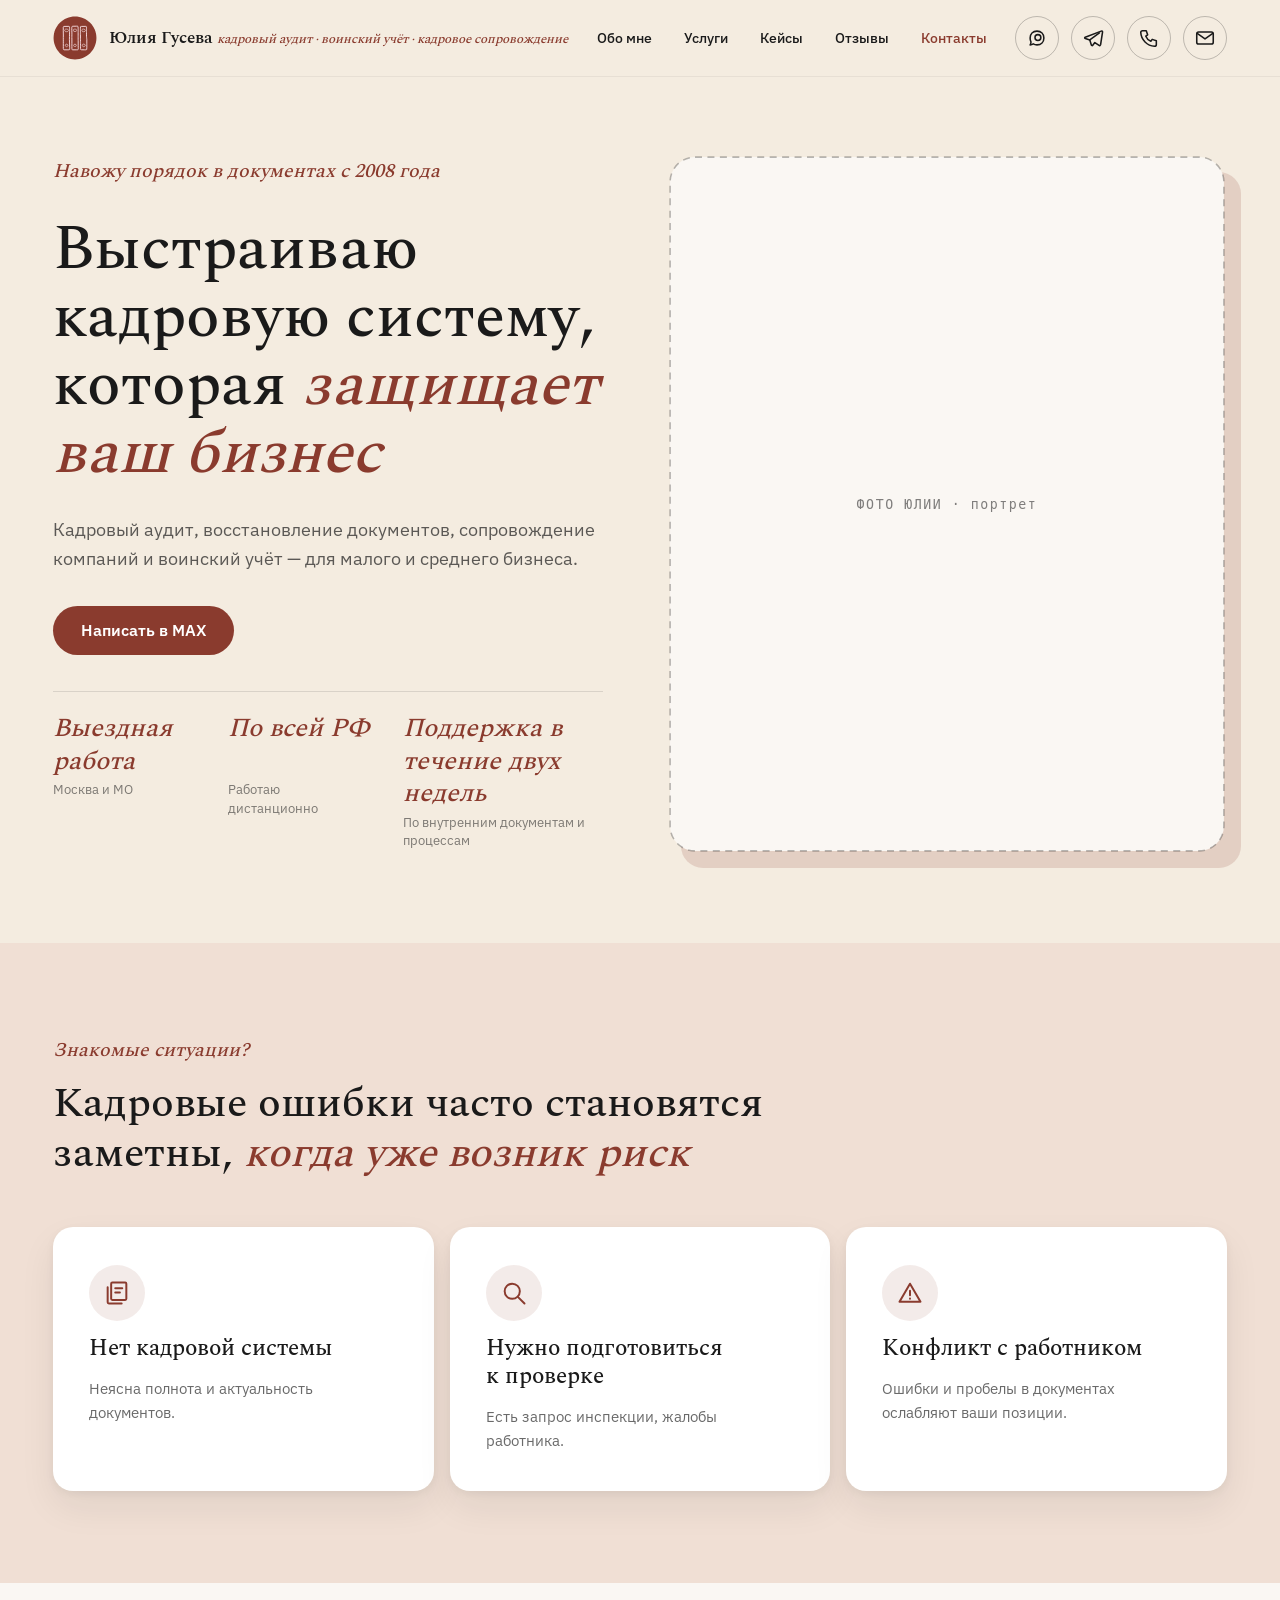
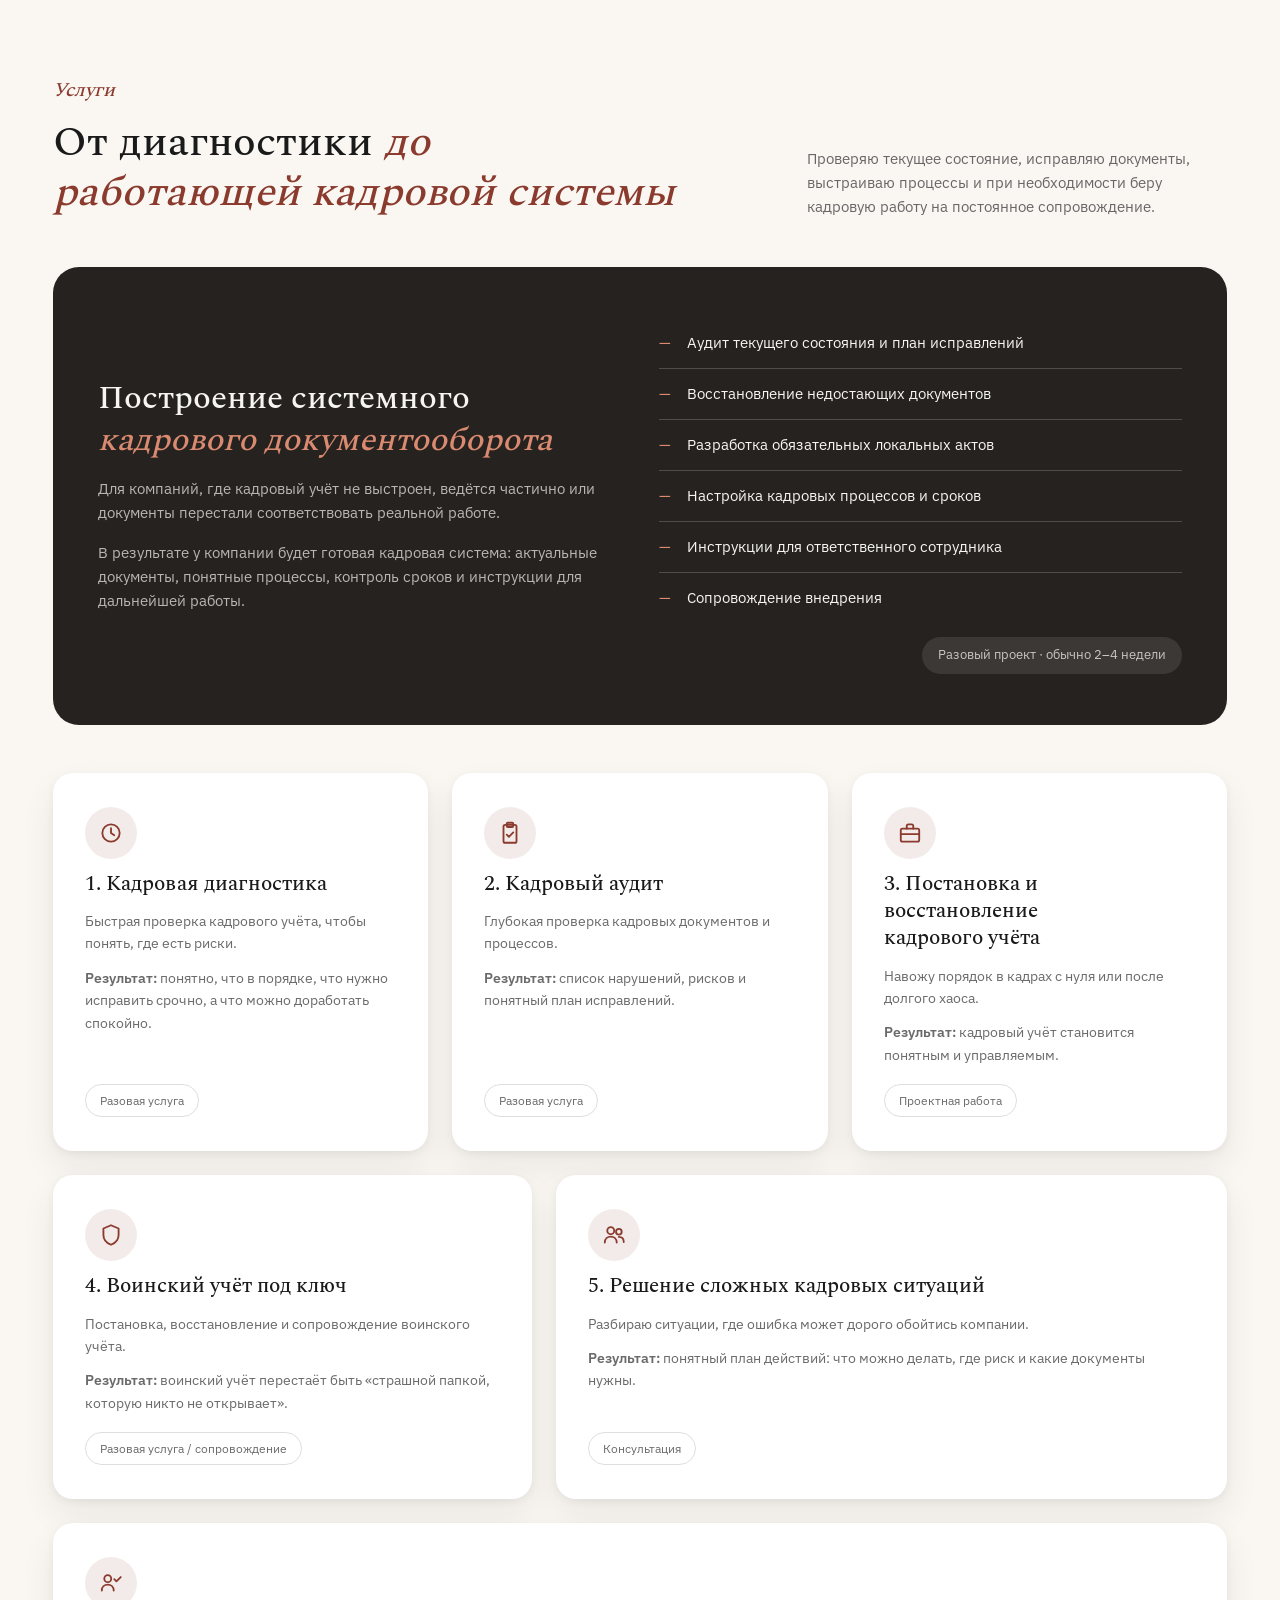
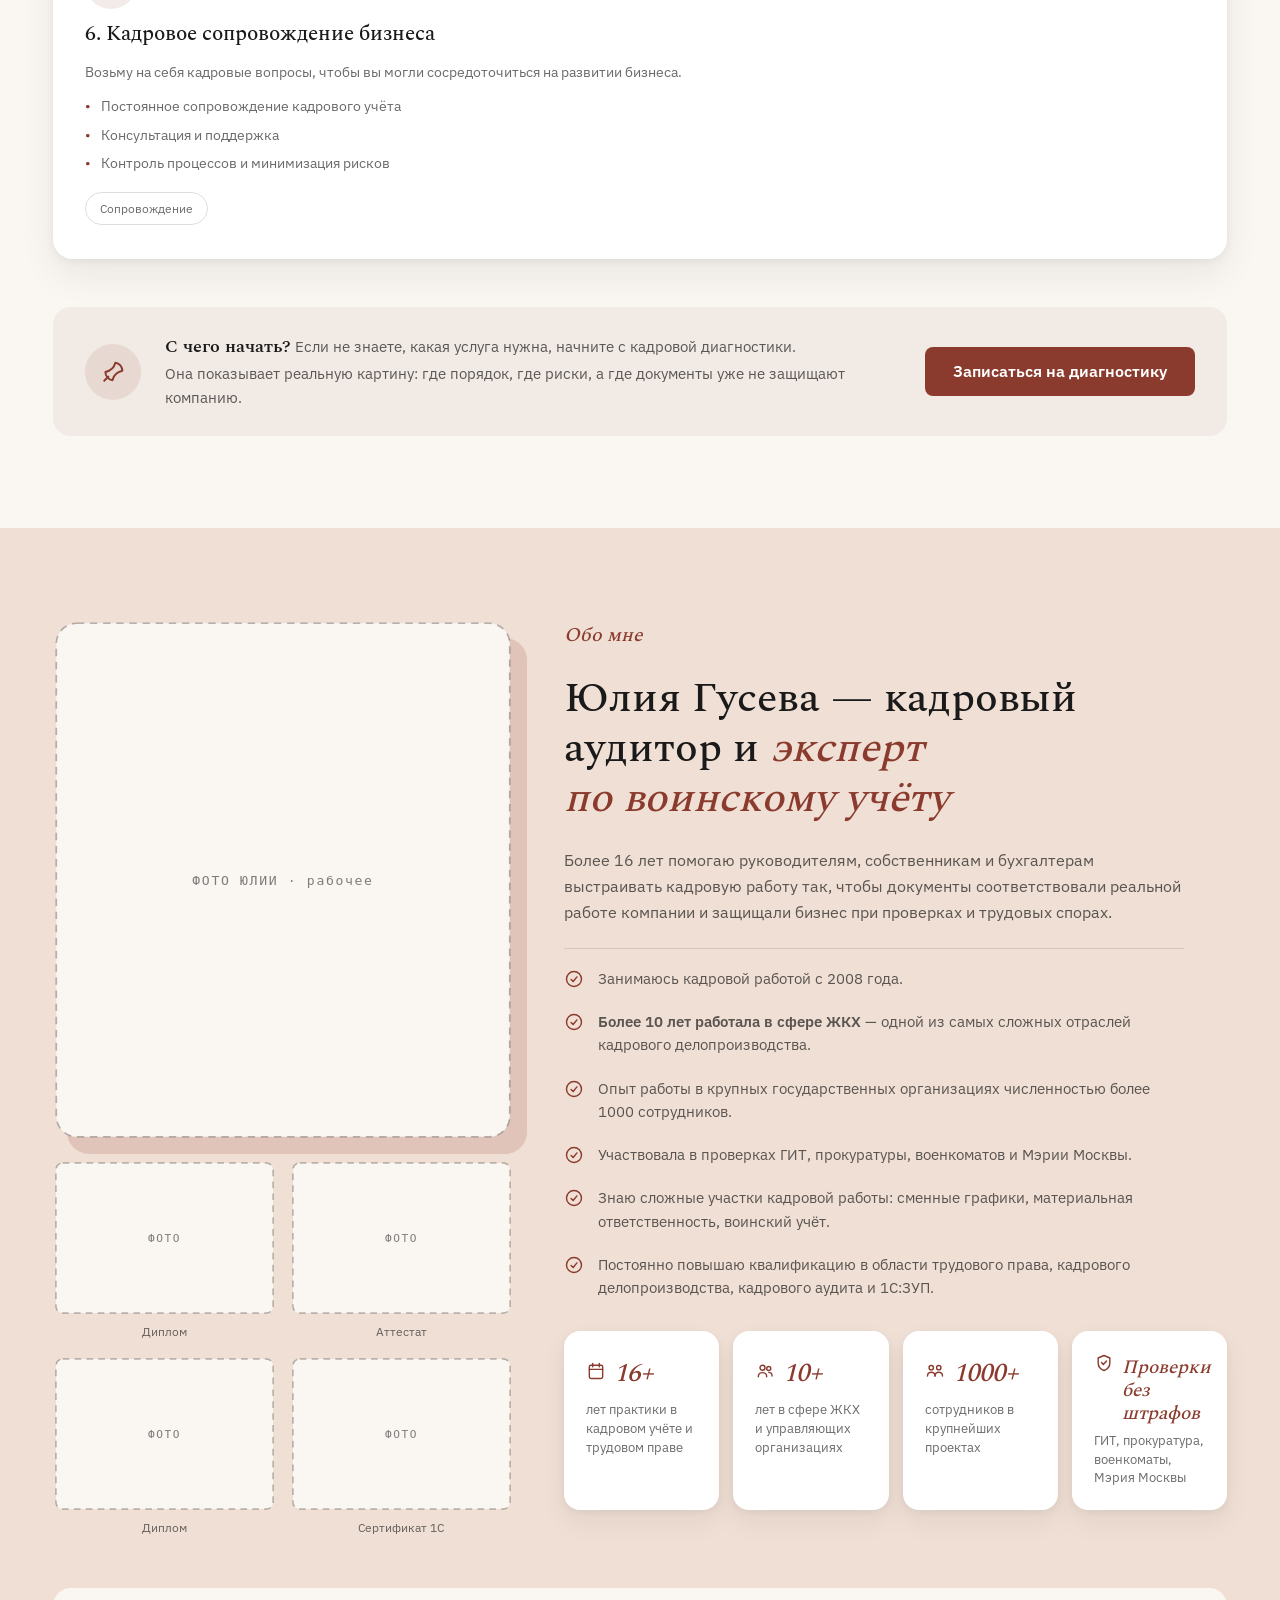
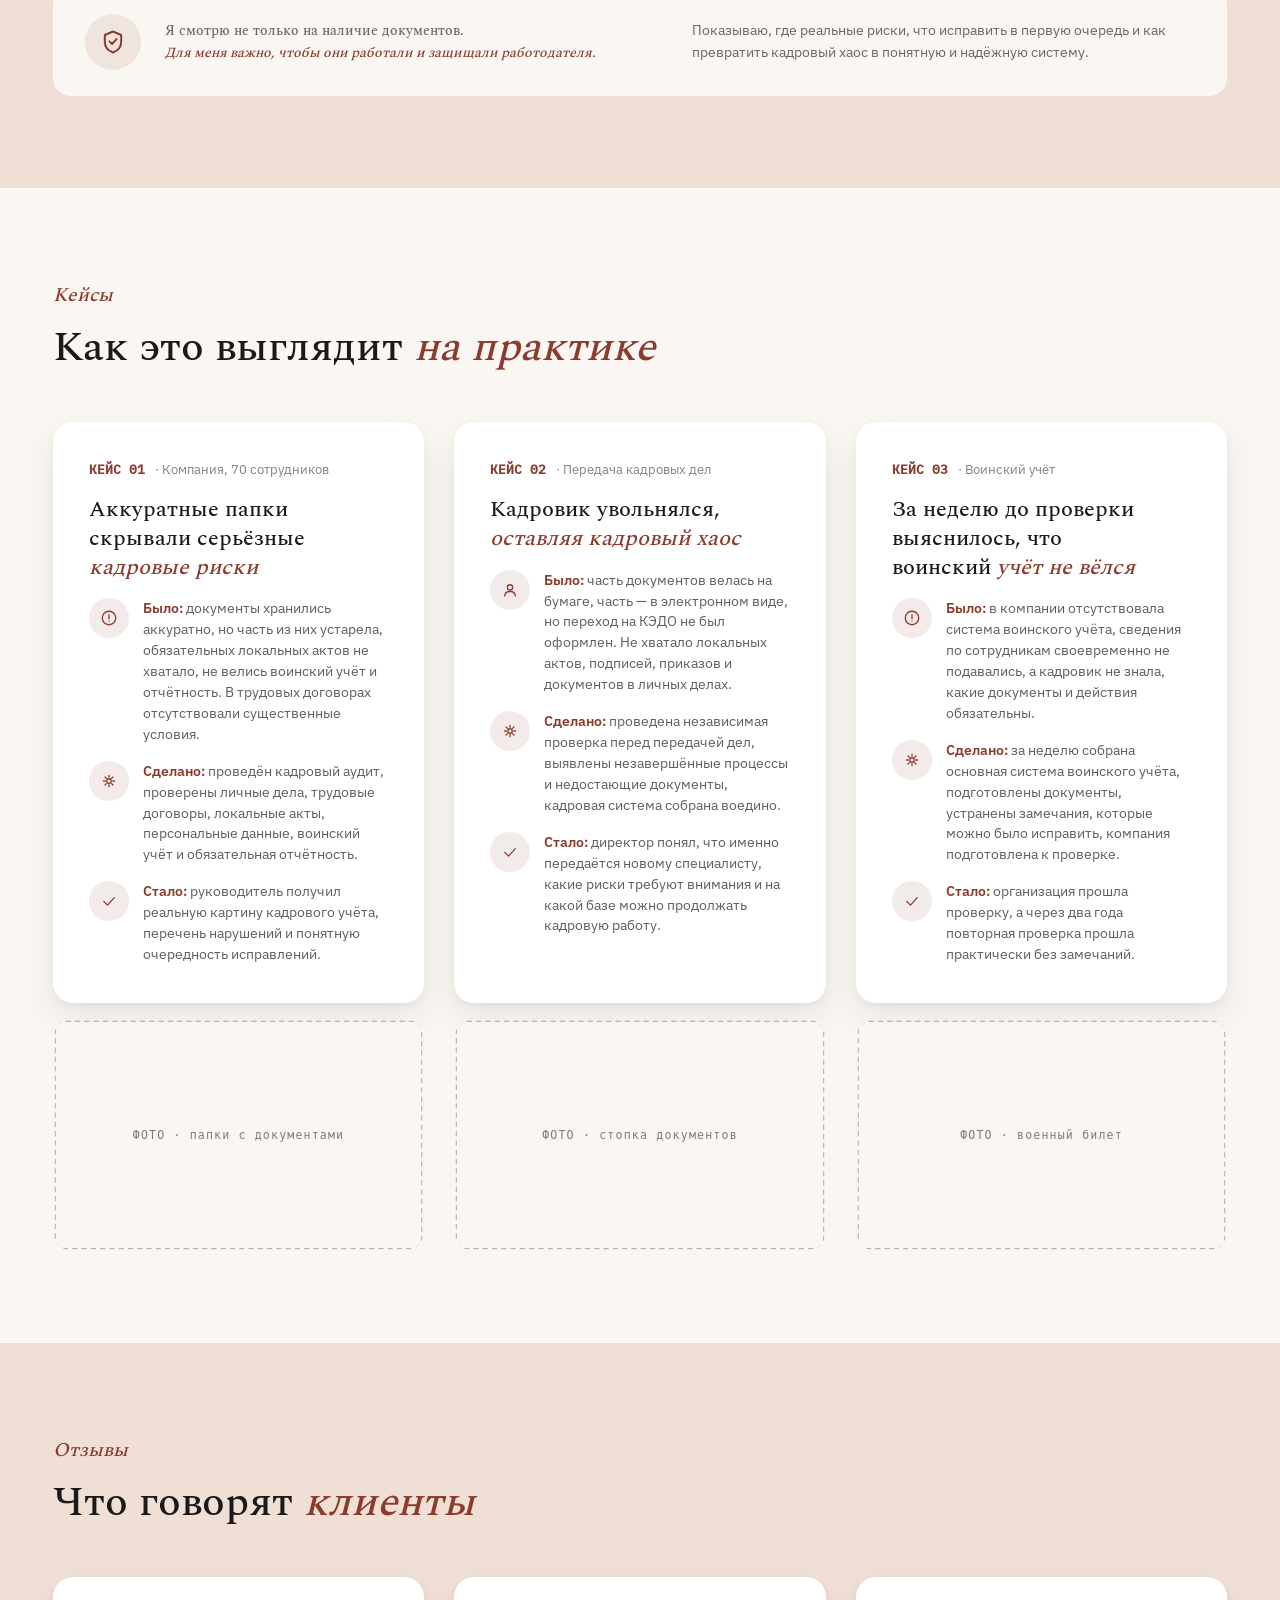
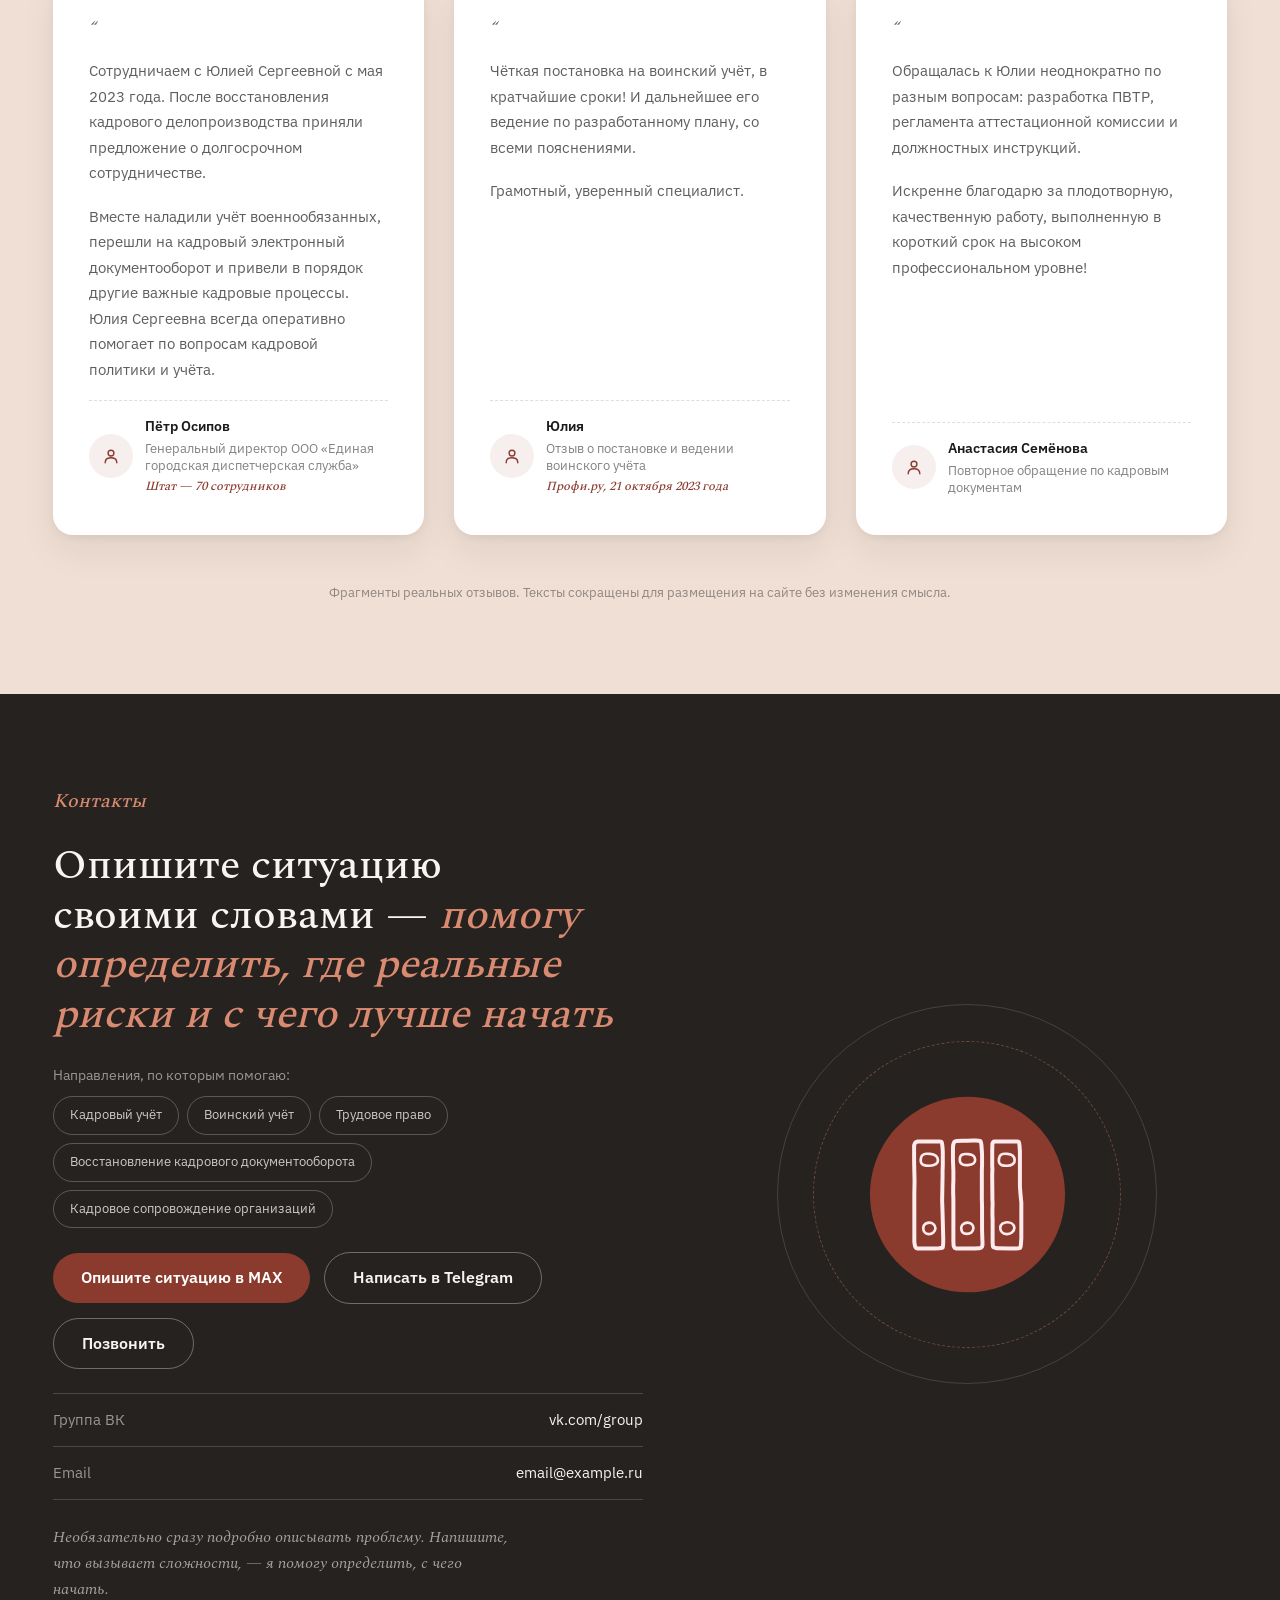
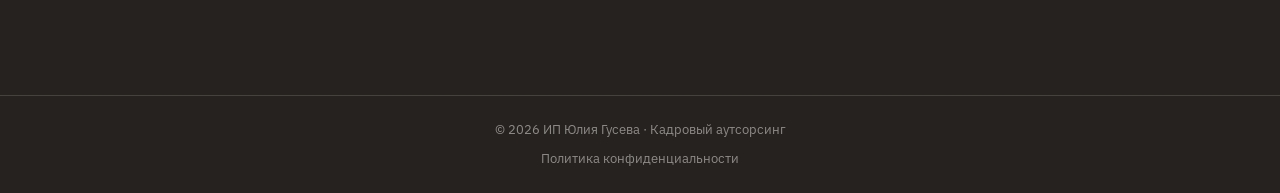
==== index.html @ ed1ecb47 "first commit" ====
<!DOCTYPE html>
<html lang="ru">
<head>
  <meta charset="utf-8">
  <meta name="viewport" content="width=device-width, initial-scale=1">
  <title>Юлия Гусева — кадровый аудит, воинский учёт и кадровое сопровождение</title>
  <meta name="description" content="Юлия Гусева — кадровый аудитор и эксперт по воинскому учёту. Кадровый аудит, восстановление документов, постановка учёта и кадровое сопровождение бизнеса. Более 16 лет практики.">

  <link rel="icon" href="assets/logo/logo.svg" type="image/svg+xml">

  <meta property="og:type" content="website">
  <meta property="og:locale" content="ru_RU">
  <meta property="og:title" content="Юлия Гусева — кадровый аудит, воинский учёт и кадровое сопровождение">
  <meta property="og:description" content="Кадровый аудит, восстановление документов, постановка учёта и кадровое сопровождение бизнеса. Более 16 лет практики.">
  <meta property="og:image" content="assets/logo/logo.svg">

  <link rel="preload" href="assets/fonts/spectral-500-cyrillic.woff2" as="font" type="font/woff2" crossorigin>
  <link rel="preload" href="assets/fonts/ibm-plex-sans-cyrillic.woff2" as="font" type="font/woff2" crossorigin>
  <link rel="stylesheet" href="css/fonts.css">
  <link rel="stylesheet" href="css/variables.css">
  <link rel="stylesheet" href="css/base.css">
  <link rel="stylesheet" href="css/components.css">
  <link rel="stylesheet" href="css/sections.css">
  <link rel="stylesheet" href="css/responsive.css">

  <script type="application/ld+json">
  {
    "@context": "https://schema.org",
    "@type": "ProfessionalService",
    "name": "Юлия Гусева — кадровое сопровождение",
    "description": "Кадровый аудит, воинский учёт, постановка и восстановление кадрового учёта, кадровое сопровождение бизнеса.",
    "areaServed": "RU",
    "founder": {
      "@type": "Person",
      "name": "Юлия Гусева",
      "jobTitle": "Кадровый аудитор, эксперт по воинскому учёту"
    },
    "knowsAbout": [
      "Кадровый учёт",
      "Воинский учёт",
      "Трудовое право",
      "Кадровый аудит",
      "Кадровое сопровождение"
    ]
  }
  </script>

  <script type="module" src="js/main.js"></script>
</head>
<body>
  <a class="skip-link" href="#main">Перейти к основному содержимому</a>

  <header class="site-header">
    <div class="container site-header__inner">
      <a class="brand" href="#top" aria-label="Юлия Гусева — на главную">
        <img class="brand__logo" src="assets/logo/logo.svg" alt="" width="44" height="44">
        <span class="brand__text">
          <span class="brand__name">Юлия Гусева</span>
          <span class="brand__tagline">кадровый аудит · воинский учёт · кадровое сопровождение</span>
        </span>
      </a>

      <button class="nav-toggle" type="button" aria-expanded="false" aria-controls="primary-nav" aria-label="Открыть меню">
        <svg class="nav-toggle__open" viewBox="0 0 24 24" fill="none" stroke="currentColor" stroke-width="2" stroke-linecap="round" aria-hidden="true"><path d="M4 7 H20"></path><path d="M4 12 H20"></path><path d="M4 17 H20"></path></svg>
        <svg class="nav-toggle__close" viewBox="0 0 24 24" fill="none" stroke="currentColor" stroke-width="2" stroke-linecap="round" aria-hidden="true"><path d="M6 6 L18 18"></path><path d="M18 6 L6 18"></path></svg>
      </button>

      <div class="primary-nav" id="primary-nav">
        <nav class="site-nav" aria-label="Основная навигация">
          <a href="#about">Обо мне</a>
          <a href="#services">Услуги</a>
          <a href="#cases">Кейсы</a>
          <a href="#reviews">Отзывы</a>
          <a href="#contacts">Контакты</a>
        </nav>
        <ul class="site-header__social">

          <li><a class="icon-link" href="#contacts" aria-label="Написать в MAX">
            <svg viewBox="0 0 24 24" fill="none" stroke="currentColor" stroke-width="1.7" stroke-linecap="round" stroke-linejoin="round" aria-hidden="true"><path d="M12 4.5 C16.5 4.5 19.5 7.7 19.5 12 C19.5 16.3 16.5 19.5 12 19.5 C10.4 19.5 9 19.1 7.9 18.4 C6.8 19.2 5.6 19.5 4.5 19.5 C5.2 18.5 5.5 17.4 5.4 16.3 C4.8 15.1 4.5 13.6 4.5 12 C4.5 7.7 7.5 4.5 12 4.5 Z"></path><circle cx="13" cy="11.5" r="3.2"></circle></svg>
          </a></li>
          <li><a class="icon-link" href="#contacts" aria-label="Написать в Telegram">
            <svg viewBox="0 0 24 24" fill="none" stroke="currentColor" stroke-width="1.7" stroke-linecap="round" stroke-linejoin="round" aria-hidden="true"><path d="M21 4.5 L3.5 11.2 C2.7 11.5 2.75 12.4 3.6 12.65 L8.5 14.1 L10.2 19.6 C10.45 20.4 11.3 20.5 11.75 19.9 L14 17 L18.6 20.1 C19.3 20.55 20.1 20.15 20.3 19.3 L22.4 5.6 C22.55 4.7 21.8 4.2 21 4.5 Z"></path><path d="M8.5 14.1 L19 6.5"></path></svg>
          </a></li>

          <li><a class="icon-link" href="tel:+79000000000" aria-label="Позвонить">
            <svg viewBox="0 0 24 24" fill="none" stroke="currentColor" stroke-width="1.7" stroke-linecap="round" stroke-linejoin="round" aria-hidden="true"><path d="M5 4 H9 L10.5 8.5 L8.5 10 C9.5 12.5 11.5 14.5 14 15.5 L15.5 13.5 L20 15 V19 C20 20 19 21 18 21 C10 20.5 3.5 14 3 6 C3 5 4 4 5 4 Z"></path></svg>
          </a></li>

          <li><a class="icon-link" href="mailto:email@example.ru" aria-label="Написать на почту">
            <svg viewBox="0 0 24 24" fill="none" stroke="currentColor" stroke-width="1.7" stroke-linecap="round" stroke-linejoin="round" aria-hidden="true"><rect x="3" y="5.5" width="18" height="13" rx="2"></rect><path d="M3.5 7 L12 13 L20.5 7"></path></svg>
          </a></li>
        </ul>
      </div>
    </div>
  </header>

  <main id="main">
    <span id="top"></span>

    <section class="hero" id="hero" aria-labelledby="hero-title">
      <div class="container hero__inner">
        <div class="hero__content">
          <p class="eyebrow">Навожу порядок в документах с 2008 года</p>
          <h1 class="hero__title" id="hero-title">Выстраиваю кадровую систему, которая <em>защищает ваш бизнес</em></h1>
          <p class="hero__lead">Кадровый аудит, восстановление документов, сопровождение компаний и воинский учёт — для малого и среднего бизнеса.</p>
          <a class="btn btn--primary hero__cta" href="#contacts">Написать в MAX</a>
          <ul class="hero__stats">
            <li class="hero-stat">
              <p class="hero-stat__value">Выездная работа</p>
              <p class="hero-stat__label">Москва и МО</p>
            </li>
            <li class="hero-stat">
              <p class="hero-stat__value">По всей РФ</p>
              <p class="hero-stat__label">Работаю дистанционно</p>
            </li>
            <li class="hero-stat">
              <p class="hero-stat__value">Поддержка в течение двух недель</p>
              <p class="hero-stat__label">По внутренним документам и процессам</p>
            </li>
          </ul>
        </div>
        <div class="hero__media">
          <picture class="photo-frame hero__photo">
            <img src="assets/images/placeholders/yulia-hero.svg" alt="Место для портретной фотографии Юлии Гусевой" width="720" height="900" decoding="async">
          </picture>
        </div>
      </div>
    </section>

    <section class="section section--beige" id="pains" aria-labelledby="pains-title">
      <div class="container section__inner">
        <header class="section-head">
          <p class="eyebrow">Знакомые ситуации?</p>
          <h2 id="pains-title">Кадровые ошибки часто становятся заметны, <em>когда уже возник риск</em></h2>
        </header>
        <ul class="pains__grid">
          <li class="card pain-card">
            <span class="icon-circle" aria-hidden="true"><svg viewBox="0 0 24 24" fill="none" stroke="currentColor" stroke-width="1.7" stroke-linecap="round" stroke-linejoin="round"><rect x="7" y="3" width="13" height="15" rx="1"></rect><path d="M4 7 V20 a1 1 0 0 0 1 1 H16"></path><path d="M10.5 8 H16.5"></path><path d="M10.5 11.5 H14.5"></path></svg></span>
            <h3 class="pain-card__title">Нет кадровой системы</h3>
            <p>Неясна полнота и актуальность документов.</p>
          </li>
          <li class="card pain-card">
            <span class="icon-circle" aria-hidden="true"><svg viewBox="0 0 24 24" fill="none" stroke="currentColor" stroke-width="1.7" stroke-linecap="round" stroke-linejoin="round"><circle cx="10.5" cy="10.5" r="6.5"></circle><path d="M15.5 15.5 L21 21"></path></svg></span>
            <h3 class="pain-card__title">Нужно подготовиться к проверке</h3>
            <p>Есть запрос инспекции, жалобы работника.</p>
          </li>
          <li class="card pain-card">
            <span class="icon-circle" aria-hidden="true"><svg viewBox="0 0 24 24" fill="none" stroke="currentColor" stroke-width="1.7" stroke-linecap="round" stroke-linejoin="round"><path d="M12 4 L21 19.5 H3 Z"></path><path d="M12 10 V14"></path><path d="M12 16.8 V16.9"></path></svg></span>
            <h3 class="pain-card__title">Конфликт с работником</h3>
            <p>Ошибки и пробелы в документах ослабляют ваши позиции.</p>
          </li>
        </ul>
      </div>
    </section>

    <section class="section section--surface" id="services" aria-labelledby="services-title">
      <div class="container section__inner">
        <header class="section-head section-head--wide">
          <div class="section-head__main">
            <p class="eyebrow">Услуги</p>
            <h2 id="services-title">От диагностики <em>до работающей кадровой системы</em></h2>
          </div>
          <p class="services__intro">Проверяю текущее состояние, исправляю документы, выстраиваю процессы и при необходимости беру кадровую работу на постоянное сопровождение.</p>
        </header>

        <article class="service-feature">
          <div class="service-feature__body">
            <h3 class="service-feature__title">Построение системного <em>кадрового документооборота</em></h3>
            <p>Для компаний, где кадровый учёт не выстроен, ведётся частично или документы перестали соответствовать реальной работе.</p>
            <p>В результате у компании будет готовая кадровая система: актуальные документы, понятные процессы, контроль сроков и инструкции для дальнейшей работы.</p>
          </div>
          <div>
            <ul class="service-feature__list">
              <li>Аудит текущего состояния и план исправлений</li>
              <li>Восстановление недостающих документов</li>
              <li>Разработка обязательных локальных актов</li>
              <li>Настройка кадровых процессов и сроков</li>
              <li>Инструкции для ответственного сотрудника</li>
              <li>Сопровождение внедрения</li>
            </ul>
            <p class="service-feature__meta"><span class="pill pill--soft">Разовый проект · обычно 2–4 недели</span></p>
          </div>
        </article>

        <div class="services__grid">
          <div class="services__row services__row--3">
            <article class="card service-card">
              <span class="icon-circle icon-circle--sm" aria-hidden="true"><svg viewBox="0 0 24 24" fill="none" stroke="currentColor" stroke-width="1.7" stroke-linecap="round" stroke-linejoin="round"><circle cx="12" cy="12" r="8"></circle><path d="M12 7.5 V12 L15 14"></path></svg></span>
              <h3 class="service-card__title">1. Кадровая диагностика</h3>
              <p>Быстрая проверка кадрового учёта, чтобы понять, где есть риски.</p>
              <p><strong>Результат:</strong> понятно, что в порядке, что нужно исправить срочно, а что можно доработать спокойно.</p>
              <p class="service-card__tag"><span class="pill">Разовая услуга</span></p>
            </article>
            <article class="card service-card">
              <span class="icon-circle icon-circle--sm" aria-hidden="true"><svg viewBox="0 0 24 24" fill="none" stroke="currentColor" stroke-width="1.7" stroke-linecap="round" stroke-linejoin="round"><rect x="6" y="4.5" width="12" height="16.5" rx="1.5"></rect><rect x="9" y="2.5" width="6" height="4" rx="1"></rect><path d="M9 13.5 L11 15.5 L15 11.5"></path></svg></span>
              <h3 class="service-card__title">2. Кадровый аудит</h3>
              <p>Глубокая проверка кадровых документов и процессов.</p>
              <p><strong>Результат:</strong> список нарушений, рисков и понятный план исправлений.</p>
              <p class="service-card__tag"><span class="pill">Разовая услуга</span></p>
            </article>
            <article class="card service-card">
              <span class="icon-circle icon-circle--sm" aria-hidden="true"><svg viewBox="0 0 24 24" fill="none" stroke="currentColor" stroke-width="1.7" stroke-linecap="round" stroke-linejoin="round"><rect x="3.5" y="8" width="17" height="12" rx="1.5"></rect><path d="M9 8 V5.5 a1.5 1.5 0 0 1 1.5 -1.5 H13.5 a1.5 1.5 0 0 1 1.5 1.5 V8"></path><path d="M3.5 13 H20.5"></path></svg></span>
              <h3 class="service-card__title">3. Постановка и восстановление кадрового учёта</h3>
              <p>Навожу порядок в кадрах с нуля или после долгого хаоса.</p>
              <p><strong>Результат:</strong> кадровый учёт становится понятным и управляемым.</p>
              <p class="service-card__tag"><span class="pill">Проектная работа</span></p>
            </article>
          </div>

          <div class="services__row services__row--2">
            <article class="card service-card">
              <span class="icon-circle icon-circle--sm" aria-hidden="true"><svg viewBox="0 0 24 24" fill="none" stroke="currentColor" stroke-width="1.7" stroke-linecap="round" stroke-linejoin="round"><path d="M12 3 L19 6 V12 C19 16.5 16 19.5 12 21 C8 19.5 5 16.5 5 12 V6 Z"></path></svg></span>
              <h3 class="service-card__title">4. Воинский учёт под ключ</h3>
              <p>Постановка, восстановление и сопровождение воинского учёта.</p>
              <p><strong>Результат:</strong> воинский учёт перестаёт быть «страшной папкой, которую никто не открывает».</p>
              <p class="service-card__tag"><span class="pill">Разовая услуга / сопровождение</span></p>
            </article>
            <article class="card service-card">
              <span class="icon-circle icon-circle--sm" aria-hidden="true"><svg viewBox="0 0 24 24" fill="none" stroke="currentColor" stroke-width="1.7" stroke-linecap="round" stroke-linejoin="round"><circle cx="9" cy="8" r="3.2"></circle><path d="M3.5 19 C3.5 15.5 6 13.5 9 13.5 C12 13.5 14.5 15.5 14.5 19"></path><circle cx="16.5" cy="9" r="2.6"></circle><path d="M16.5 13.8 C19 13.8 21 15.5 21 18.5"></path></svg></span>
              <h3 class="service-card__title">5. Решение сложных кадровых ситуаций</h3>
              <p>Разбираю ситуации, где ошибка может дорого обойтись компании.</p>
              <p><strong>Результат:</strong> понятный план действий: что можно делать, где риск и какие документы нужны.</p>
              <p class="service-card__tag"><span class="pill">Консультация</span></p>
            </article>
          </div>

          <div class="services__row services__row--1">
            <article class="card service-card">
              <span class="icon-circle icon-circle--sm" aria-hidden="true"><svg viewBox="0 0 24 24" fill="none" stroke="currentColor" stroke-width="1.7" stroke-linecap="round" stroke-linejoin="round"><circle cx="9" cy="8" r="3.2"></circle><path d="M3.5 19 C3.5 15.5 6 13.5 9 13.5 C12 13.5 14.5 15.5 14.5 19"></path><path d="M15 8.5 L17 10.5 L21 6.5"></path></svg></span>
              <h3 class="service-card__title">6. Кадровое сопровождение бизнеса</h3>
              <p>Возьму на себя кадровые вопросы, чтобы вы могли сосредоточиться на развитии бизнеса.</p>
              <ul class="service-card__list">
                <li>Постоянное сопровождение кадрового учёта</li>
                <li>Консультация и поддержка</li>
                <li>Контроль процессов и минимизация рисков</li>
              </ul>
              <p class="service-card__tag"><span class="pill">Сопровождение</span></p>
            </article>
          </div>
        </div>

        <div class="services__hint">
          <span class="icon-circle" aria-hidden="true"><svg viewBox="0 0 24 24" fill="none" stroke="currentColor" stroke-width="1.7" stroke-linecap="round" stroke-linejoin="round"><path d="M14 4 C17.5 4.5 20 7.5 20 11 C16 12 12.5 15 11.5 19 C8 18.5 5.5 15.5 5.5 12 C9.5 11 13 8 14 4 Z"></path><path d="M8 16 L4.5 19.5"></path></svg></span>
          <div class="services__hint-text">
            <p><strong>С чего начать?</strong> Если не знаете, какая услуга нужна, начните с кадровой диагностики.</p>
            <p>Она показывает реальную картину: где порядок, где риски, а где документы уже не защищают компанию.</p>
          </div>
          <a class="btn btn--primary btn--square" href="#contacts">Записаться на диагностику</a>
        </div>
      </div>
    </section>

    <section class="section section--beige" id="about" aria-labelledby="about-title">
      <div class="container about__inner">
        <div class="about__media">
          <picture class="photo-frame about__photo">
            <img src="assets/images/placeholders/yulia-about.svg" alt="Место для рабочей фотографии Юлии Гусевой" width="560" height="633" loading="lazy" decoding="async">
          </picture>
          <ul class="about__certs">
            <li><figure class="cert"><img src="assets/images/certificates/certificate-01.svg" alt="Место для скана диплома" width="300" height="210" loading="lazy"><figcaption>Диплом</figcaption></figure></li>
            <li><figure class="cert"><img src="assets/images/certificates/certificate-02.svg" alt="Место для скана аттестата" width="300" height="210" loading="lazy"><figcaption>Аттестат</figcaption></figure></li>
            <li><figure class="cert"><img src="assets/images/certificates/certificate-03.svg" alt="Место для скана диплома" width="300" height="210" loading="lazy"><figcaption>Диплом</figcaption></figure></li>
            <li><figure class="cert"><img src="assets/images/certificates/certificate-04.svg" alt="Место для скана сертификата 1С" width="300" height="210" loading="lazy"><figcaption>Сертификат 1С</figcaption></figure></li>
          </ul>
        </div>
        <div class="about__content">
          <p class="eyebrow">Обо мне</p>
          <h2 id="about-title">Юлия Гусева — кадровый аудитор и <em>эксперт по воинскому учёту</em></h2>
          <p class="about__lead">Более 16 лет помогаю руководителям, собственникам и бухгалтерам выстраивать кадровую работу так, чтобы документы соответствовали реальной работе компании и защищали бизнес при проверках и трудовых спорах.</p>
          <ul class="about__facts">
            <li><svg viewBox="0 0 24 24" fill="none" stroke="currentColor" stroke-width="1.7" stroke-linecap="round" stroke-linejoin="round" aria-hidden="true"><circle cx="12" cy="12" r="9"></circle><path d="M8.5 12.5 L11 15 L15.5 9.5"></path></svg><span>Занимаюсь кадровой работой с 2008 года.</span></li>
            <li><svg viewBox="0 0 24 24" fill="none" stroke="currentColor" stroke-width="1.7" stroke-linecap="round" stroke-linejoin="round" aria-hidden="true"><circle cx="12" cy="12" r="9"></circle><path d="M8.5 12.5 L11 15 L15.5 9.5"></path></svg><span><strong>Более 10 лет работала в сфере ЖКХ</strong> — одной из самых сложных отраслей кадрового делопроизводства.</span></li>
            <li><svg viewBox="0 0 24 24" fill="none" stroke="currentColor" stroke-width="1.7" stroke-linecap="round" stroke-linejoin="round" aria-hidden="true"><circle cx="12" cy="12" r="9"></circle><path d="M8.5 12.5 L11 15 L15.5 9.5"></path></svg><span>Опыт работы в крупных государственных организациях численностью более 1000 сотрудников.</span></li>
            <li><svg viewBox="0 0 24 24" fill="none" stroke="currentColor" stroke-width="1.7" stroke-linecap="round" stroke-linejoin="round" aria-hidden="true"><circle cx="12" cy="12" r="9"></circle><path d="M8.5 12.5 L11 15 L15.5 9.5"></path></svg><span>Участвовала в проверках ГИТ, прокуратуры, военкоматов и Мэрии Москвы.</span></li>
            <li><svg viewBox="0 0 24 24" fill="none" stroke="currentColor" stroke-width="1.7" stroke-linecap="round" stroke-linejoin="round" aria-hidden="true"><circle cx="12" cy="12" r="9"></circle><path d="M8.5 12.5 L11 15 L15.5 9.5"></path></svg><span>Знаю сложные участки кадровой работы: сменные графики, материальная ответственность, воинский учёт.</span></li>
            <li><svg viewBox="0 0 24 24" fill="none" stroke="currentColor" stroke-width="1.7" stroke-linecap="round" stroke-linejoin="round" aria-hidden="true"><circle cx="12" cy="12" r="9"></circle><path d="M8.5 12.5 L11 15 L15.5 9.5"></path></svg><span>Постоянно повышаю квалификацию в области трудового права, кадрового делопроизводства, кадрового аудита и 1С:ЗУП.</span></li>
          </ul>
          <ul class="about__stats">
            <li class="stat-card">
              <span class="stat-card__head"><svg viewBox="0 0 24 24" fill="none" stroke="currentColor" stroke-width="1.7" stroke-linecap="round" stroke-linejoin="round" aria-hidden="true"><rect x="4" y="5" width="16" height="16" rx="2"></rect><path d="M4 10 H20"></path><path d="M8 3 V7"></path><path d="M16 3 V7"></path></svg><span class="stat-card__value">16+</span></span>
              <p>лет практики в кадровом учёте и трудовом праве</p>
            </li>
            <li class="stat-card">
              <span class="stat-card__head"><svg viewBox="0 0 24 24" fill="none" stroke="currentColor" stroke-width="1.7" stroke-linecap="round" stroke-linejoin="round" aria-hidden="true"><circle cx="9" cy="8" r="3"></circle><path d="M4 19 C4 15.7 6.2 14 9 14 C11.8 14 14 15.7 14 19"></path><circle cx="16.5" cy="9" r="2.4"></circle><path d="M16.5 13.6 C19 13.6 20.5 15.2 20.5 18"></path></svg><span class="stat-card__value">10+</span></span>
              <p>лет в сфере ЖКХ и управляющих организациях</p>
            </li>
            <li class="stat-card">
              <span class="stat-card__head"><svg viewBox="0 0 24 24" fill="none" stroke="currentColor" stroke-width="1.7" stroke-linecap="round" stroke-linejoin="round" aria-hidden="true"><circle cx="7.5" cy="8" r="2.6"></circle><circle cx="16.5" cy="8" r="2.6"></circle><path d="M3 18 C3 15 5 13.4 7.5 13.4 C10 13.4 12 15 12 18"></path><path d="M12 18 C12 15 14 13.4 16.5 13.4 C19 13.4 21 15 21 18"></path></svg><span class="stat-card__value">1000+</span></span>
              <p>сотрудников в крупнейших проектах</p>
            </li>
            <li class="stat-card">
              <span class="stat-card__head"><svg viewBox="0 0 24 24" fill="none" stroke="currentColor" stroke-width="1.7" stroke-linecap="round" stroke-linejoin="round" aria-hidden="true"><path d="M12 3 L19 6 V12 C19 16.5 16 19.5 12 21 C8 19.5 5 16.5 5 12 V6 Z"></path><path d="M9 11.5 L11.2 13.7 L15 9.5"></path></svg><span class="stat-card__value stat-card__value--sm">Проверки без штрафов</span></span>
              <p>ГИТ, прокуратура, военкоматы, Мэрия Москвы</p>
            </li>
          </ul>
        </div>
        <div class="about__quote">
          <span class="icon-circle" aria-hidden="true"><svg viewBox="0 0 24 24" fill="none" stroke="currentColor" stroke-width="1.7" stroke-linecap="round" stroke-linejoin="round"><path d="M12 3 L19 6 V12 C19 16.5 16 19.5 12 21 C8 19.5 5 16.5 5 12 V6 Z"></path><path d="M9 11.5 L11.2 13.7 L15 9.5"></path></svg></span>
          <p class="about__quote-lead">Я смотрю не только на наличие документов. <em>Для меня важно, чтобы они работали и защищали работодателя.</em></p>
          <p>Показываю, где реальные риски, что исправить в первую очередь и как превратить кадровый хаос в понятную и надёжную систему.</p>
        </div>
      </div>
    </section>

    <section class="section section--surface" id="cases" aria-labelledby="cases-title">
      <div class="container section__inner">
        <header class="section-head">
          <p class="eyebrow">Кейсы</p>
          <h2 id="cases-title">Как это выглядит <em>на практике</em></h2>
        </header>
        <ul class="cases__grid">
          <li class="case">
            <article class="card case-card">
              <p class="case-card__label"><span class="case-card__num">КЕЙС 01</span><span class="case-card__ctx">· Компания, 70 сотрудников</span></p>
              <h3 class="case-card__title">Аккуратные папки скрывали серьёзные <em>кадровые риски</em></h3>
              <div class="case-row"><span class="icon-circle icon-circle--xs" aria-hidden="true"><svg viewBox="0 0 24 24" fill="none" stroke="currentColor" stroke-width="1.7" stroke-linecap="round"><circle cx="12" cy="12" r="9"></circle><path d="M12 7.5 V13"></path><path d="M12 16.2 V16.3"></path></svg></span><p class="case-row__text"><strong>Было:</strong> документы хранились аккуратно, но часть из них устарела, обязательных локальных актов не хватало, не велись воинский учёт и отчётность. В трудовых договорах отсутствовали существенные условия.</p></div>
              <div class="case-row"><span class="icon-circle icon-circle--xs" aria-hidden="true"><svg viewBox="0 0 24 24" fill="none" stroke="currentColor" stroke-width="1.7" stroke-linecap="round" stroke-linejoin="round"><circle cx="12" cy="12" r="3"></circle><path d="M12 4.5 V7"></path><path d="M12 17 V19.5"></path><path d="M4.5 12 H7"></path><path d="M17 12 H19.5"></path><path d="M6.7 6.7 L8.5 8.5"></path><path d="M15.5 15.5 L17.3 17.3"></path><path d="M17.3 6.7 L15.5 8.5"></path><path d="M8.5 15.5 L6.7 17.3"></path></svg></span><p class="case-row__text"><strong>Сделано:</strong> проведён кадровый аудит, проверены личные дела, трудовые договоры, локальные акты, персональные данные, воинский учёт и обязательная отчётность.</p></div>
              <div class="case-row"><span class="icon-circle icon-circle--xs" aria-hidden="true"><svg viewBox="0 0 24 24" fill="none" stroke="currentColor" stroke-width="1.7" stroke-linecap="round" stroke-linejoin="round"><path d="M5 12.5 L10 17.5 L19 7.5"></path></svg></span><p class="case-row__text"><strong>Стало:</strong> руководитель получил реальную картину кадрового учёта, перечень нарушений и понятную очередность исправлений.</p></div>
            </article>
            <picture class="case__photo"><img src="assets/images/placeholders/case-documents.svg" alt="Место для фотографии: папки с документами" width="640" height="400" loading="lazy"></picture>
          </li>
          <li class="case">
            <article class="card case-card">
              <p class="case-card__label"><span class="case-card__num">КЕЙС 02</span><span class="case-card__ctx">· Передача кадровых дел</span></p>
              <h3 class="case-card__title">Кадровик увольнялся, <em>оставляя кадровый хаос</em></h3>
              <div class="case-row"><span class="icon-circle icon-circle--xs" aria-hidden="true"><svg viewBox="0 0 24 24" fill="none" stroke="currentColor" stroke-width="1.7" stroke-linecap="round" stroke-linejoin="round"><circle cx="12" cy="8.5" r="3.5"></circle><path d="M5 20 C5 16 8 14 12 14 C16 14 19 16 19 20"></path></svg></span><p class="case-row__text"><strong>Было:</strong> часть документов велась на бумаге, часть — в электронном виде, но переход на КЭДО не был оформлен. Не хватало локальных актов, подписей, приказов и документов в личных делах.</p></div>
              <div class="case-row"><span class="icon-circle icon-circle--xs" aria-hidden="true"><svg viewBox="0 0 24 24" fill="none" stroke="currentColor" stroke-width="1.7" stroke-linecap="round" stroke-linejoin="round"><circle cx="12" cy="12" r="3"></circle><path d="M12 4.5 V7"></path><path d="M12 17 V19.5"></path><path d="M4.5 12 H7"></path><path d="M17 12 H19.5"></path><path d="M6.7 6.7 L8.5 8.5"></path><path d="M15.5 15.5 L17.3 17.3"></path><path d="M17.3 6.7 L15.5 8.5"></path><path d="M8.5 15.5 L6.7 17.3"></path></svg></span><p class="case-row__text"><strong>Сделано:</strong> проведена независимая проверка перед передачей дел, выявлены незавершённые процессы и недостающие документы, кадровая система собрана воедино.</p></div>
              <div class="case-row"><span class="icon-circle icon-circle--xs" aria-hidden="true"><svg viewBox="0 0 24 24" fill="none" stroke="currentColor" stroke-width="1.7" stroke-linecap="round" stroke-linejoin="round"><path d="M5 12.5 L10 17.5 L19 7.5"></path></svg></span><p class="case-row__text"><strong>Стало:</strong> директор понял, что именно передаётся новому специалисту, какие риски требуют внимания и на какой базе можно продолжать кадровую работу.</p></div>
            </article>
            <picture class="case__photo"><img src="assets/images/placeholders/case-stack.svg" alt="Место для фотографии: стопка документов" width="640" height="400" loading="lazy"></picture>
          </li>
          <li class="case">
            <article class="card case-card">
              <p class="case-card__label"><span class="case-card__num">КЕЙС 03</span><span class="case-card__ctx">· Воинский учёт</span></p>
              <h3 class="case-card__title">За неделю до проверки выяснилось, что воинский <em>учёт не вёлся</em></h3>
              <div class="case-row"><span class="icon-circle icon-circle--xs" aria-hidden="true"><svg viewBox="0 0 24 24" fill="none" stroke="currentColor" stroke-width="1.7" stroke-linecap="round"><circle cx="12" cy="12" r="9"></circle><path d="M12 7.5 V13"></path><path d="M12 16.2 V16.3"></path></svg></span><p class="case-row__text"><strong>Было:</strong> в компании отсутствовала система воинского учёта, сведения по сотрудникам своевременно не подавались, а кадровик не знала, какие документы и действия обязательны.</p></div>
              <div class="case-row"><span class="icon-circle icon-circle--xs" aria-hidden="true"><svg viewBox="0 0 24 24" fill="none" stroke="currentColor" stroke-width="1.7" stroke-linecap="round" stroke-linejoin="round"><circle cx="12" cy="12" r="3"></circle><path d="M12 4.5 V7"></path><path d="M12 17 V19.5"></path><path d="M4.5 12 H7"></path><path d="M17 12 H19.5"></path><path d="M6.7 6.7 L8.5 8.5"></path><path d="M15.5 15.5 L17.3 17.3"></path><path d="M17.3 6.7 L15.5 8.5"></path><path d="M8.5 15.5 L6.7 17.3"></path></svg></span><p class="case-row__text"><strong>Сделано:</strong> за неделю собрана основная система воинского учёта, подготовлены документы, устранены замечания, которые можно было исправить, компания подготовлена к проверке.</p></div>
              <div class="case-row"><span class="icon-circle icon-circle--xs" aria-hidden="true"><svg viewBox="0 0 24 24" fill="none" stroke="currentColor" stroke-width="1.7" stroke-linecap="round" stroke-linejoin="round"><path d="M5 12.5 L10 17.5 L19 7.5"></path></svg></span><p class="case-row__text"><strong>Стало:</strong> организация прошла проверку, а через два года повторная проверка прошла практически без замечаний.</p></div>
            </article>
            <picture class="case__photo"><img src="assets/images/placeholders/case-military.svg" alt="Место для фотографии: военный билет" width="640" height="400" loading="lazy"></picture>
          </li>
        </ul>
      </div>
    </section>

    <section class="section section--beige" id="reviews" aria-labelledby="reviews-title">
      <div class="container section__inner">
        <header class="section-head">
          <p class="eyebrow">Отзывы</p>
          <h2 id="reviews-title">Что говорят <em>клиенты</em></h2>
        </header>
        <ul class="reviews__grid">
          <li><article class="card review-card">
            <p class="review-card__mark" aria-hidden="true">“</p>
            <p>Сотрудничаем с Юлией Сергеевной с мая 2023 года. После восстановления кадрового делопроизводства приняли предложение о долгосрочном сотрудничестве.</p>
            <p>Вместе наладили учёт военнообязанных, перешли на кадровый электронный документооборот и привели в порядок другие важные кадровые процессы. Юлия Сергеевна всегда оперативно помогает по вопросам кадровой политики и учёта.</p>
            <footer class="review-card__author">
              <span class="review-card__avatar" aria-hidden="true"><svg viewBox="0 0 24 24" fill="none" stroke="currentColor" stroke-width="1.7" stroke-linecap="round" stroke-linejoin="round"><circle cx="12" cy="8.5" r="3.5"></circle><path d="M5 20 C5 16 8 14 12 14 C16 14 19 16 19 20"></path></svg></span>
              <span class="review-card__meta">
                <span class="review-card__name">Пётр Осипов</span>
                <span class="review-card__role">Генеральный директор ООО «Единая городская диспетчерская служба»</span>
                <span class="review-card__source">Штат — 70 сотрудников</span>
              </span>
            </footer>
          </article></li>
          <li><article class="card review-card">
            <p class="review-card__mark" aria-hidden="true">“</p>
            <p>Чёткая постановка на воинский учёт, в кратчайшие сроки! И дальнейшее его ведение по разработанному плану, со всеми пояснениями.</p>
            <p>Грамотный, уверенный специалист.</p>
            <footer class="review-card__author">
              <span class="review-card__avatar" aria-hidden="true"><svg viewBox="0 0 24 24" fill="none" stroke="currentColor" stroke-width="1.7" stroke-linecap="round" stroke-linejoin="round"><circle cx="12" cy="8.5" r="3.5"></circle><path d="M5 20 C5 16 8 14 12 14 C16 14 19 16 19 20"></path></svg></span>
              <span class="review-card__meta">
                <span class="review-card__name">Юлия</span>
                <span class="review-card__role">Отзыв о постановке и ведении воинского учёта</span>
                <span class="review-card__source">Профи.ру, 21 октября 2023 года</span>
              </span>
            </footer>
          </article></li>
          <li><article class="card review-card">
            <p class="review-card__mark" aria-hidden="true">“</p>
            <p>Обращалась к Юлии неоднократно по разным вопросам: разработка ПВТР, регламента аттестационной комиссии и должностных инструкций.</p>
            <p>Искренне благодарю за плодотворную, качественную работу, выполненную в короткий срок на высоком профессиональном уровне!</p>
            <footer class="review-card__author">
              <span class="review-card__avatar" aria-hidden="true"><svg viewBox="0 0 24 24" fill="none" stroke="currentColor" stroke-width="1.7" stroke-linecap="round" stroke-linejoin="round"><circle cx="12" cy="8.5" r="3.5"></circle><path d="M5 20 C5 16 8 14 12 14 C16 14 19 16 19 20"></path></svg></span>
              <span class="review-card__meta">
                <span class="review-card__name">Анастасия Семёнова</span>
                <span class="review-card__role">Повторное обращение по кадровым документам</span>
              </span>
            </footer>
          </article></li>
        </ul>
        <p class="reviews__note">Фрагменты реальных отзывов. Тексты сокращены для размещения на сайте без изменения смысла.</p>
      </div>
    </section>

    <section class="section contacts" id="contacts" aria-labelledby="contacts-title">
      <div class="container contacts__inner">
        <div class="contacts__content">
          <p class="eyebrow">Контакты</p>
          <h2 id="contacts-title">Опишите ситуацию своими словами — <em>помогу определить, где реальные риски и с чего лучше начать</em></h2>

          <div class="contacts__directions">
            <p class="contacts__directions-label">Направления, по которым помогаю:</p>
            <ul class="contacts__tags">
              <li><span class="pill pill--dark">Кадровый учёт</span></li>
              <li><span class="pill pill--dark">Воинский учёт</span></li>
              <li><span class="pill pill--dark">Трудовое право</span></li>
              <li><span class="pill pill--dark">Восстановление кадрового документооборота</span></li>
              <li><span class="pill pill--dark">Кадровое сопровождение организаций</span></li>
            </ul>
          </div>

          <div class="action-row">

            <a class="btn btn--primary" href="#" rel="nofollow">Опишите ситуацию в MAX</a>

            <a class="btn btn--outline-dark" href="#" rel="nofollow">Написать в Telegram</a>

            <a class="btn btn--outline-dark" href="tel:+79000000000">Позвонить</a>
          </div>

          <dl class="contacts__list">
            <div class="contacts__list-row">
              <dt>Группа ВК</dt>

              <dd><a href="https://vk.com/group" target="_blank" rel="noopener noreferrer">vk.com/group</a></dd>
            </div>
            <div class="contacts__list-row">
              <dt>Email</dt>

              <dd><a href="mailto:email@example.ru">email@example.ru</a></dd>
            </div>
          </dl>

          <p class="contacts__note">Необязательно сразу подробно описывать проблему. Напишите, что вызывает сложности, — я помогу определить, с чего начать.</p>
        </div>

        <div class="contacts__badge">
          <div class="contacts__badge-inner">
            <img src="assets/logo/logo.svg" alt="" width="200" height="200" loading="lazy">
          </div>
        </div>
      </div>
    </section>
  </main>

  <footer class="site-footer">
    <div class="container site-footer__inner">
      <p>© 2026 ИП Юлия Гусева · Кадровый аутсорсинг</p>

      <p><a href="#">Политика конфиденциальности</a></p>
    </div>
  </footer>
</body>
</html>
---- css/fonts.css ----
@font-face {
  font-family: 'IBM Plex Sans';
  font-style: normal;
  font-weight: 400 600;
  font-display: swap;
  src: url('../assets/fonts/ibm-plex-sans-cyrillic.woff2') format('woff2');
  unicode-range: U+0301, U+0400-045F, U+0490-0491, U+04B0-04B1, U+2116;
}
@font-face {
  font-family: 'IBM Plex Sans';
  font-style: normal;
  font-weight: 400 600;
  font-display: swap;
  src: url('../assets/fonts/ibm-plex-sans-latin.woff2') format('woff2');
  unicode-range: U+0000-00FF, U+0131, U+0152-0153, U+02BB-02BC, U+02C6, U+02DA, U+02DC, U+2000-206F, U+2122, U+2212, U+FEFF, U+FFFD;
}

@font-face {
  font-family: 'IBM Plex Mono';
  font-style: normal;
  font-weight: 400;
  font-display: swap;
  src: url('../assets/fonts/ibm-plex-mono-400-cyrillic.woff2') format('woff2');
  unicode-range: U+0301, U+0400-045F, U+0490-0491, U+04B0-04B1, U+2116;
}
@font-face {
  font-family: 'IBM Plex Mono';
  font-style: normal;
  font-weight: 400;
  font-display: swap;
  src: url('../assets/fonts/ibm-plex-mono-400-latin.woff2') format('woff2');
  unicode-range: U+0000-00FF, U+0131, U+0152-0153, U+2000-206F, U+2122, U+2212, U+FEFF, U+FFFD;
}
@font-face {
  font-family: 'IBM Plex Mono';
  font-style: normal;
  font-weight: 500;
  font-display: swap;
  src: url('../assets/fonts/ibm-plex-mono-500-cyrillic.woff2') format('woff2');
  unicode-range: U+0301, U+0400-045F, U+0490-0491, U+04B0-04B1, U+2116;
}
@font-face {
  font-family: 'IBM Plex Mono';
  font-style: normal;
  font-weight: 500;
  font-display: swap;
  src: url('../assets/fonts/ibm-plex-mono-500-latin.woff2') format('woff2');
  unicode-range: U+0000-00FF, U+0131, U+0152-0153, U+2000-206F, U+2122, U+2212, U+FEFF, U+FFFD;
}

@font-face {
  font-family: 'Spectral';
  font-style: normal;
  font-weight: 400;
  font-display: swap;
  src: url('../assets/fonts/spectral-400-cyrillic.woff2') format('woff2');
  unicode-range: U+0301, U+0400-045F, U+0490-0491, U+04B0-04B1, U+2116;
}
@font-face {
  font-family: 'Spectral';
  font-style: normal;
  font-weight: 400;
  font-display: swap;
  src: url('../assets/fonts/spectral-400-latin.woff2') format('woff2');
  unicode-range: U+0000-00FF, U+0131, U+0152-0153, U+2000-206F, U+2122, U+2212, U+FEFF, U+FFFD;
}
@font-face {
  font-family: 'Spectral';
  font-style: normal;
  font-weight: 500;
  font-display: swap;
  src: url('../assets/fonts/spectral-500-cyrillic.woff2') format('woff2');
  unicode-range: U+0301, U+0400-045F, U+0490-0491, U+04B0-04B1, U+2116;
}
@font-face {
  font-family: 'Spectral';
  font-style: normal;
  font-weight: 500;
  font-display: swap;
  src: url('../assets/fonts/spectral-500-latin.woff2') format('woff2');
  unicode-range: U+0000-00FF, U+0131, U+0152-0153, U+2000-206F, U+2122, U+2212, U+FEFF, U+FFFD;
}
@font-face {
  font-family: 'Spectral';
  font-style: normal;
  font-weight: 600;
  font-display: swap;
  src: url('../assets/fonts/spectral-600-cyrillic.woff2') format('woff2');
  unicode-range: U+0301, U+0400-045F, U+0490-0491, U+04B0-04B1, U+2116;
}
@font-face {
  font-family: 'Spectral';
  font-style: normal;
  font-weight: 600;
  font-display: swap;
  src: url('../assets/fonts/spectral-600-latin.woff2') format('woff2');
  unicode-range: U+0000-00FF, U+0131, U+0152-0153, U+2000-206F, U+2122, U+2212, U+FEFF, U+FFFD;
}

@font-face {
  font-family: 'Spectral Oblique';
  font-style: normal;
  font-weight: 400;
  font-display: swap;
  src: url('../assets/fonts/spectral-400-cyrillic.woff2') format('woff2');
  unicode-range: U+0301, U+0400-045F, U+0490-0491, U+04B0-04B1, U+2116;
}
@font-face {
  font-family: 'Spectral Oblique';
  font-style: normal;
  font-weight: 400;
  font-display: swap;
  src: url('../assets/fonts/spectral-400-latin.woff2') format('woff2');
  unicode-range: U+0000-00FF, U+0131, U+0152-0153, U+2000-206F, U+2122, U+2212, U+FEFF, U+FFFD;
}
@font-face {
  font-family: 'Spectral Oblique';
  font-style: normal;
  font-weight: 500;
  font-display: swap;
  src: url('../assets/fonts/spectral-500-cyrillic.woff2') format('woff2');
  unicode-range: U+0301, U+0400-045F, U+0490-0491, U+04B0-04B1, U+2116;
}
@font-face {
  font-family: 'Spectral Oblique';
  font-style: normal;
  font-weight: 500;
  font-display: swap;
  src: url('../assets/fonts/spectral-500-latin.woff2') format('woff2');
  unicode-range: U+0000-00FF, U+0131, U+0152-0153, U+2000-206F, U+2122, U+2212, U+FEFF, U+FFFD;
}
@font-face {
  font-family: 'Spectral Oblique';
  font-style: normal;
  font-weight: 600;
  font-display: swap;
  src: url('../assets/fonts/spectral-600-cyrillic.woff2') format('woff2');
  unicode-range: U+0301, U+0400-045F, U+0490-0491, U+04B0-04B1, U+2116;
}
@font-face {
  font-family: 'Spectral Oblique';
  font-style: normal;
  font-weight: 600;
  font-display: swap;
  src: url('../assets/fonts/spectral-600-latin.woff2') format('woff2');
  unicode-range: U+0000-00FF, U+0131, U+0152-0153, U+2000-206F, U+2122, U+2212, U+FEFF, U+FFFD;
}

@font-face {
  font-family: 'Spectral';
  font-style: italic;
  font-weight: 400;
  font-display: swap;
  src: url('../assets/fonts/spectral-italic-400-cyrillic.woff2') format('woff2');
  unicode-range: U+0301, U+0400-045F, U+0490-0491, U+04B0-04B1, U+2116;
}
@font-face {
  font-family: 'Spectral';
  font-style: italic;
  font-weight: 400;
  font-display: swap;
  src: url('../assets/fonts/spectral-italic-400-latin.woff2') format('woff2');
  unicode-range: U+0000-00FF, U+0131, U+0152-0153, U+2000-206F, U+2122, U+2212, U+FEFF, U+FFFD;
}
@font-face {
  font-family: 'Spectral';
  font-style: italic;
  font-weight: 500;
  font-display: swap;
  src: url('../assets/fonts/spectral-italic-500-cyrillic.woff2') format('woff2');
  unicode-range: U+0301, U+0400-045F, U+0490-0491, U+04B0-04B1, U+2116;
}
@font-face {
  font-family: 'Spectral';
  font-style: italic;
  font-weight: 500;
  font-display: swap;
  src: url('../assets/fonts/spectral-italic-500-latin.woff2') format('woff2');
  unicode-range: U+0000-00FF, U+0131, U+0152-0153, U+2000-206F, U+2122, U+2212, U+FEFF, U+FFFD;
}
@font-face {
  font-family: 'Spectral';
  font-style: italic;
  font-weight: 600;
  font-display: swap;
  src: url('../assets/fonts/spectral-italic-600-cyrillic.woff2') format('woff2');
  unicode-range: U+0301, U+0400-045F, U+0490-0491, U+04B0-04B1, U+2116;
}
@font-face {
  font-family: 'Spectral';
  font-style: italic;
  font-weight: 600;
  font-display: swap;
  src: url('../assets/fonts/spectral-italic-600-latin.woff2') format('woff2');
  unicode-range: U+0000-00FF, U+0131, U+0152-0153, U+2000-206F, U+2122, U+2212, U+FEFF, U+FFFD;
}
---- css/variables.css ----
:root {
  --color-surface: #faf7f3;
  --color-beige: #f4ece0;
  --color-beige-deep: #f0dfd4;
  --color-dark: #26221f;
  --color-white: #ffffff;

  --color-accent: #8a3b2e;
  --color-accent-hover: #6e2f24;
  --color-accent-soft: rgba(138, 59, 46, 0.1);
  --color-accent-light: #d98a70;

  --color-text: #1a1a1a;
  --color-text-70: rgba(26, 26, 26, 0.7);
  --color-text-65: rgba(26, 26, 26, 0.65);
  --color-text-55: rgba(26, 26, 26, 0.55);
  --color-border: rgba(26, 26, 26, 0.14);
  --color-border-soft: rgba(26, 26, 26, 0.12);

  --color-on-dark: #f6f5f2;
  --color-on-dark-70: rgba(246, 245, 242, 0.7);
  --color-on-dark-55: rgba(246, 245, 242, 0.55);
  --color-on-dark-border: rgba(246, 245, 242, 0.2);

  --font-serif: 'Spectral', Georgia, 'Times New Roman', serif;

  --font-accent: 'Spectral Oblique', 'Spectral', Georgia, serif;
  --font-sans: 'IBM Plex Sans', system-ui, -apple-system, 'Segoe UI', Roboto, sans-serif;
  --font-mono: 'IBM Plex Mono', ui-monospace, 'SFMono-Regular', Consolas, monospace;

  --fs-h1: clamp(2rem, 1.1rem + 4vw, 3.875rem);
  --fs-h2: clamp(1.625rem, 1.1rem + 2.3vw, 2.625rem);
  --fs-h2-sm: clamp(1.5rem, 1.1rem + 1.8vw, 2.5rem);
  --fs-h3: clamp(1.25rem, 1rem + 1vw, 1.4375rem);
  --fs-eyebrow: clamp(1rem, 0.9rem + 0.4vw, 1.25rem);
  --fs-lead: clamp(1rem, 0.95rem + 0.3vw, 1.125rem);
  --fs-body: 0.9375rem;
  --fs-small: 0.8125rem;

  --container-max: 1440px;
  --container-padding: clamp(1.25rem, 0.5rem + 3.5vw, 4rem);
  --section-spacing: clamp(3rem, 1.8rem + 5vw, 5.75rem);

  --radius-sm: 12px;
  --radius-md: 20px;
  --radius-lg: 26px;
  --radius-photo: 22px;
  --radius-pill: 999px;

  --shadow-card: 0 3px 8px rgba(26, 26, 26, 0.05), 0 16px 36px rgba(26, 26, 26, 0.07);
  --shadow-card-sm: 0 3px 8px rgba(26, 26, 26, 0.05), 0 12px 28px rgba(26, 26, 26, 0.06);

  --header-height: 88px;
  --transition: 0.2s ease;
}
---- css/base.css ----
*,
*::before,
*::after {
  box-sizing: border-box;
  margin: 0;
  padding: 0;
}

html {
  scroll-behavior: smooth;
  scroll-padding-top: calc(var(--header-height) + 12px);
  -webkit-text-size-adjust: 100%;
  overflow-x: hidden;
}

body {
  font-family: var(--font-sans);
  font-size: var(--fs-body);
  line-height: 1.6;
  color: var(--color-text);
  background: var(--color-surface);
  -webkit-font-smoothing: antialiased;
  text-rendering: optimizeLegibility;
  overflow-x: hidden;
}

img,
svg,
picture {
  display: block;
  max-width: 100%;
}

img {
  height: auto;
}

a {
  color: var(--color-accent);
  text-decoration: none;
  transition: color var(--transition);
}

a:hover {
  color: var(--color-accent-hover);
}

button {
  font: inherit;
  color: inherit;
  cursor: pointer;
  background: none;
  border: none;
}

ul,
ol {
  list-style: none;
}

h1,
h2,
h3,
h4 {
  font-family: var(--font-serif);
  font-weight: 500;
  color: var(--color-text);
  line-height: 1.2;
  text-wrap: balance;
}

h1 {
  font-size: var(--fs-h1);
  line-height: 1.1;
}

h2 {
  font-size: var(--fs-h2);
}

em {
  font-family: var(--font-accent);
  font-style: italic;
  color: var(--color-accent);
}

strong {
  font-weight: 600;
}

.container {
  width: 100%;
  max-width: var(--container-max);
  margin-inline: auto;
  padding-inline: var(--container-padding);
}

.section-head {
  display: flex;
  flex-direction: column;
  gap: 12px;
  max-width: 820px;
}

.eyebrow {
  font-family: var(--font-accent);
  font-style: italic;
  font-weight: 500;
  font-size: var(--fs-eyebrow);
  color: var(--color-accent);
}

:focus-visible {
  outline: 3px solid var(--color-accent);
  outline-offset: 3px;
  border-radius: 4px;
}

.visually-hidden {
  position: absolute !important;
  width: 1px;
  height: 1px;
  padding: 0;
  margin: -1px;
  overflow: hidden;
  clip: rect(0, 0, 0, 0);
  white-space: nowrap;
  border: 0;
}

.skip-link {
  position: absolute;
  top: -100px;
  left: 16px;
  z-index: 200;
  padding: 12px 20px;
  background: var(--color-accent);
  color: #fff;
  border-radius: var(--radius-sm);
}

.skip-link:focus {
  top: 12px;
  color: #fff;
}

@media (prefers-reduced-motion: reduce) {
  html {
    scroll-behavior: auto;
  }
  *,
  *::before,
  *::after {
    animation-duration: 0.01ms !important;
    animation-iteration-count: 1 !important;
    transition-duration: 0.01ms !important;
    scroll-behavior: auto !important;
  }
}
---- css/components.css ----
.btn {
  display: inline-flex;
  align-items: center;
  justify-content: center;
  gap: 10px;
  min-height: 44px;
  padding: 15px 28px;
  font-family: var(--font-sans);
  font-weight: 600;
  font-size: 1rem;
  line-height: 1.2;
  text-align: center;
  border-radius: var(--radius-pill);
  transition: background var(--transition), color var(--transition), border-color var(--transition), transform var(--transition);
}

.btn--primary {
  background: var(--color-accent);
  color: #fff;
}

.btn--primary:hover {
  background: var(--color-accent-hover);
  color: #fff;
}

.btn--outline-dark {
  border: 1px solid rgba(246, 245, 242, 0.35);
  color: var(--color-on-dark);
}

.btn--outline-dark:hover {
  border-color: var(--color-on-dark);
  color: var(--color-on-dark);
  background: rgba(246, 245, 242, 0.08);
}

.btn--square {
  border-radius: 8px;
}

.btn:active {
  transform: translateY(1px);
}

.pill {
  display: inline-flex;
  align-items: center;
  padding: 8px 16px;
  font-size: var(--fs-small);
  border-radius: var(--radius-pill);
  border: 1px solid var(--color-border);
  color: var(--color-text-65);
}

.pill--dark {
  border-color: rgba(246, 245, 242, 0.25);
  color: rgba(246, 245, 242, 0.8);
}

.pill--soft {
  border: none;
  background: rgba(246, 245, 242, 0.1);
  color: rgba(246, 245, 242, 0.75);
}

.icon-circle {
  display: inline-flex;
  align-items: center;
  justify-content: center;
  flex: none;
  width: 56px;
  height: 56px;
  border-radius: 50%;
  background: var(--color-accent-soft);
  color: var(--color-accent);
}

.icon-circle svg {
  width: 28px;
  height: 28px;
}

.icon-circle--sm {
  width: 52px;
  height: 52px;
}

.icon-circle--sm svg {
  width: 26px;
  height: 26px;
}

.icon-circle--xs {
  width: 40px;
  height: 40px;
}

.icon-circle--xs svg {
  width: 18px;
  height: 18px;
}

.icon-link {
  display: inline-flex;
  align-items: center;
  justify-content: center;
  width: 44px;
  height: 44px;
  border-radius: 50%;
  border: 1px solid rgba(26, 26, 26, 0.25);
  color: var(--color-text);
  transition: background var(--transition), border-color var(--transition), color var(--transition);
}

.icon-link svg {
  width: 22px;
  height: 22px;
}

.icon-link:hover {
  background: var(--color-accent);
  border-color: var(--color-accent);
  color: #fff;
}

.card {
  display: flex;
  flex-direction: column;
  gap: 14px;
  padding: clamp(26px, 3vw, 38px) clamp(24px, 3vw, 36px);
  background: var(--color-white);
  border-radius: var(--radius-md);
  box-shadow: var(--shadow-card);
}

.site-header {
  position: sticky;
  top: 0;
  z-index: 100;
  background: var(--color-beige);
  border-bottom: 1px solid rgba(26, 26, 26, 0.06);
}

.site-header__inner {
  display: flex;
  align-items: center;
  justify-content: space-between;
  gap: 20px;
  padding-block: 16px;
}

.brand {
  display: flex;
  align-items: center;
  gap: 12px;
  color: var(--color-text);
  min-width: 0;
}

.brand:hover {
  color: var(--color-text);
}

.brand__logo {
  width: 44px;
  height: 44px;
  flex: none;
}

.brand__text {
  min-width: 0;
}

.brand__name {
  font-family: var(--font-serif);
  font-weight: 600;
  font-size: 1.0625rem;
  line-height: 1.2;
}

.brand__tagline {
  font-family: var(--font-accent);
  font-style: italic;
  font-weight: 500;
  font-size: 0.8125rem;
  color: var(--color-accent);
  line-height: 1.25;
}

.primary-nav {
  display: contents;
}

.site-nav {
  display: flex;
  gap: clamp(20px, 2.5vw, 36px);
}

.site-nav a {
  font-weight: 500;
  font-size: 0.875rem;
  color: var(--color-text);
}

.site-nav a:hover,
.site-nav a[aria-current='true'] {
  color: var(--color-accent);
}

.site-header__social {
  display: flex;
  align-items: center;
  gap: 10px;
}

.nav-toggle {
  display: none;
  align-items: center;
  justify-content: center;
  width: 44px;
  height: 44px;
  flex: none;
  color: var(--color-text);
  border-radius: 8px;
}

.nav-toggle svg {
  width: 26px;
  height: 26px;
}

.nav-toggle__close {
  display: none;
}

.action-row {
  display: flex;
  flex-wrap: wrap;
  gap: 14px;
  align-items: center;
}
---- css/sections.css ----
.section {
  padding-block: var(--section-spacing);
}

.section--beige {
  background: var(--color-beige-deep);
}

.section--surface {
  background: var(--color-surface);
}

.section__inner {
  display: flex;
  flex-direction: column;
  gap: clamp(28px, 4vw, 48px);
}

.hero {
  background: var(--color-beige);
  padding-block: clamp(40px, 6vw, 80px) clamp(48px, 7vw, 100px);
}

.hero__inner {
  display: grid;
  gap: clamp(32px, 5vw, 72px);
  align-items: center;
}

.hero__content {
  display: flex;
  flex-direction: column;
  gap: clamp(18px, 2.5vw, 28px);
}

.hero__lead {
  max-width: 560px;
  font-size: var(--fs-lead);
  line-height: 1.6;
  color: var(--color-text-70);
}

.hero__cta {
  align-self: flex-start;
  margin-top: 4px;
}

.hero__stats {
  display: grid;
  gap: 20px;
  margin-top: 8px;
  padding-top: 20px;
  border-top: 1px solid var(--color-border-soft);
}

.hero-stat__value {
  font-family: var(--font-accent);
  font-style: italic;
  font-weight: 500;
  font-size: clamp(1.375rem, 1.1rem + 1vw, 1.625rem);
  line-height: 1.25;
  color: var(--color-accent);
}

.hero-stat__label {
  margin-top: 4px;
  font-size: var(--fs-small);
  line-height: 1.45;
  color: var(--color-text-55);
}

.photo-frame {
  position: relative;
  border-radius: var(--radius-photo);
}

.photo-frame::before {
  content: "";
  position: absolute;
  inset: 18px -14px -14px 14px;
  background: rgba(138, 59, 46, 0.16);
  border-radius: var(--radius-photo);
  z-index: 0;
}

.photo-frame img {
  position: relative;
  z-index: 1;
  width: 100%;
  height: 100%;
  object-fit: cover;
  border-radius: var(--radius-photo);
}

.hero__photo {
  aspect-ratio: 4 / 5;
}

.pains__grid {
  display: grid;
  gap: 16px;
}

.pain-card__title {
  font-family: var(--font-serif);
  font-weight: 500;
  font-size: var(--fs-h3);
  color: var(--color-text);
}

.pain-card p {
  color: var(--color-text-65);
}

.section-head--wide {
  max-width: none;
}

.section-head__main {
  display: flex;
  flex-direction: column;
  gap: 12px;
}

.services__intro {
  max-width: 420px;
  color: var(--color-text-65);
}

@media (min-width: 768px) {
  .section-head--wide {
    flex-direction: row;
    justify-content: space-between;
    align-items: flex-end;
    gap: 40px;
  }
}

.service-feature {
  display: grid;
  gap: clamp(24px, 3vw, 48px);
  align-items: center;
  padding: clamp(30px, 4vw, 54px) clamp(26px, 3.5vw, 52px);
  background: var(--color-dark);
  color: var(--color-on-dark);
  border-radius: var(--radius-lg);
}

.service-feature__title {
  font-family: var(--font-serif);
  font-weight: 500;
  font-size: clamp(1.5rem, 1.1rem + 1.8vw, 2.0625rem);
  line-height: 1.25;
  color: var(--color-on-dark);
}

.service-feature__title em {
  color: var(--color-accent-light);
}

.service-feature__body {
  display: flex;
  flex-direction: column;
  gap: 16px;
}

.service-feature__body p {
  color: var(--color-on-dark-70);
}

.service-feature__list {
  display: flex;
  flex-direction: column;
}

.service-feature__list li {
  display: flex;
  gap: 16px;
  padding: 13px 0;
  border-bottom: 1px solid var(--color-on-dark-border);
}

.service-feature__list li:last-of-type {
  border-bottom: none;
}

.service-feature__list li::before {
  content: "—";
  color: var(--color-accent-light);
}

.service-feature__meta {
  display: flex;
  justify-content: flex-end;
  margin-top: 14px;
}

.services__grid {
  display: grid;
  gap: 24px;
}

.services__row {
  display: grid;
  gap: 24px;
}

.service-card {
  gap: 12px;
  padding: clamp(26px, 3vw, 34px) clamp(24px, 3vw, 32px);
}

.service-card__title {
  font-family: var(--font-serif);
  font-weight: 500;
  font-size: 1.3125rem;
  line-height: 1.3;
  color: var(--color-text);
}

.service-card p {
  font-size: 0.875rem;
  color: var(--color-text-65);
}

.service-card__list {
  display: flex;
  flex-direction: column;
  gap: 6px;
  font-size: 0.875rem;
  color: var(--color-text-65);
}

.service-card__list li {
  display: flex;
  gap: 10px;
}

.service-card__list li::before {
  content: "•";
  color: var(--color-accent);
}

.service-card__tag {
  margin-top: auto;
  padding-top: 6px;
}

.service-card .pill {
  font-size: 0.75rem;
  padding: 6px 14px;
}

.services__hint {
  display: flex;
  flex-wrap: wrap;
  align-items: center;
  gap: 24px;
  padding: clamp(22px, 3vw, 26px) clamp(22px, 3vw, 32px);
  border-radius: 18px;
  background: rgba(138, 59, 46, 0.07);
}

.services__hint-text {
  flex: 1 1 320px;
}

.services__hint-text strong {
  font-family: var(--font-serif);
  font-weight: 600;
  font-size: 1.125rem;
  color: var(--color-text);
}

.services__hint p {
  color: var(--color-text-70);
}

.about__inner {
  display: grid;
  grid-template-columns: minmax(0, 1fr);
  gap: clamp(32px, 4vw, 72px);
}

.about__media {
  display: flex;
  flex-direction: column;
  gap: 20px;
}

.about__photo {
  aspect-ratio: 46 / 52;
}

.about__certs {
  display: grid;
  grid-template-columns: minmax(0, 1fr) minmax(0, 1fr);
  gap: 14px;
}

.cert {
  display: flex;
  flex-direction: column;
  gap: 6px;
}

.cert img {
  width: 100%;
  border-radius: var(--radius-sm);
}

.cert figcaption {
  font-size: 0.75rem;
  color: var(--color-text-65);
  text-align: center;
}

.about__content {
  display: flex;
  flex-direction: column;
  gap: 22px;
}

.about__lead {
  max-width: 620px;
  font-size: 1rem;
  line-height: 1.65;
  color: var(--color-text-70);
}

.about__facts {
  display: flex;
  flex-direction: column;
  max-width: 620px;
  border-top: 1px solid var(--color-border-soft);
  padding-top: 8px;
}

.about__facts li {
  display: flex;
  gap: 14px;
  align-items: flex-start;
  padding: 10px 0;
  color: var(--color-text-70);
  font-size: var(--fs-body);
  line-height: 1.55;
}

.about__facts svg {
  flex: none;
  width: 20px;
  height: 20px;
  margin-top: 2px;
  color: var(--color-accent);
}

.about__stats {
  display: grid;
  grid-template-columns: minmax(0, 1fr) minmax(0, 1fr);
  gap: 14px;
  max-width: 820px;
}

.stat-card {
  display: flex;
  flex-direction: column;
  gap: 6px;
  padding: 22px;
  background: var(--color-white);
  border-radius: 16px;
  box-shadow: var(--shadow-card-sm);
}

.stat-card__head {
  display: flex;
  align-items: baseline;
  gap: 8px;
}

.stat-card svg {
  width: 20px;
  height: 20px;
  color: var(--color-accent);
  flex: none;
}

.stat-card__value {
  font-family: var(--font-accent);
  font-style: italic;
  font-weight: 500;
  font-size: 1.625rem;
  color: var(--color-accent);
}

.stat-card__value--sm {
  font-size: 1.1875rem;
  line-height: 1.2;
}

.stat-card p {
  font-size: var(--fs-small);
  line-height: 1.45;
  color: var(--color-text-65);
}

.about__quote {
  display: flex;
  flex-direction: column;
  gap: 16px;
  padding: clamp(22px, 3vw, 26px) clamp(22px, 3vw, 32px);
  border-radius: 18px;
  background: var(--color-surface);
}

.about__quote-lead {
  font-family: var(--font-serif);
  font-weight: 500;
  font-size: 1.125rem;
  line-height: 1.4;
  color: var(--color-text);
}

.about__quote-lead em {
  display: block;
  color: var(--color-accent);
}

.about__quote p {
  font-size: 0.875rem;
  line-height: 1.55;
  color: var(--color-text-65);
}

.cases__grid {
  display: grid;
  gap: 30px;

  align-items: stretch;
}

.case {
  display: flex;
  flex-direction: column;
  gap: 16px;
}

.case-card {
  gap: 16px;

  flex-grow: 1;
}

.case-card__label {
  display: flex;
  flex-wrap: wrap;
  align-items: baseline;
  gap: 10px;
}

.case-card__num {
  font-family: var(--font-mono);
  font-weight: 600;
  font-size: var(--fs-small);
  color: var(--color-accent);
}

.case-card__ctx {
  font-size: var(--fs-small);
  color: var(--color-text-55);
}

.case-card__title {
  font-family: var(--font-serif);
  font-weight: 500;
  font-size: 1.375rem;
  line-height: 1.3;
  color: var(--color-text);
}

.case-row {
  display: flex;
  gap: 14px;
  align-items: flex-start;
}

.case-row__text {
  font-size: 0.84375rem;
  line-height: 1.55;
  color: var(--color-text-70);
}

.case-row__text strong {
  color: var(--color-accent);
  font-weight: 600;
}

.case__photo {
  aspect-ratio: 16 / 10;
}

.case__photo img {
  width: 100%;
  height: 100%;
  object-fit: cover;
  border-radius: var(--radius-md);
}

.reviews__grid {
  display: grid;
  gap: 30px;
}

.reviews__grid > li {
  display: flex;
  flex-direction: column;
}

.review-card {
  gap: 18px;
  padding: clamp(28px, 3vw, 38px) clamp(26px, 3vw, 36px);
  flex-grow: 1;
}

.review-card__mark {
  font-family: var(--font-accent);
  font-style: italic;
  font-weight: 500;
  font-size: 2.625rem;
  line-height: 0.6;
  color: var(--color-accent);
}

.review-card p {
  font-size: var(--fs-body);
  line-height: 1.7;
  color: var(--color-text-70);
}

.review-card__author {
  display: flex;
  align-items: center;
  gap: 12px;
  margin-top: auto;
  padding-top: 14px;
  border-top: 1px dashed var(--color-border);
}

.review-card__avatar {
  display: flex;
  align-items: center;
  justify-content: center;
  width: 44px;
  height: 44px;
  border-radius: 50%;
  background: rgba(138, 59, 46, 0.08);
  color: var(--color-accent);
  flex: none;
}

.review-card__avatar svg {
  width: 20px;
  height: 20px;
}

.review-card__meta {
  display: flex;
  flex-direction: column;
  gap: 2px;
}

.review-card__name {
  font-weight: 600;
  font-size: 0.875rem;
  color: var(--color-text);
}

.review-card__name,
.review-card__role,
.review-card__source {
  display: block;
}

.review-card__role {
  font-size: 0.78125rem;
  line-height: 1.4;
  color: var(--color-text-55);
}

.review-card__source {
  font-family: var(--font-accent);
  font-style: italic;
  font-weight: 500;
  font-size: 0.78125rem;
  color: var(--color-accent);
}

.reviews__note {
  font-size: var(--fs-small);
  line-height: 1.5;
  color: rgba(26, 26, 26, 0.45);
  text-align: center;
}

.contacts {
  background: var(--color-dark);
  color: var(--color-on-dark);
}

.contacts__inner {
  display: grid;
  gap: clamp(36px, 5vw, 80px);
  align-items: center;
}

.contacts__content {
  display: flex;
  flex-direction: column;
  gap: 24px;
}

.contacts .eyebrow,
.contacts h2 em {
  color: var(--color-accent-light);
}

.contacts h2 {
  color: var(--color-on-dark);
  font-size: var(--fs-h2);
  line-height: 1.18;
}

.contacts__directions {
  display: flex;
  flex-direction: column;
  gap: 10px;
  max-width: 540px;
}

.contacts__directions-label {
  font-size: 0.875rem;
  color: var(--color-on-dark-55);
}

.contacts__tags {
  display: flex;
  flex-wrap: wrap;
  gap: 8px;
}

.contacts__list {
  display: flex;
  flex-direction: column;
  max-width: 460px;
  border-top: 1px solid rgba(246, 245, 242, 0.18);
}

.contacts__list-row {
  display: flex;
  justify-content: space-between;
  gap: 16px;
  padding: 14px 0;
  border-bottom: 1px solid rgba(246, 245, 242, 0.18);
  font-size: var(--fs-body);
}

.contacts__list-row dt {
  color: var(--color-on-dark-55);
}

.contacts__list-row dd a,
.contacts__list-row dd {
  color: var(--color-on-dark);
}

.contacts__list-row dd a:hover {
  color: var(--color-accent-light);
}

.contacts__note {
  max-width: 460px;
  font-family: var(--font-serif);
  font-style: italic;
  font-weight: 400;
  font-size: 1rem;
  line-height: 1.65;
  color: rgba(246, 245, 242, 0.6);
}

.contacts__badge {
  display: flex;
  align-items: center;
  justify-content: center;
}

.contacts__badge-inner {
  position: relative;
  display: flex;
  align-items: center;
  justify-content: center;
  width: min(380px, 80vw);
  aspect-ratio: 1;
}

.contacts__badge-inner::before,
.contacts__badge-inner::after {
  content: "";
  position: absolute;
  border-radius: 50%;
}

.contacts__badge-inner::before {
  inset: 0;
  border: 1px solid rgba(246, 245, 242, 0.15);
}

.contacts__badge-inner::after {
  inset: 9.5%;
  border: 1px dashed rgba(217, 138, 112, 0.4);
}

.contacts__badge-inner img {
  position: relative;
  width: 53%;
  height: auto;
}

.site-footer {
  background: var(--color-dark);
  border-top: 1px solid rgba(246, 245, 242, 0.15);
  color: rgba(246, 245, 242, 0.5);
}

.site-footer__inner {
  display: flex;
  flex-direction: column;
  gap: 8px;
  align-items: center;
  text-align: center;
  padding-block: 24px;
  font-size: var(--fs-small);
}

.site-footer a {
  color: rgba(246, 245, 242, 0.5);
}

.site-footer a:hover {
  color: var(--color-on-dark);
}
---- css/responsive.css ----
.nav-toggle {
  display: inline-flex;
}

.primary-nav {
  position: fixed;
  top: var(--header-height);
  left: 0;
  right: 0;
  bottom: 0;
  z-index: 90;
  display: none;
  flex-direction: column;
  gap: 24px;
  padding: 28px var(--container-padding) 40px;
  background: var(--color-beige);
  border-top: 1px solid rgba(26, 26, 26, 0.08);
  overflow-y: auto;
}

.primary-nav.is-open {
  display: flex;
  animation: nav-in 0.25s ease;
}

@keyframes nav-in {
  from {
    opacity: 0;
    transform: translateY(-10px);
  }
  to {
    opacity: 1;
    transform: none;
  }
}

.site-nav {
  flex-direction: column;
  gap: 2px;
}

.site-nav a {
  display: block;
  padding: 14px 0;
  font-family: var(--font-serif);
  font-size: 1.375rem;
  border-bottom: 1px solid var(--color-border-soft);
}

.site-header__social {
  gap: 12px;
}

.nav-toggle[aria-expanded='true'] .nav-toggle__open {
  display: none;
}

.nav-toggle[aria-expanded='true'] .nav-toggle__close {
  display: block;
}

body.no-scroll {
  overflow: hidden;
}

@media (min-width: 600px) {
  .pains__grid,
  .reviews__grid,
  .services__row--3 {
    grid-template-columns: repeat(2, minmax(0, 1fr));
  }

  .hero__stats {
    grid-template-columns: 1fr 1fr 1.4fr;
    gap: 32px;
    align-items: start;
  }

  .hero-stat__value {
    min-height: 2.5em;
  }

  .contacts__list {
    max-width: none;
  }
}

@media (min-width: 768px) {
  .hero__inner {
    grid-template-columns: minmax(0, 1fr) minmax(280px, 42%);
  }

  .service-feature {
    grid-template-columns: minmax(0, 1fr) minmax(0, 1fr);
  }

  .services__row--2 {
    grid-template-columns: minmax(0, 1fr) minmax(0, 1fr);
  }

  .about__inner {
    grid-template-columns: minmax(260px, 340px) minmax(0, 1fr);
    align-items: start;
  }

  .about__quote {
    grid-column: 1 / -1;
    flex-direction: row;
    align-items: center;
    gap: 24px;
  }

  .about__quote-lead {
    flex: 1.2;
  }

  .about__quote p {
    flex: 1;
  }

  .cases__grid {
    grid-template-columns: repeat(2, minmax(0, 1fr));
  }

  .contacts__inner {
    grid-template-columns: minmax(0, 1fr) minmax(300px, 420px);
  }

  .services__hint {
    flex-wrap: nowrap;
  }
}

@media (min-width: 960px) {
  .nav-toggle {
    display: none;
  }

  .primary-nav,
  .primary-nav.is-open {
    position: static;
    display: contents;
    padding: 0;
    background: none;
    overflow: visible;
    animation: none;
  }

  .site-nav {
    flex-direction: row;
    gap: clamp(20px, 2.5vw, 36px);
  }

  .site-nav a {
    padding: 0;
    font-family: var(--font-sans);
    font-size: 0.875rem;
    border-bottom: none;
  }

  body.no-scroll {
    overflow: visible;
  }
}

@media (min-width: 1024px) {
  .pains__grid,
  .services__row--3,
  .reviews__grid,
  .cases__grid {
    grid-template-columns: repeat(3, minmax(0, 1fr));
  }

  .services__row--2 {
    grid-template-columns: minmax(0, 1fr) minmax(0, 1.4fr);
  }

  .about__stats {
    grid-template-columns: repeat(4, minmax(0, 1fr));
  }
}

@media (min-width: 1280px) {
  .hero__inner {
    grid-template-columns: minmax(0, 1fr) 560px;
  }

  .about__inner {
    grid-template-columns: 460px minmax(0, 1fr);
  }

  .contacts__inner {
    grid-template-columns: minmax(0, 1fr) 520px;
  }
}
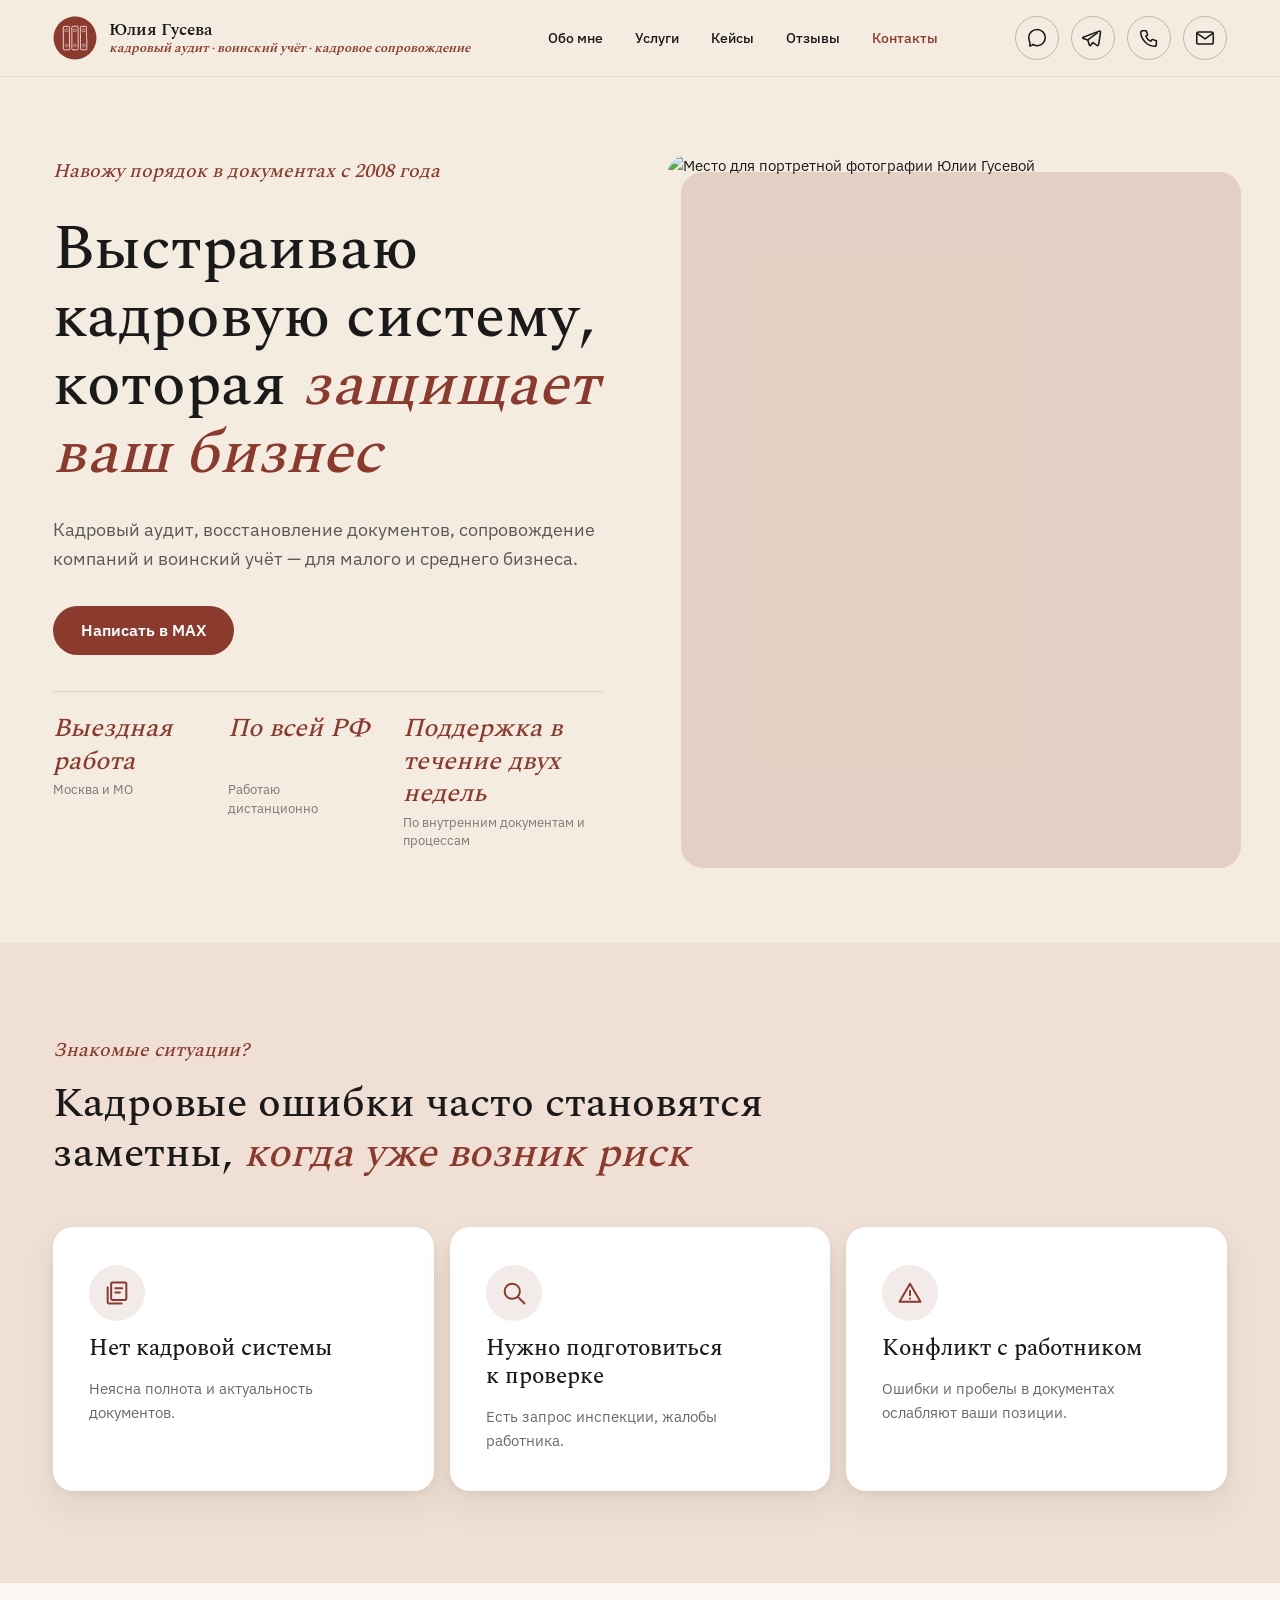
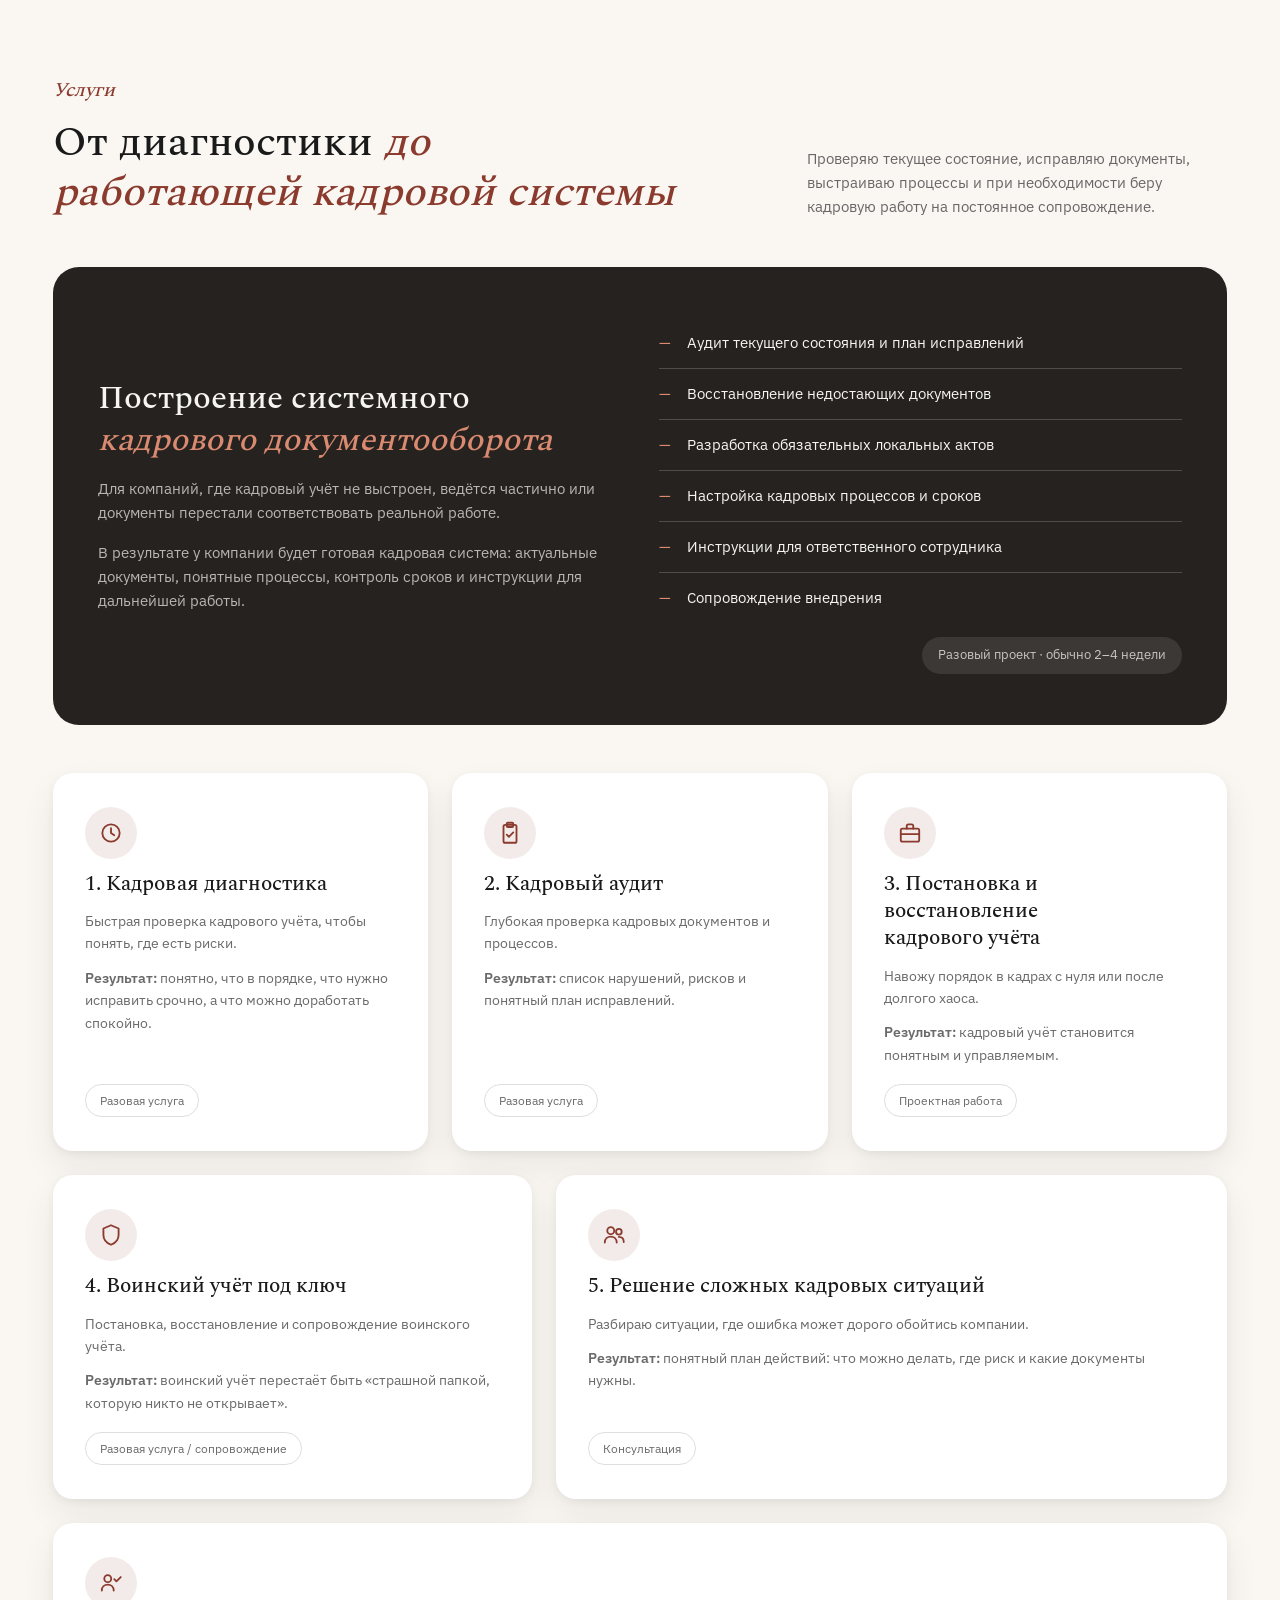
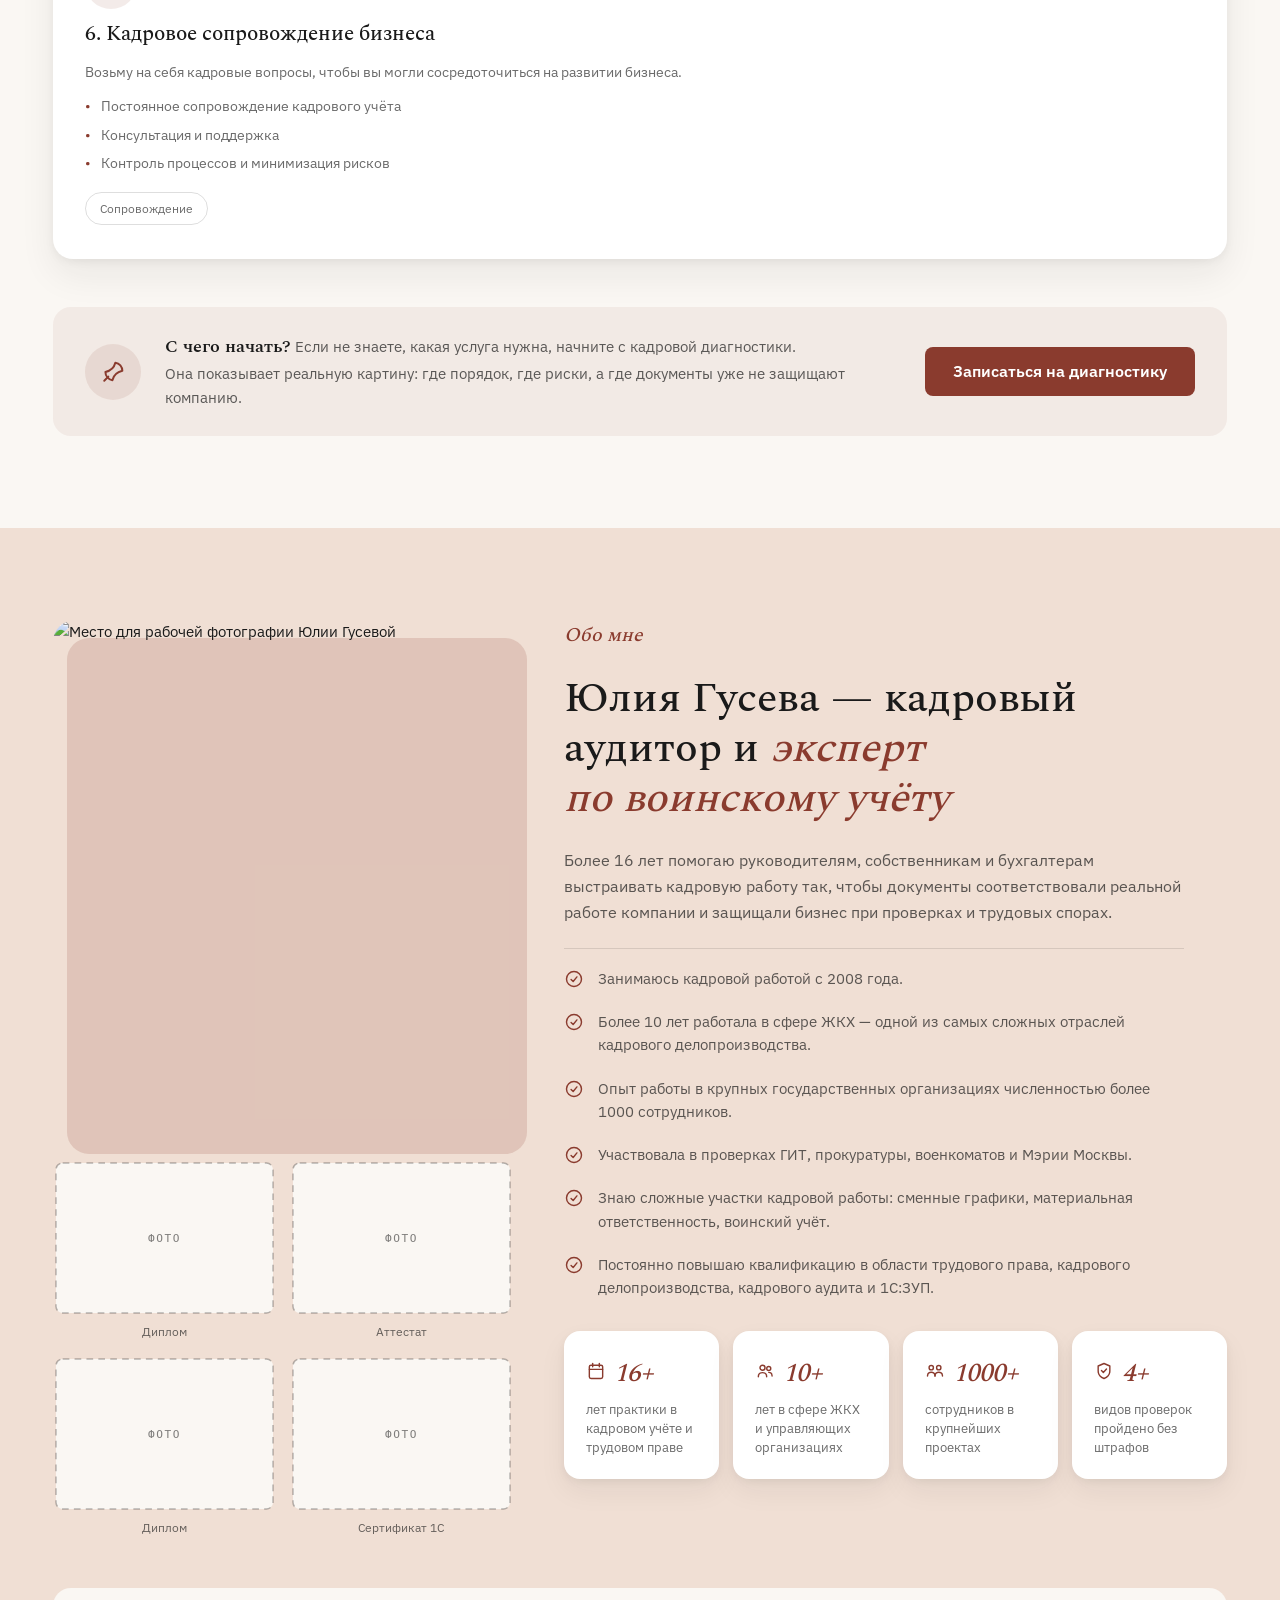
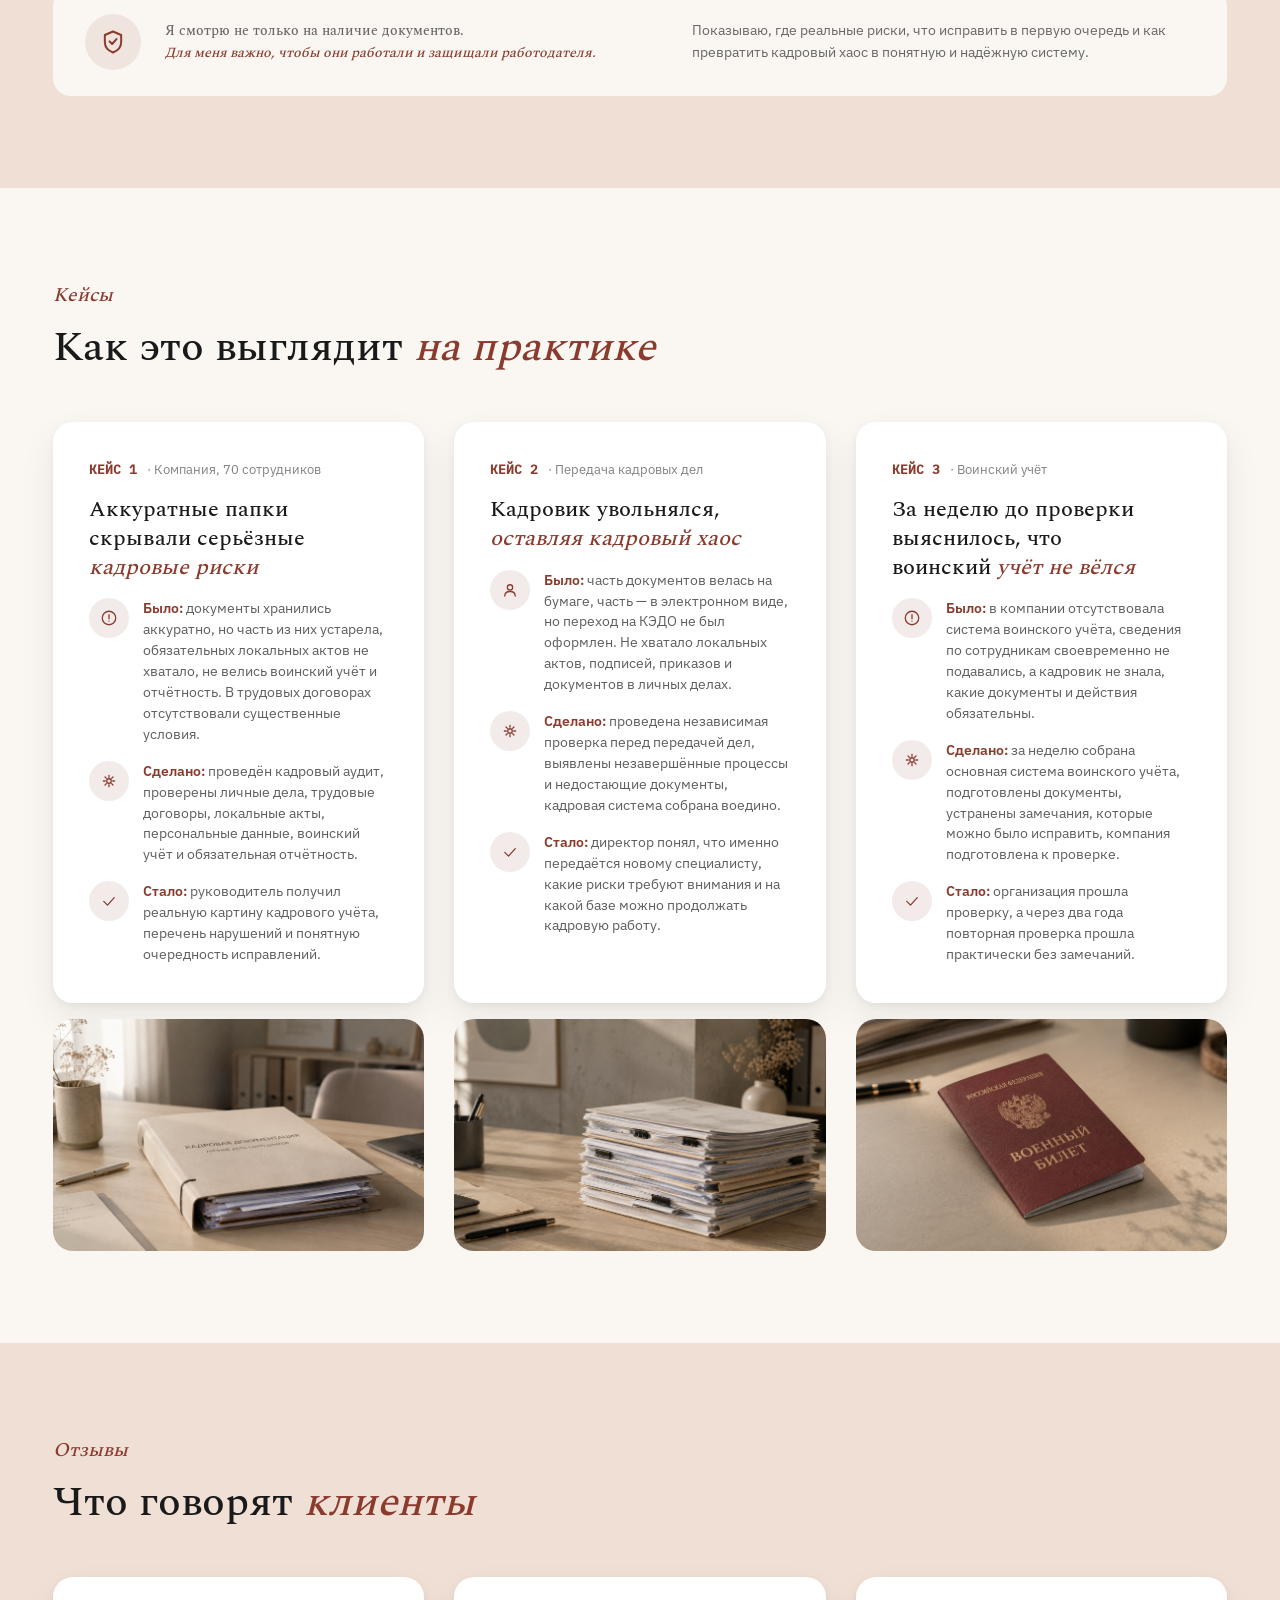
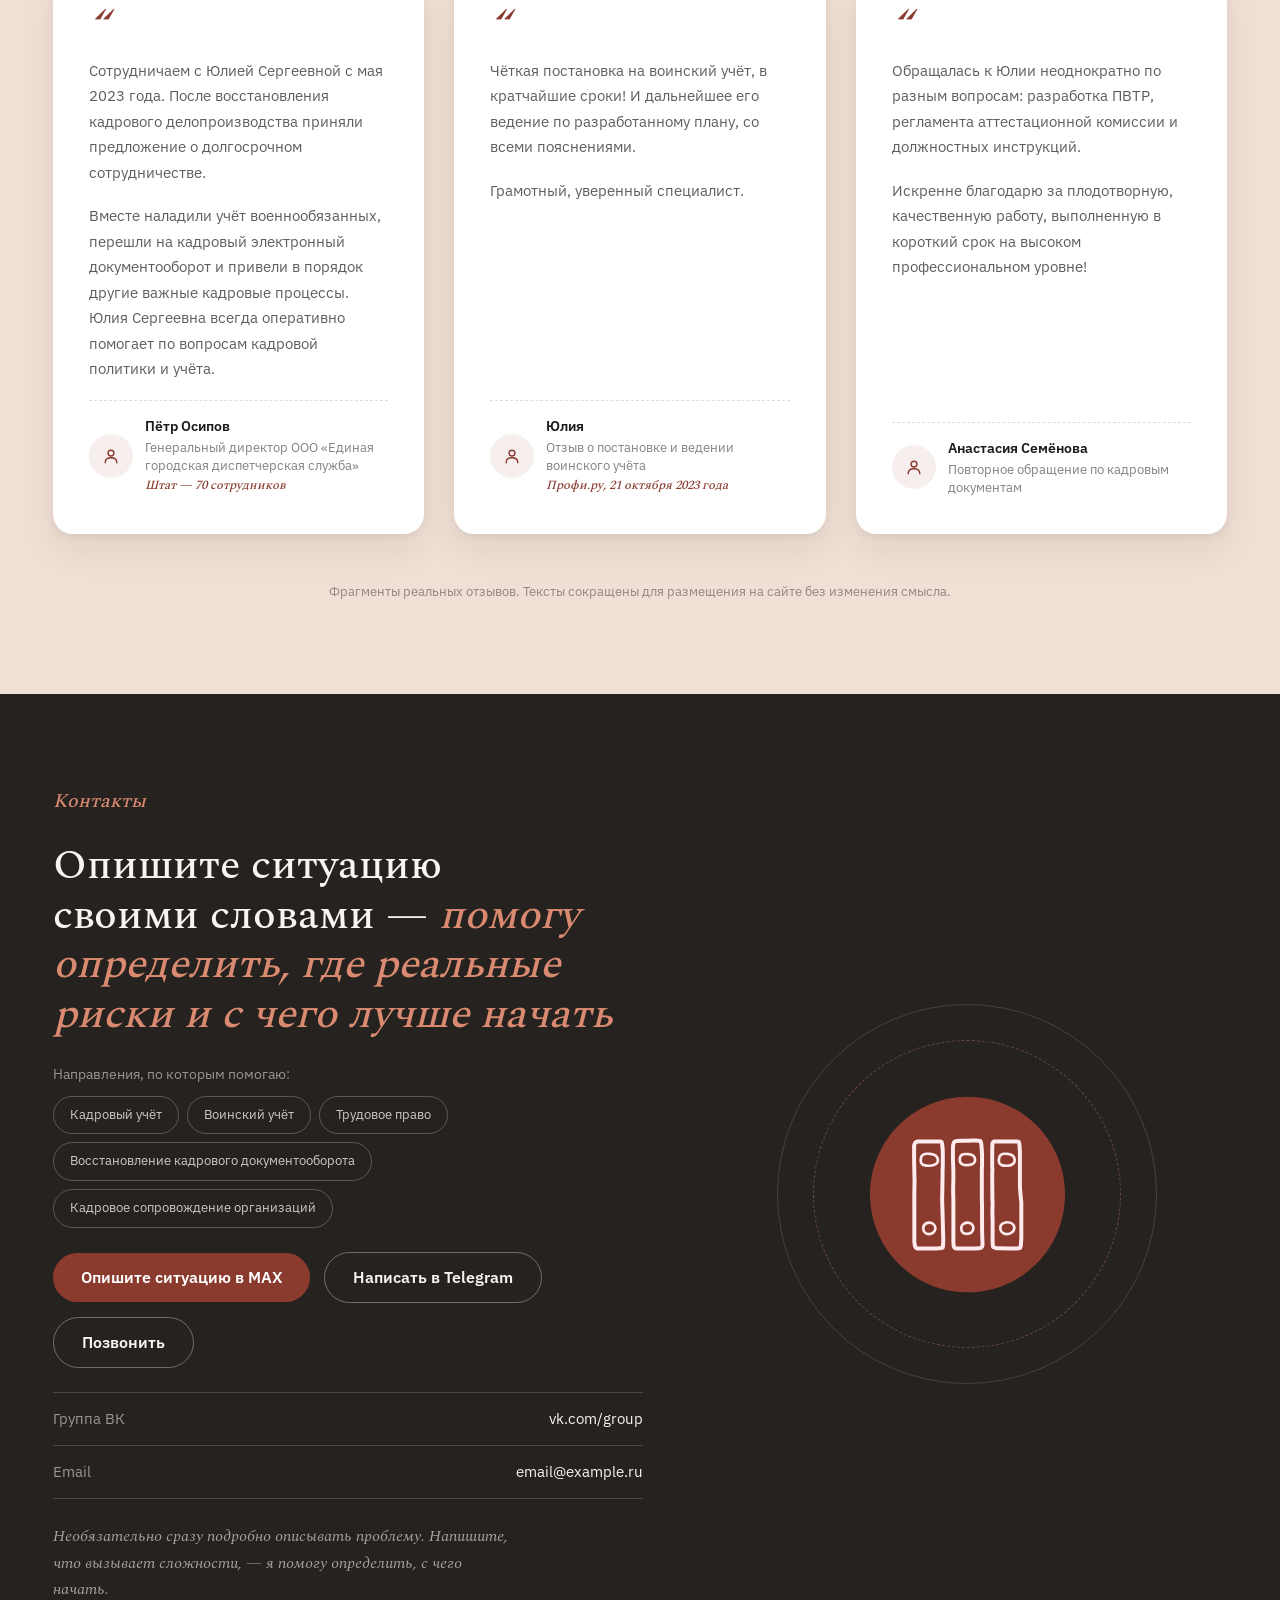
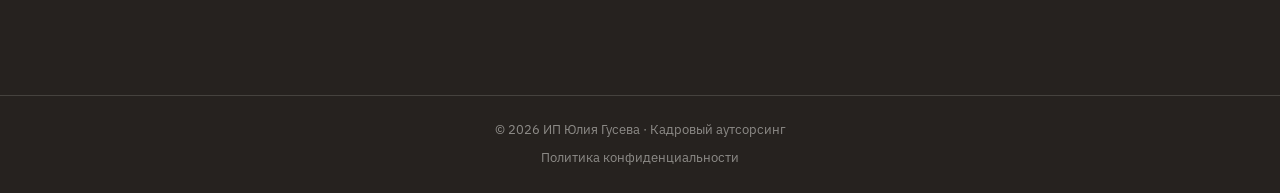
==== commit 8b670908: "Edit some text, add pictures, fix non-complience with the terms of reference" ====
--- a/index.html
+++ b/index.html
@@ -56,7 +56,7 @@
         <img class="brand__logo" src="assets/logo/logo.svg" alt="" width="44" height="44">
         <span class="brand__text">
           <span class="brand__name">Юлия Гусева</span>
-          <span class="brand__tagline">кадровый аудит · воинский учёт · кадровое сопровождение</span>
+          <span class="brand__tagline"><strong>кадровый аудит · воинский учёт · кадровое сопровождение</strong></span>
         </span>
       </a>
 
@@ -74,12 +74,34 @@
           <a href="#contacts">Контакты</a>
         </nav>
         <ul class="site-header__social">
-
-          <li><a class="icon-link" href="#contacts" aria-label="Написать в MAX">
-            <svg viewBox="0 0 24 24" fill="none" stroke="currentColor" stroke-width="1.7" stroke-linecap="round" stroke-linejoin="round" aria-hidden="true"><path d="M12 4.5 C16.5 4.5 19.5 7.7 19.5 12 C19.5 16.3 16.5 19.5 12 19.5 C10.4 19.5 9 19.1 7.9 18.4 C6.8 19.2 5.6 19.5 4.5 19.5 C5.2 18.5 5.5 17.4 5.4 16.3 C4.8 15.1 4.5 13.6 4.5 12 C4.5 7.7 7.5 4.5 12 4.5 Z"></path><circle cx="13" cy="11.5" r="3.2"></circle></svg>
-          </a></li>
+          <li>
+            <a class="icon-link" href="#contacts" aria-label="Написать в MAX">
+              <svg
+                viewBox="0 0 24 24"
+                fill="none"
+                xmlns="http://www.w3.org/2000/svg"
+                aria-hidden="true"
+              >
+                  <!-- внешний контур -->
+                <path
+                    d="M12 2.8
+                      C17.1 2.8 21 6.6 21 11.5
+                      C21 16.3 17.2 20.2 12.3 20.4
+                      C10.4 20.5 8.8 20 7.4 19
+                      C6.5 20 5.2 20.7 3.9 20.7
+                      C4.4 19.4 4.5 18.1 4.2 16.9
+                      C3.5 15.3 3 13.5 3 11.5
+                      C3 6.6 6.9 2.8 12 2.8Z"
+                    stroke="currentColor"
+                    stroke-width="1.7"
+                      stroke-linecap="round"
+                      stroke-linejoin="round"
+                  />
+              </svg>
+            </a>
+          </li>
           <li><a class="icon-link" href="#contacts" aria-label="Написать в Telegram">
-            <svg viewBox="0 0 24 24" fill="none" stroke="currentColor" stroke-width="1.7" stroke-linecap="round" stroke-linejoin="round" aria-hidden="true"><path d="M21 4.5 L3.5 11.2 C2.7 11.5 2.75 12.4 3.6 12.65 L8.5 14.1 L10.2 19.6 C10.45 20.4 11.3 20.5 11.75 19.9 L14 17 L18.6 20.1 C19.3 20.55 20.1 20.15 20.3 19.3 L22.4 5.6 C22.55 4.7 21.8 4.2 21 4.5 Z"></path><path d="M8.5 14.1 L19 6.5"></path></svg>
+            <svg class="icon-link__svg icon-link__svg--telegram" viewBox="0 0 24 24" fill="none" stroke="currentColor" stroke-width="1.7" stroke-linecap="round" stroke-linejoin="round" aria-hidden="true"><path d="M21 4.5 L3.5 11.2 C2.7 11.5 2.75 12.4 3.6 12.65 L8.5 14.1 L10.2 19.6 C10.45 20.4 11.3 20.5 11.75 19.9 L14 17 L18.6 20.1 C19.3 20.55 20.1 20.15 20.3 19.3 L22.4 5.6 C22.55 4.7 21.8 4.2 21 4.5 Z"></path><path d="M8.5 14.1 L19 6.5"></path></svg>
           </a></li>
 
           <li><a class="icon-link" href="tel:+79000000000" aria-label="Позвонить">
@@ -121,7 +143,7 @@
         </div>
         <div class="hero__media">
           <picture class="photo-frame hero__photo">
-            <img src="assets/images/placeholders/yulia-hero.svg" alt="Место для портретной фотографии Юлии Гусевой" width="720" height="900" decoding="async">
+            <img src="assets/images/placeholders/DSC_1701.jpg" alt="Место для портретной фотографии Юлии Гусевой" width="720" height="900" decoding="async">
           </picture>
         </div>
       </div>
@@ -254,7 +276,7 @@
       <div class="container about__inner">
         <div class="about__media">
           <picture class="photo-frame about__photo">
-            <img src="assets/images/placeholders/yulia-about.svg" alt="Место для рабочей фотографии Юлии Гусевой" width="560" height="633" loading="lazy" decoding="async">
+            <img src="assets/images/placeholders/DSC_1663.jpg" alt="Место для рабочей фотографии Юлии Гусевой" width="560" height="633" loading="lazy" decoding="async">
           </picture>
           <ul class="about__certs">
             <li><figure class="cert"><img src="assets/images/certificates/certificate-01.svg" alt="Место для скана диплома" width="300" height="210" loading="lazy"><figcaption>Диплом</figcaption></figure></li>
@@ -269,7 +291,7 @@
           <p class="about__lead">Более 16 лет помогаю руководителям, собственникам и бухгалтерам выстраивать кадровую работу так, чтобы документы соответствовали реальной работе компании и защищали бизнес при проверках и трудовых спорах.</p>
           <ul class="about__facts">
             <li><svg viewBox="0 0 24 24" fill="none" stroke="currentColor" stroke-width="1.7" stroke-linecap="round" stroke-linejoin="round" aria-hidden="true"><circle cx="12" cy="12" r="9"></circle><path d="M8.5 12.5 L11 15 L15.5 9.5"></path></svg><span>Занимаюсь кадровой работой с 2008 года.</span></li>
-            <li><svg viewBox="0 0 24 24" fill="none" stroke="currentColor" stroke-width="1.7" stroke-linecap="round" stroke-linejoin="round" aria-hidden="true"><circle cx="12" cy="12" r="9"></circle><path d="M8.5 12.5 L11 15 L15.5 9.5"></path></svg><span><strong>Более 10 лет работала в сфере ЖКХ</strong> — одной из самых сложных отраслей кадрового делопроизводства.</span></li>
+            <li><svg viewBox="0 0 24 24" fill="none" stroke="currentColor" stroke-width="1.7" stroke-linecap="round" stroke-linejoin="round" aria-hidden="true"><circle cx="12" cy="12" r="9"></circle><path d="M8.5 12.5 L11 15 L15.5 9.5"></path></svg><span>Более 10 лет работала в сфере ЖКХ — одной из самых сложных отраслей кадрового делопроизводства.</span></li>
             <li><svg viewBox="0 0 24 24" fill="none" stroke="currentColor" stroke-width="1.7" stroke-linecap="round" stroke-linejoin="round" aria-hidden="true"><circle cx="12" cy="12" r="9"></circle><path d="M8.5 12.5 L11 15 L15.5 9.5"></path></svg><span>Опыт работы в крупных государственных организациях численностью более 1000 сотрудников.</span></li>
             <li><svg viewBox="0 0 24 24" fill="none" stroke="currentColor" stroke-width="1.7" stroke-linecap="round" stroke-linejoin="round" aria-hidden="true"><circle cx="12" cy="12" r="9"></circle><path d="M8.5 12.5 L11 15 L15.5 9.5"></path></svg><span>Участвовала в проверках ГИТ, прокуратуры, военкоматов и Мэрии Москвы.</span></li>
             <li><svg viewBox="0 0 24 24" fill="none" stroke="currentColor" stroke-width="1.7" stroke-linecap="round" stroke-linejoin="round" aria-hidden="true"><circle cx="12" cy="12" r="9"></circle><path d="M8.5 12.5 L11 15 L15.5 9.5"></path></svg><span>Знаю сложные участки кадровой работы: сменные графики, материальная ответственность, воинский учёт.</span></li>
@@ -289,8 +311,8 @@
               <p>сотрудников в крупнейших проектах</p>
             </li>
             <li class="stat-card">
-              <span class="stat-card__head"><svg viewBox="0 0 24 24" fill="none" stroke="currentColor" stroke-width="1.7" stroke-linecap="round" stroke-linejoin="round" aria-hidden="true"><path d="M12 3 L19 6 V12 C19 16.5 16 19.5 12 21 C8 19.5 5 16.5 5 12 V6 Z"></path><path d="M9 11.5 L11.2 13.7 L15 9.5"></path></svg><span class="stat-card__value stat-card__value--sm">Проверки без штрафов</span></span>
-              <p>ГИТ, прокуратура, военкоматы, Мэрия Москвы</p>
+              <span class="stat-card__head"><svg viewBox="0 0 24 24" fill="none" stroke="currentColor" stroke-width="1.7" stroke-linecap="round" stroke-linejoin="round" aria-hidden="true"><path d="M12 3 L19 6 V12 C19 16.5 16 19.5 12 21 C8 19.5 5 16.5 5 12 V6 Z"></path><path d="M9 11.5 L11.2 13.7 L15 9.5"></path></svg><span class="stat-card__value">4+</span></span>
+              <p>видов проверок пройдено без штрафов</p>
             </li>
           </ul>
         </div>
@@ -311,33 +333,33 @@
         <ul class="cases__grid">
           <li class="case">
             <article class="card case-card">
-              <p class="case-card__label"><span class="case-card__num">КЕЙС 01</span><span class="case-card__ctx">· Компания, 70 сотрудников</span></p>
+              <p class="case-card__label"><span class="case-card__num">КЕЙС 1</span><span class="case-card__ctx">· Компания, 70 сотрудников</span></p>
               <h3 class="case-card__title">Аккуратные папки скрывали серьёзные <em>кадровые риски</em></h3>
               <div class="case-row"><span class="icon-circle icon-circle--xs" aria-hidden="true"><svg viewBox="0 0 24 24" fill="none" stroke="currentColor" stroke-width="1.7" stroke-linecap="round"><circle cx="12" cy="12" r="9"></circle><path d="M12 7.5 V13"></path><path d="M12 16.2 V16.3"></path></svg></span><p class="case-row__text"><strong>Было:</strong> документы хранились аккуратно, но часть из них устарела, обязательных локальных актов не хватало, не велись воинский учёт и отчётность. В трудовых договорах отсутствовали существенные условия.</p></div>
               <div class="case-row"><span class="icon-circle icon-circle--xs" aria-hidden="true"><svg viewBox="0 0 24 24" fill="none" stroke="currentColor" stroke-width="1.7" stroke-linecap="round" stroke-linejoin="round"><circle cx="12" cy="12" r="3"></circle><path d="M12 4.5 V7"></path><path d="M12 17 V19.5"></path><path d="M4.5 12 H7"></path><path d="M17 12 H19.5"></path><path d="M6.7 6.7 L8.5 8.5"></path><path d="M15.5 15.5 L17.3 17.3"></path><path d="M17.3 6.7 L15.5 8.5"></path><path d="M8.5 15.5 L6.7 17.3"></path></svg></span><p class="case-row__text"><strong>Сделано:</strong> проведён кадровый аудит, проверены личные дела, трудовые договоры, локальные акты, персональные данные, воинский учёт и обязательная отчётность.</p></div>
               <div class="case-row"><span class="icon-circle icon-circle--xs" aria-hidden="true"><svg viewBox="0 0 24 24" fill="none" stroke="currentColor" stroke-width="1.7" stroke-linecap="round" stroke-linejoin="round"><path d="M5 12.5 L10 17.5 L19 7.5"></path></svg></span><p class="case-row__text"><strong>Стало:</strong> руководитель получил реальную картину кадрового учёта, перечень нарушений и понятную очередность исправлений.</p></div>
             </article>
-            <picture class="case__photo"><img src="assets/images/placeholders/case-documents.svg" alt="Место для фотографии: папки с документами" width="640" height="400" loading="lazy"></picture>
+            <picture class="case__photo"><img src="assets/images/placeholders/folderwdocs.png" alt="Место для фотографии: папки с документами" width="640" height="400" loading="lazy"></picture>
           </li>
           <li class="case">
             <article class="card case-card">
-              <p class="case-card__label"><span class="case-card__num">КЕЙС 02</span><span class="case-card__ctx">· Передача кадровых дел</span></p>
+              <p class="case-card__label"><span class="case-card__num">КЕЙС 2</span><span class="case-card__ctx">· Передача кадровых дел</span></p>
               <h3 class="case-card__title">Кадровик увольнялся, <em>оставляя кадровый хаос</em></h3>
               <div class="case-row"><span class="icon-circle icon-circle--xs" aria-hidden="true"><svg viewBox="0 0 24 24" fill="none" stroke="currentColor" stroke-width="1.7" stroke-linecap="round" stroke-linejoin="round"><circle cx="12" cy="8.5" r="3.5"></circle><path d="M5 20 C5 16 8 14 12 14 C16 14 19 16 19 20"></path></svg></span><p class="case-row__text"><strong>Было:</strong> часть документов велась на бумаге, часть — в электронном виде, но переход на КЭДО не был оформлен. Не хватало локальных актов, подписей, приказов и документов в личных делах.</p></div>
               <div class="case-row"><span class="icon-circle icon-circle--xs" aria-hidden="true"><svg viewBox="0 0 24 24" fill="none" stroke="currentColor" stroke-width="1.7" stroke-linecap="round" stroke-linejoin="round"><circle cx="12" cy="12" r="3"></circle><path d="M12 4.5 V7"></path><path d="M12 17 V19.5"></path><path d="M4.5 12 H7"></path><path d="M17 12 H19.5"></path><path d="M6.7 6.7 L8.5 8.5"></path><path d="M15.5 15.5 L17.3 17.3"></path><path d="M17.3 6.7 L15.5 8.5"></path><path d="M8.5 15.5 L6.7 17.3"></path></svg></span><p class="case-row__text"><strong>Сделано:</strong> проведена независимая проверка перед передачей дел, выявлены незавершённые процессы и недостающие документы, кадровая система собрана воедино.</p></div>
               <div class="case-row"><span class="icon-circle icon-circle--xs" aria-hidden="true"><svg viewBox="0 0 24 24" fill="none" stroke="currentColor" stroke-width="1.7" stroke-linecap="round" stroke-linejoin="round"><path d="M5 12.5 L10 17.5 L19 7.5"></path></svg></span><p class="case-row__text"><strong>Стало:</strong> директор понял, что именно передаётся новому специалисту, какие риски требуют внимания и на какой базе можно продолжать кадровую работу.</p></div>
             </article>
-            <picture class="case__photo"><img src="assets/images/placeholders/case-stack.svg" alt="Место для фотографии: стопка документов" width="640" height="400" loading="lazy"></picture>
+            <picture class="case__photo"><img src="assets/images/placeholders/bunchofpapers.png" alt="Место для фотографии: стопка документов" width="640" height="400" loading="lazy"></picture>
           </li>
           <li class="case">
             <article class="card case-card">
-              <p class="case-card__label"><span class="case-card__num">КЕЙС 03</span><span class="case-card__ctx">· Воинский учёт</span></p>
+              <p class="case-card__label"><span class="case-card__num">КЕЙС 3</span><span class="case-card__ctx">· Воинский учёт</span></p>
               <h3 class="case-card__title">За неделю до проверки выяснилось, что воинский <em>учёт не вёлся</em></h3>
               <div class="case-row"><span class="icon-circle icon-circle--xs" aria-hidden="true"><svg viewBox="0 0 24 24" fill="none" stroke="currentColor" stroke-width="1.7" stroke-linecap="round"><circle cx="12" cy="12" r="9"></circle><path d="M12 7.5 V13"></path><path d="M12 16.2 V16.3"></path></svg></span><p class="case-row__text"><strong>Было:</strong> в компании отсутствовала система воинского учёта, сведения по сотрудникам своевременно не подавались, а кадровик не знала, какие документы и действия обязательны.</p></div>
               <div class="case-row"><span class="icon-circle icon-circle--xs" aria-hidden="true"><svg viewBox="0 0 24 24" fill="none" stroke="currentColor" stroke-width="1.7" stroke-linecap="round" stroke-linejoin="round"><circle cx="12" cy="12" r="3"></circle><path d="M12 4.5 V7"></path><path d="M12 17 V19.5"></path><path d="M4.5 12 H7"></path><path d="M17 12 H19.5"></path><path d="M6.7 6.7 L8.5 8.5"></path><path d="M15.5 15.5 L17.3 17.3"></path><path d="M17.3 6.7 L15.5 8.5"></path><path d="M8.5 15.5 L6.7 17.3"></path></svg></span><p class="case-row__text"><strong>Сделано:</strong> за неделю собрана основная система воинского учёта, подготовлены документы, устранены замечания, которые можно было исправить, компания подготовлена к проверке.</p></div>
               <div class="case-row"><span class="icon-circle icon-circle--xs" aria-hidden="true"><svg viewBox="0 0 24 24" fill="none" stroke="currentColor" stroke-width="1.7" stroke-linecap="round" stroke-linejoin="round"><path d="M5 12.5 L10 17.5 L19 7.5"></path></svg></span><p class="case-row__text"><strong>Стало:</strong> организация прошла проверку, а через два года повторная проверка прошла практически без замечаний.</p></div>
             </article>
-            <picture class="case__photo"><img src="assets/images/placeholders/case-military.svg" alt="Место для фотографии: военный билет" width="640" height="400" loading="lazy"></picture>
+            <picture class="case__photo"><img src="assets/images/placeholders/militaryticket.png" alt="Место для фотографии: военный билет" width="640" height="400" loading="lazy"></picture>
           </li>
         </ul>
       </div>
@@ -351,7 +373,7 @@
         </header>
         <ul class="reviews__grid">
           <li><article class="card review-card">
-            <p class="review-card__mark" aria-hidden="true">“</p>
+            <p class="review-card__mark quote" aria-hidden="true">“</p>
             <p>Сотрудничаем с Юлией Сергеевной с мая 2023 года. После восстановления кадрового делопроизводства приняли предложение о долгосрочном сотрудничестве.</p>
             <p>Вместе наладили учёт военнообязанных, перешли на кадровый электронный документооборот и привели в порядок другие важные кадровые процессы. Юлия Сергеевна всегда оперативно помогает по вопросам кадровой политики и учёта.</p>
             <footer class="review-card__author">
--- a/css/components.css
+++ b/css/components.css
@@ -170,6 +170,8 @@
 
 .brand__text {
   min-width: 0;
+  display: flex;
+  flex-direction: column;
 }
 
 .brand__name {
@@ -177,6 +179,7 @@
   font-weight: 600;
   font-size: 1.0625rem;
   line-height: 1.2;
+  display: block;
 }
 
 .brand__tagline {
@@ -186,15 +189,21 @@
   font-size: 0.8125rem;
   color: var(--color-accent);
   line-height: 1.25;
+  display: block;
 }
 
 .primary-nav {
-  display: contents;
+  display: flex;
+  align-items: center;
+  gap: clamp(24px, 3vw, 48px);
+  margin-left: auto;
 }
 
 .site-nav {
   display: flex;
+  align-items: center;
   gap: clamp(20px, 2.5vw, 36px);
+  white-space: nowrap;
 }
 
 .site-nav a {
@@ -212,6 +221,7 @@
   display: flex;
   align-items: center;
   gap: 10px;
+  flex-shrink: 0;
 }
 
 .nav-toggle {
@@ -240,3 +250,18 @@
   gap: 14px;
   align-items: center;
 }
+
+.icon-link__svg {
+  display: block;
+  width: 24px;
+  height: 24px;
+}
+
+.icon-link__svg--max {
+  width: 25px;
+  height: 25px;
+}
+
+.icon-link__svg--telegram {
+  transform: translateX(-2px);
+}
--- a/css/sections.css
+++ b/css/sections.css
@@ -530,7 +530,7 @@
   color: var(--color-accent);
 }
 
-.review-card p {
+.review-card p:not(.review-card__mark) {
   font-size: var(--fs-body);
   line-height: 1.7;
   color: var(--color-text-70);
@@ -747,3 +747,4 @@
 .site-footer a:hover {
   color: var(--color-on-dark);
 }
+
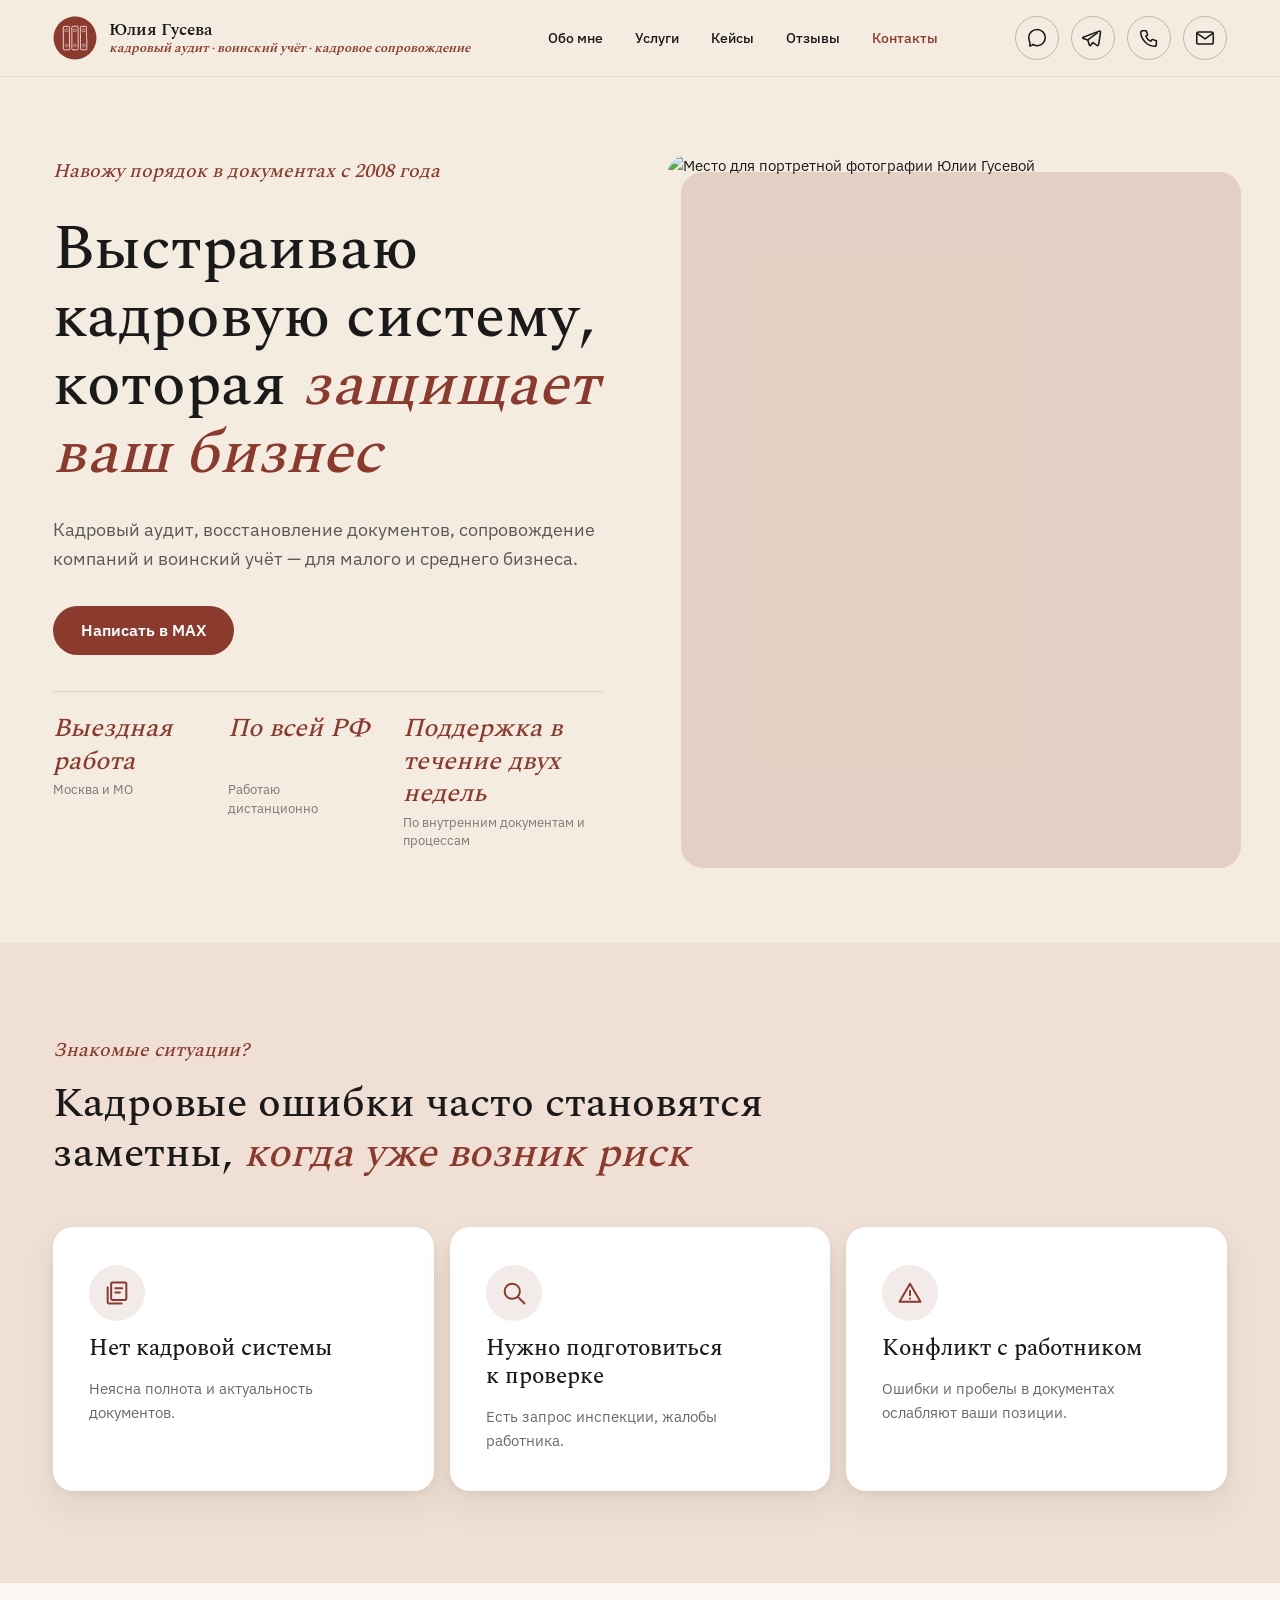
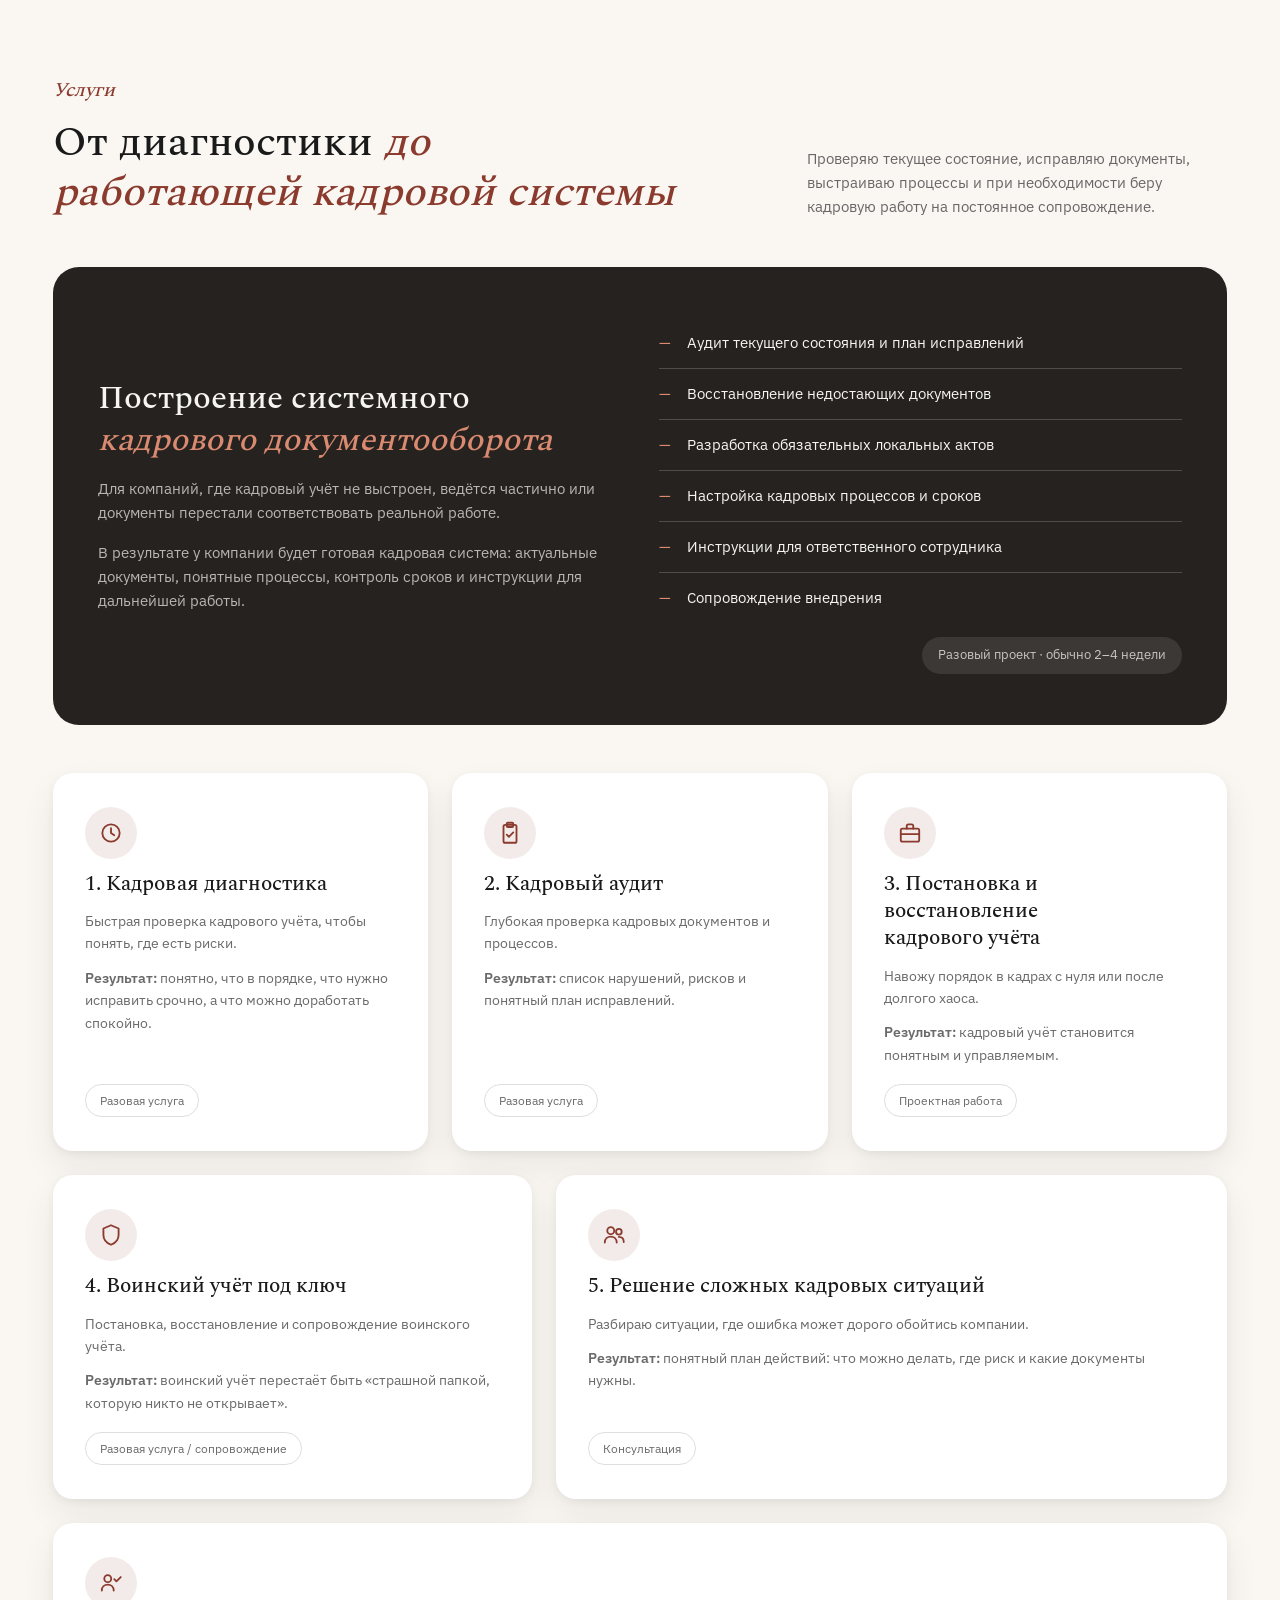
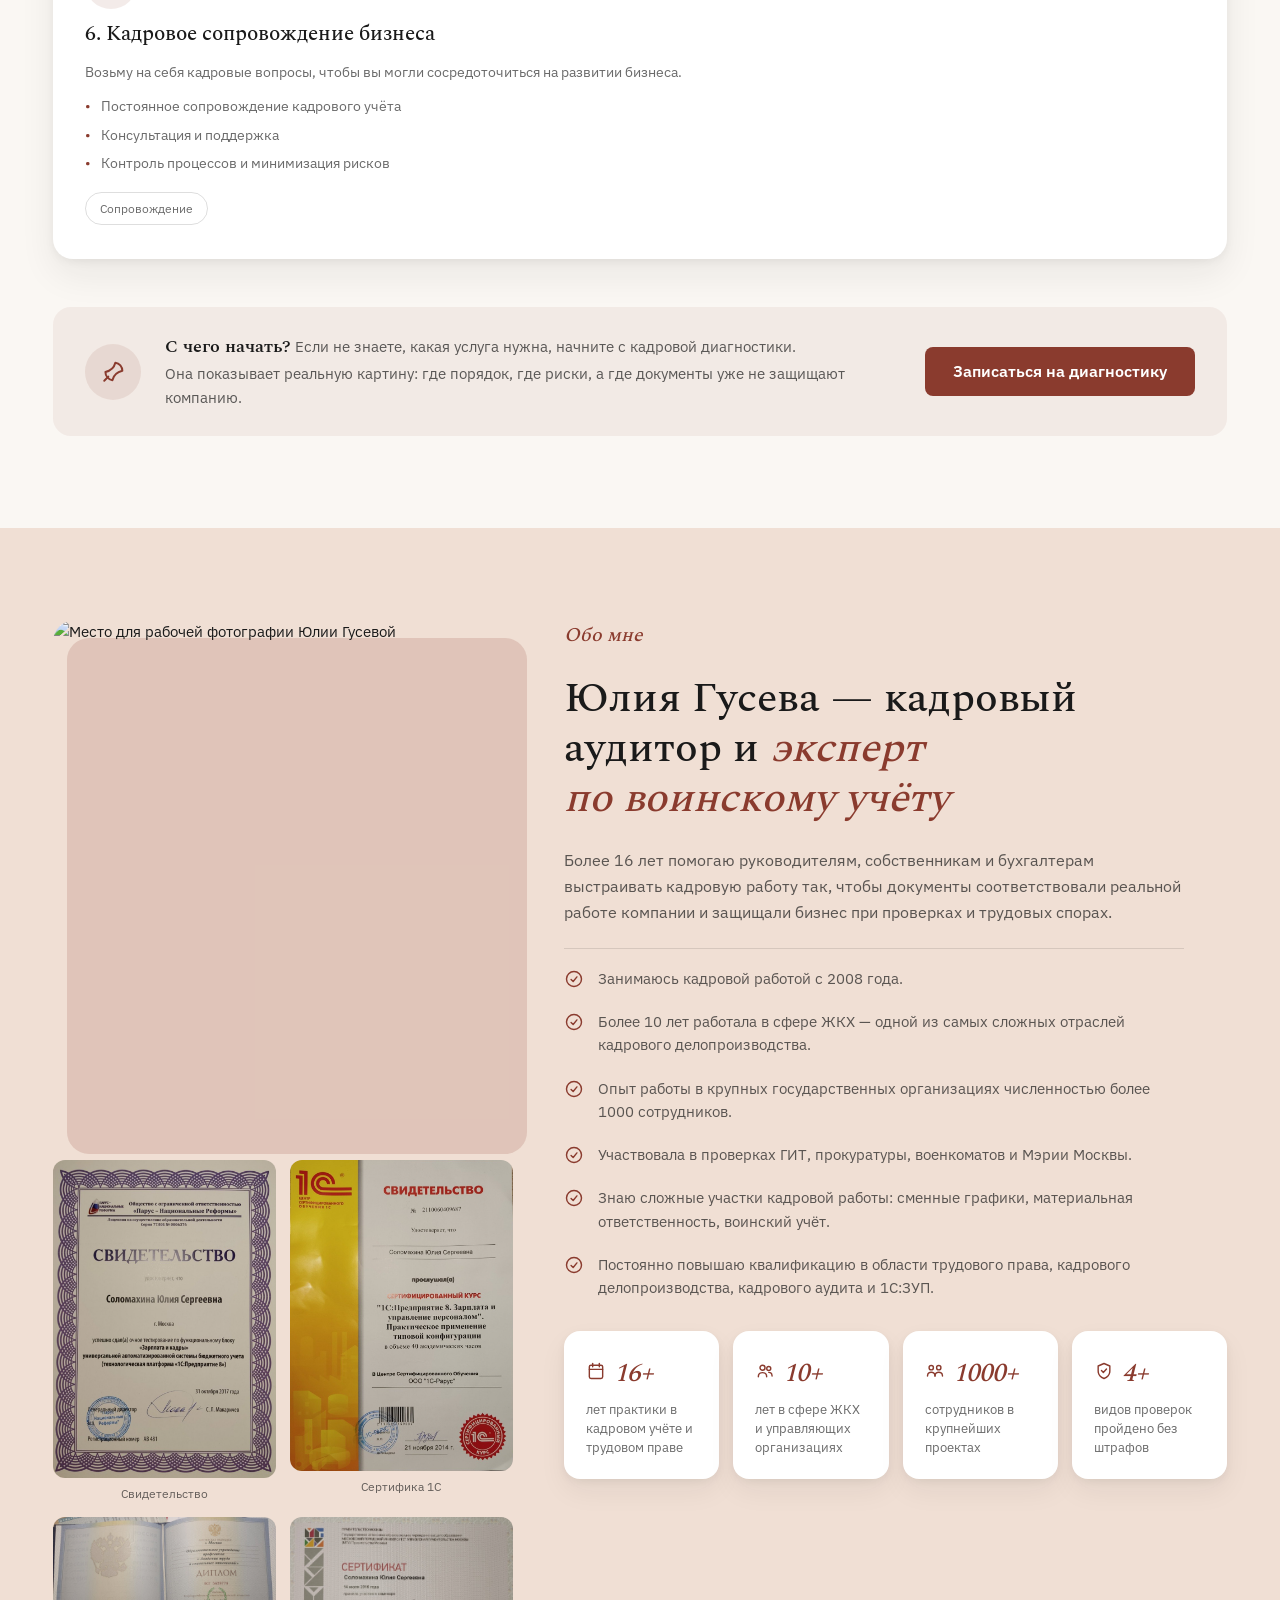
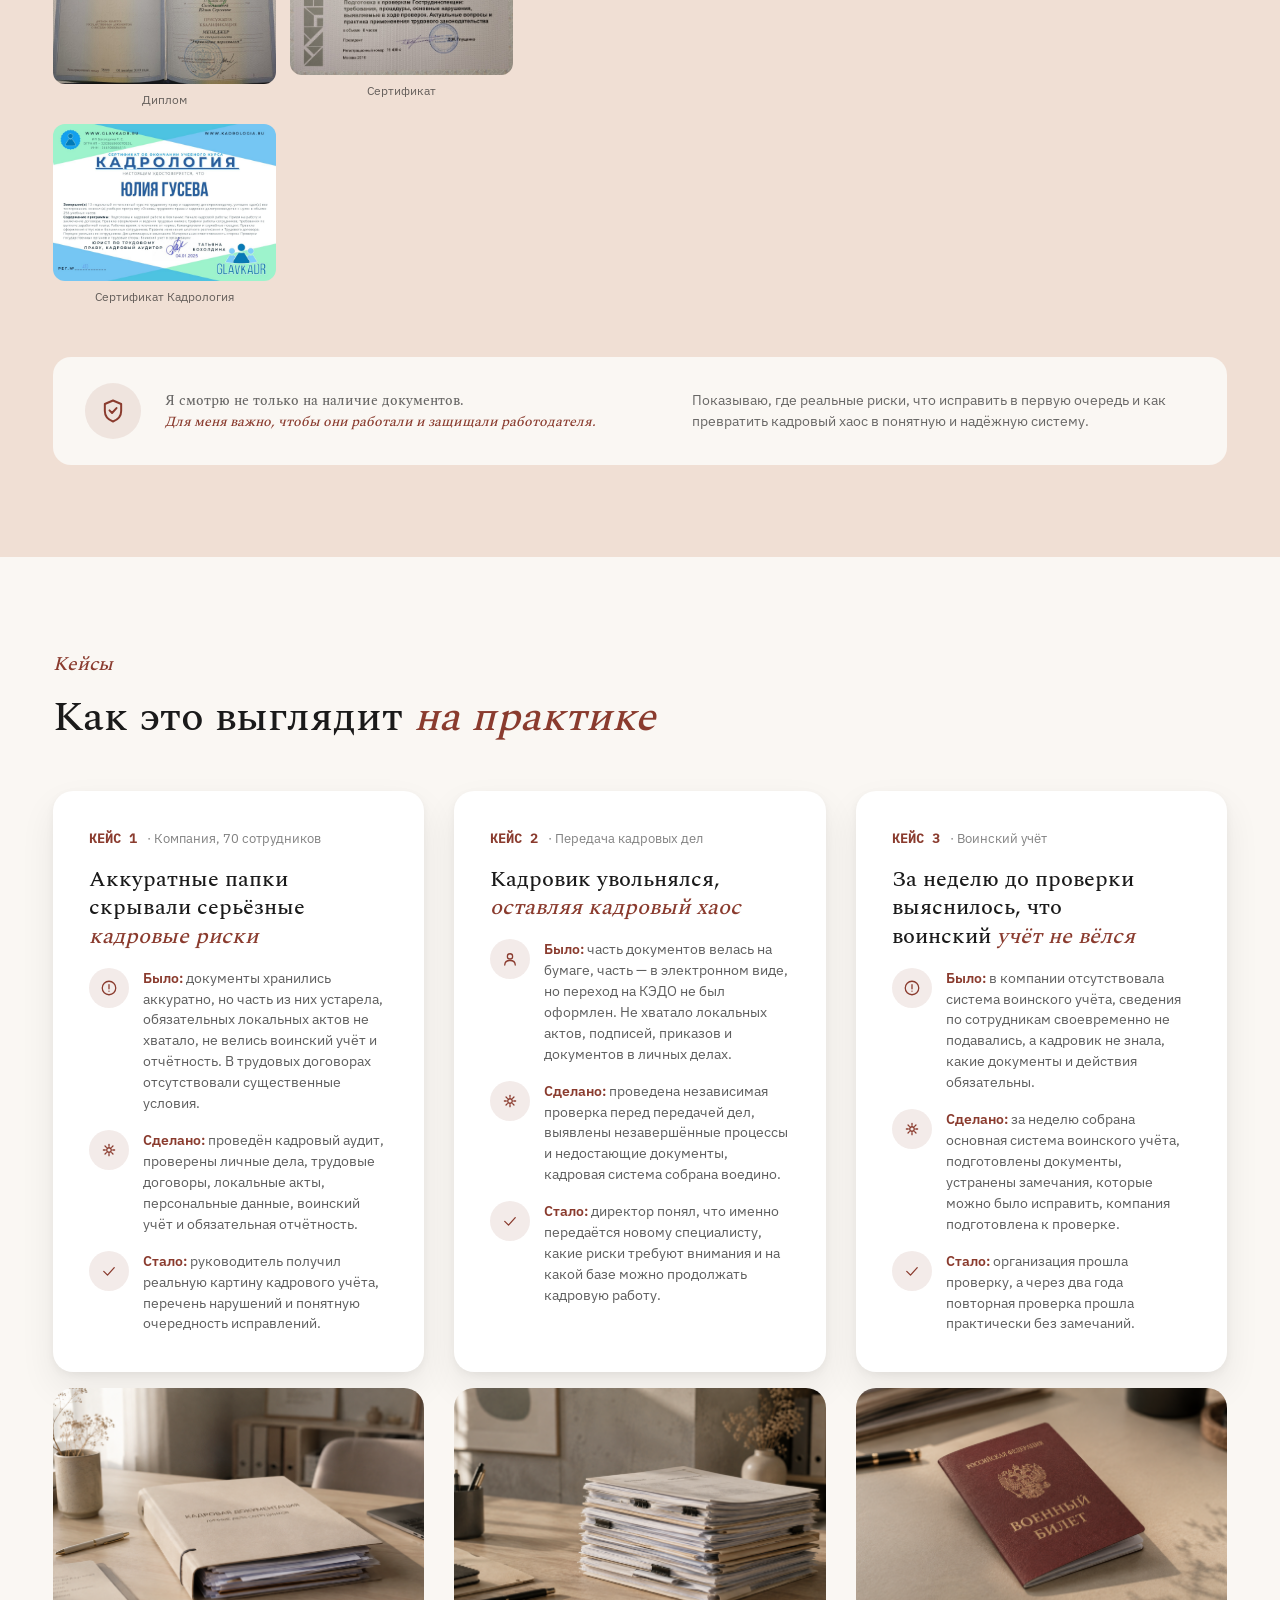
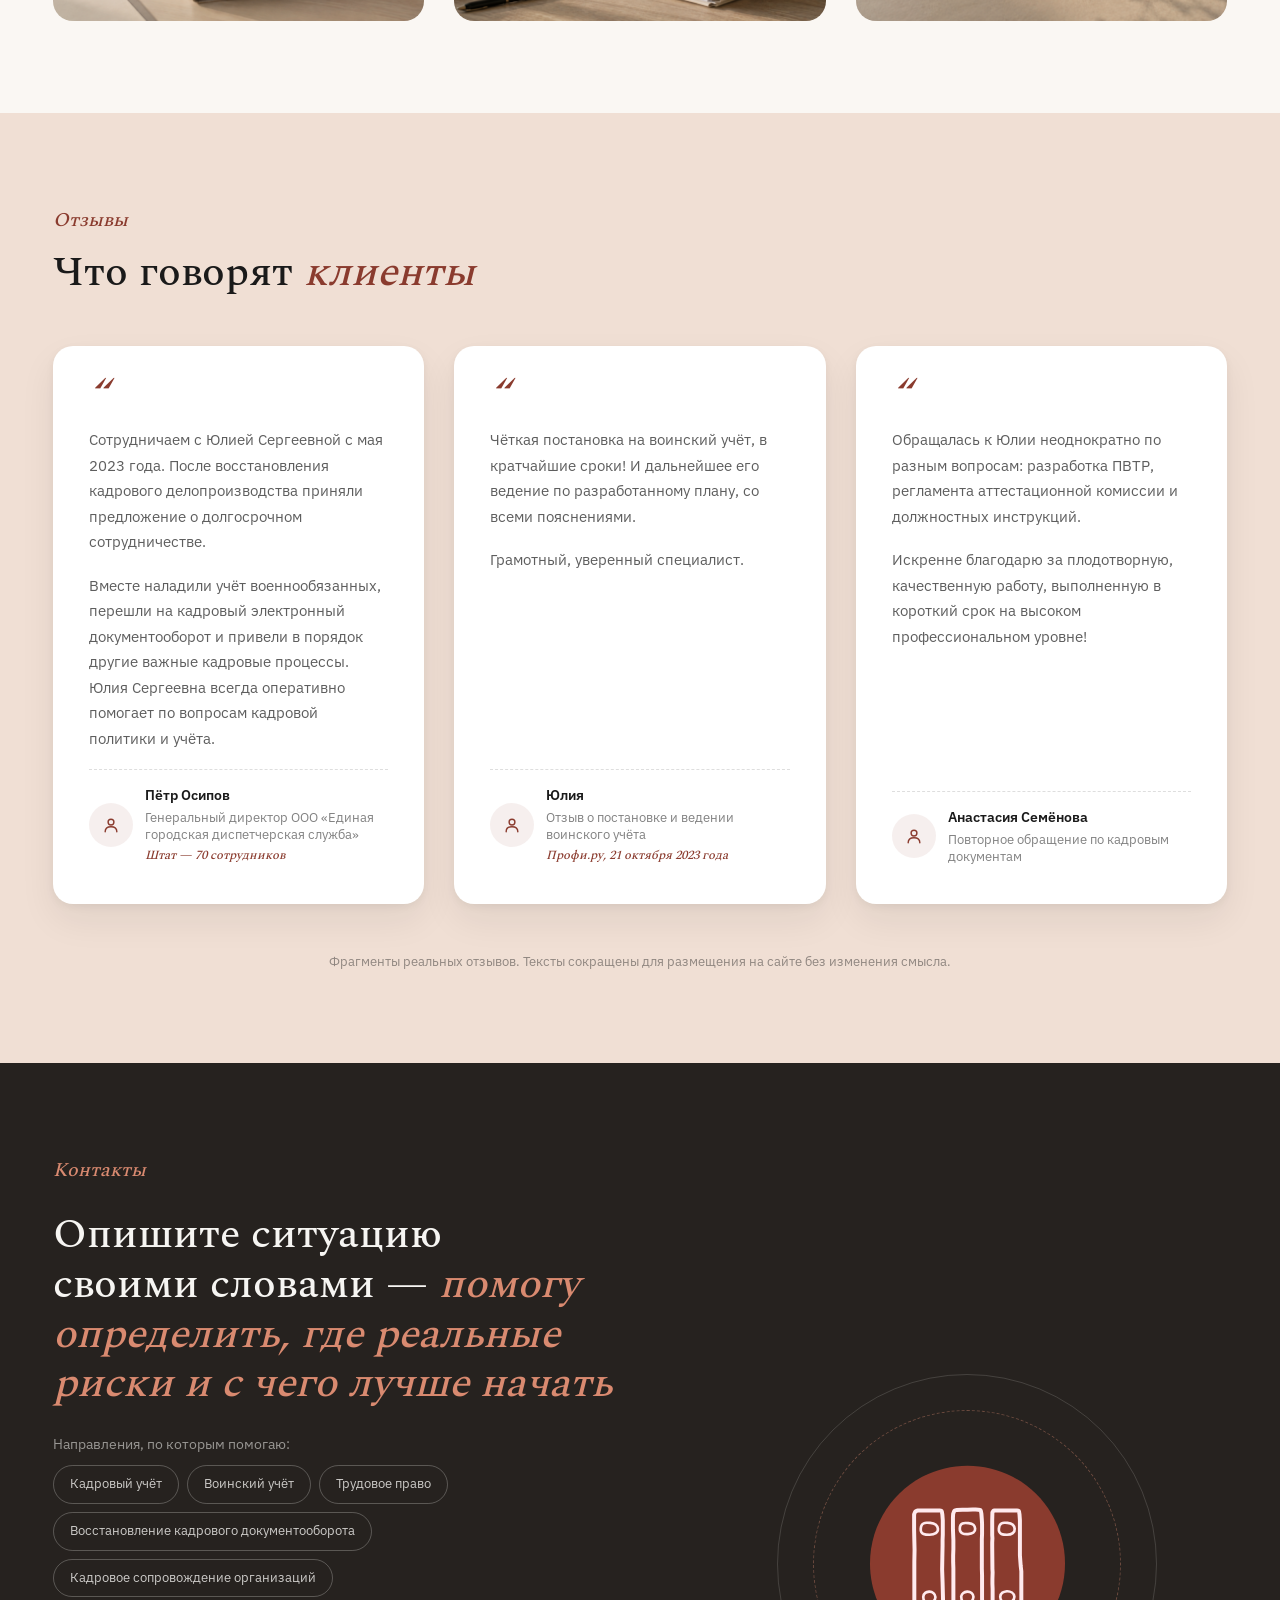
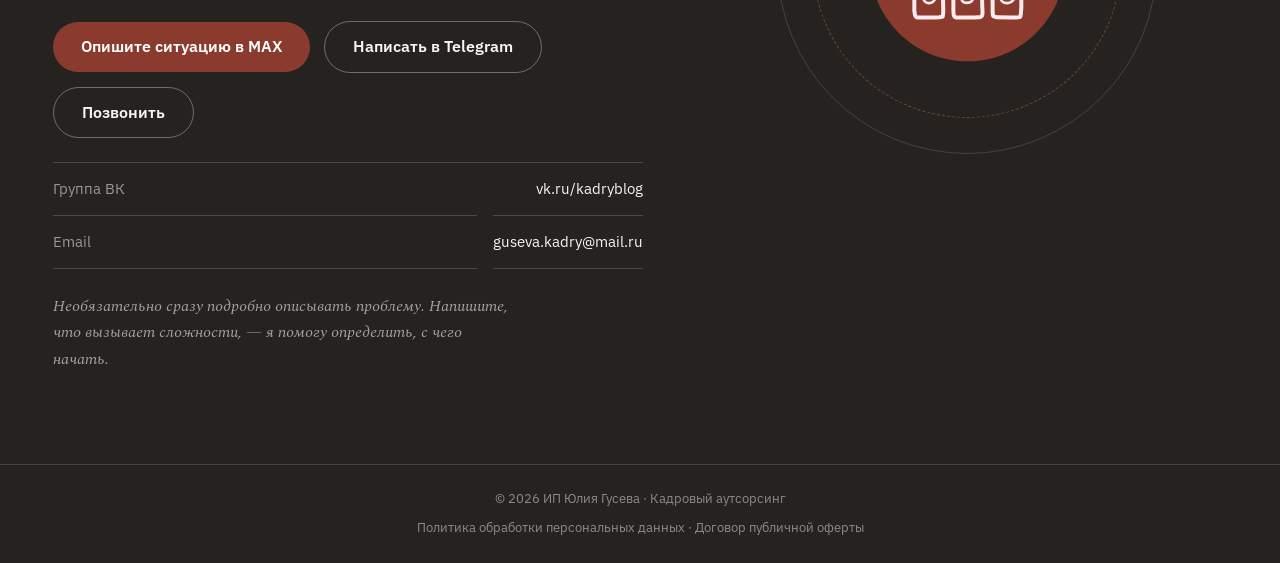
==== commit eed3172f: "Final version w/ docs, pictures, certificates and security control" ====
--- a/index.html
+++ b/index.html
@@ -5,6 +5,7 @@
   <meta name="viewport" content="width=device-width, initial-scale=1">
   <title>Юлия Гусева — кадровый аудит, воинский учёт и кадровое сопровождение</title>
   <meta name="description" content="Юлия Гусева — кадровый аудитор и эксперт по воинскому учёту. Кадровый аудит, восстановление документов, постановка учёта и кадровое сопровождение бизнеса. Более 16 лет практики.">
+  <meta name="referrer" content="strict-origin-when-cross-origin">
 
   <link rel="icon" href="assets/logo/logo.svg" type="image/svg+xml">
 
@@ -75,7 +76,7 @@
         </nav>
         <ul class="site-header__social">
           <li>
-            <a class="icon-link" href="#contacts" aria-label="Написать в MAX">
+            <a class="icon-link" href="https://max.ru/u/f9LHodD0cOIP0qGOKpEIp43lGWrAIPPO7aq1S9DmgUbt89OQJOx_vxSJOGs" rel="noopener noreferrer nofollow" aria-label="Написать в MAX">
               <svg
                 viewBox="0 0 24 24"
                 fill="none"
@@ -100,15 +101,15 @@
               </svg>
             </a>
           </li>
-          <li><a class="icon-link" href="#contacts" aria-label="Написать в Telegram">
+          <li><a class="icon-link" href="https://t.me/GusevaYulyia" rel="noopener noreferrer nofollow" aria-label="Написать в Telegram">
             <svg class="icon-link__svg icon-link__svg--telegram" viewBox="0 0 24 24" fill="none" stroke="currentColor" stroke-width="1.7" stroke-linecap="round" stroke-linejoin="round" aria-hidden="true"><path d="M21 4.5 L3.5 11.2 C2.7 11.5 2.75 12.4 3.6 12.65 L8.5 14.1 L10.2 19.6 C10.45 20.4 11.3 20.5 11.75 19.9 L14 17 L18.6 20.1 C19.3 20.55 20.1 20.15 20.3 19.3 L22.4 5.6 C22.55 4.7 21.8 4.2 21 4.5 Z"></path><path d="M8.5 14.1 L19 6.5"></path></svg>
           </a></li>
 
-          <li><a class="icon-link" href="tel:+79000000000" aria-label="Позвонить">
+          <li><a class="icon-link" href="tel:+79959011942" aria-label="Позвонить">
             <svg viewBox="0 0 24 24" fill="none" stroke="currentColor" stroke-width="1.7" stroke-linecap="round" stroke-linejoin="round" aria-hidden="true"><path d="M5 4 H9 L10.5 8.5 L8.5 10 C9.5 12.5 11.5 14.5 14 15.5 L15.5 13.5 L20 15 V19 C20 20 19 21 18 21 C10 20.5 3.5 14 3 6 C3 5 4 4 5 4 Z"></path></svg>
           </a></li>
 
-          <li><a class="icon-link" href="mailto:email@example.ru" aria-label="Написать на почту">
+          <li><a class="icon-link" href="mailto:guseva.kadry@mail.ru" aria-label="Написать на почту">
             <svg viewBox="0 0 24 24" fill="none" stroke="currentColor" stroke-width="1.7" stroke-linecap="round" stroke-linejoin="round" aria-hidden="true"><rect x="3" y="5.5" width="18" height="13" rx="2"></rect><path d="M3.5 7 L12 13 L20.5 7"></path></svg>
           </a></li>
         </ul>
@@ -125,7 +126,7 @@
           <p class="eyebrow">Навожу порядок в документах с 2008 года</p>
           <h1 class="hero__title" id="hero-title">Выстраиваю кадровую систему, которая <em>защищает ваш бизнес</em></h1>
           <p class="hero__lead">Кадровый аудит, восстановление документов, сопровождение компаний и воинский учёт — для малого и среднего бизнеса.</p>
-          <a class="btn btn--primary hero__cta" href="#contacts">Написать в MAX</a>
+          <a class="btn btn--primary hero__cta" href="https://max.ru/u/f9LHodD0cOIP0qGOKpEIp43lGWrAIPPO7aq1S9DmgUbt89OQJOx_vxSJOGs">Написать в MAX</a>
           <ul class="hero__stats">
             <li class="hero-stat">
               <p class="hero-stat__value">Выездная работа</p>
@@ -267,7 +268,7 @@
             <p><strong>С чего начать?</strong> Если не знаете, какая услуга нужна, начните с кадровой диагностики.</p>
             <p>Она показывает реальную картину: где порядок, где риски, а где документы уже не защищают компанию.</p>
           </div>
-          <a class="btn btn--primary btn--square" href="#contacts">Записаться на диагностику</a>
+          <a class="btn btn--primary btn--square" href="https://max.ru/u/f9LHodD0cOIP0qGOKpEIp43lGWrAIPPO7aq1S9DmgUbt89OQJOx_vxSJOGs" rel="noopener noreferrer nofollow">Записаться на диагностику</a>
         </div>
       </div>
     </section>
@@ -279,10 +280,11 @@
             <img src="assets/images/placeholders/DSC_1663.jpg" alt="Место для рабочей фотографии Юлии Гусевой" width="560" height="633" loading="lazy" decoding="async">
           </picture>
           <ul class="about__certs">
-            <li><figure class="cert"><img src="assets/images/certificates/certificate-01.svg" alt="Место для скана диплома" width="300" height="210" loading="lazy"><figcaption>Диплом</figcaption></figure></li>
-            <li><figure class="cert"><img src="assets/images/certificates/certificate-02.svg" alt="Место для скана аттестата" width="300" height="210" loading="lazy"><figcaption>Аттестат</figcaption></figure></li>
-            <li><figure class="cert"><img src="assets/images/certificates/certificate-03.svg" alt="Место для скана диплома" width="300" height="210" loading="lazy"><figcaption>Диплом</figcaption></figure></li>
-            <li><figure class="cert"><img src="assets/images/certificates/certificate-04.svg" alt="Место для скана сертификата 1С" width="300" height="210" loading="lazy"><figcaption>Сертификат 1С</figcaption></figure></li>
+            <li><figure class="cert"><img src="assets/images/certificates/certificate 1.png" alt="Место для скана диплома" width="300" height="210" loading="lazy"><figcaption>Свидетельство</figcaption></figure></li>
+            <li><figure class="cert"><img src="assets/images/certificates/certificate-1C 1.png" alt="Место для скана аттестата" width="300" height="210" loading="lazy"><figcaption>Сертифика 1C</figcaption></figure></li>
+            <li><figure class="cert"><img src="assets/images/certificates/dilploma.jpg" alt="Место для скана диплома" width="300" height="210" loading="lazy"><figcaption>Диплом</figcaption></figure></li>
+            <li><figure class="cert"><img src="assets/images/certificates/certificate-trudinspect 1.png" alt="Место для скана сертификата 1С" width="300" height="210" loading="lazy"><figcaption>Сертификат</figcaption></figure></li>
+            <li><figure class="cert"><img src="assets/images/certificates/cerificate-kadrologia.jpg" alt="Место для скана сертификата Кадрология" width="300" height="210" loading="lazy"><figcaption>Сертификат Кадрология</figcaption></figure></li>
           </ul>
         </div>
         <div class="about__content">
@@ -434,24 +436,18 @@
 
           <div class="action-row">
 
-            <a class="btn btn--primary" href="#" rel="nofollow">Опишите ситуацию в MAX</a>
-
-            <a class="btn btn--outline-dark" href="#" rel="nofollow">Написать в Telegram</a>
-
-            <a class="btn btn--outline-dark" href="tel:+79000000000">Позвонить</a>
+            <a class="btn btn--primary" href="https://max.ru/u/f9LHodD0cOIP0qGOKpEIp43lGWrAIPPO7aq1S9DmgUbt89OQJOx_vxSJOGs" rel="noopener noreferrer nofollow">Опишите ситуацию в MAX</a>
+
+            <a class="btn btn--outline-dark" href="https://t.me/GusevaYulyia" rel="noopener noreferrer nofollow">Написать в Telegram</a>
+
+            <a class="btn btn--outline-dark" href="tel:+79959011942">Позвонить</a>
           </div>
 
           <dl class="contacts__list">
-            <div class="contacts__list-row">
-              <dt>Группа ВК</dt>
-
-              <dd><a href="https://vk.com/group" target="_blank" rel="noopener noreferrer">vk.com/group</a></dd>
-            </div>
-            <div class="contacts__list-row">
-              <dt>Email</dt>
-
-              <dd><a href="mailto:email@example.ru">email@example.ru</a></dd>
-            </div>
+            <dt>Группа ВК</dt>
+            <dd><a href="https://vk.ru/kadryblog" target="_blank" rel="noopener noreferrer nofollow">vk.ru/kadryblog</a></dd>
+            <dt>Email</dt>
+            <dd><a href="mailto:guseva.kadry@mail.ru">guseva.kadry@mail.ru</a></dd>
           </dl>
 
           <p class="contacts__note">Необязательно сразу подробно описывать проблему. Напишите, что вызывает сложности, — я помогу определить, с чего начать.</p>
@@ -470,7 +466,7 @@
     <div class="container site-footer__inner">
       <p>© 2026 ИП Юлия Гусева · Кадровый аутсорсинг</p>
 
-      <p><a href="#">Политика конфиденциальности</a></p>
+      <p><a href="assets/docs/%D0%9F%D0%BE%D0%BB%D0%B8%D1%82%D0%B8%D0%BA%D0%B0_%D0%BE%D0%B1%D1%80%D0%B0%D0%B1%D0%BE%D1%82%D0%BA%D0%B8_%D0%BF%D0%B5%D1%80%D1%81%D0%BE%D0%BD%D0%B0%D0%BB%D1%8C%D0%BD%D1%8B%D1%85_%D0%B4%D0%B0%D0%BD%D0%BD%D1%8B%D1%85_%D0%98%D0%9F_%D0%93%D1%83%D1%81%D0%B5%D0%B2%D0%B0_%D0%AE%D0%A1.docx">Политика обработки персональных данных</a> · <a href="assets/docs/%D0%9F%D1%83%D0%B1%D0%BB%D0%B8%D1%87%D0%BD%D0%B0%D1%8F_%D0%BE%D1%84%D0%B5%D1%80%D1%82%D0%B0_%D0%98%D0%9F_%D0%93%D1%83%D1%81%D0%B5%D0%B2%D0%B0_%D0%AE%D0%A1.docx">Договор публичной оферты</a></p>
     </div>
   </footer>
 </body>
--- a/css/sections.css
+++ b/css/sections.css
@@ -648,31 +648,35 @@
 }
 
 .contacts__list {
-  display: flex;
-  flex-direction: column;
+  display: grid;
+  grid-template-columns: minmax(0, 1fr) auto;
+  column-gap: 16px;
   max-width: 460px;
   border-top: 1px solid rgba(246, 245, 242, 0.18);
 }
 
-.contacts__list-row {
-  display: flex;
-  justify-content: space-between;
-  gap: 16px;
+.contacts__list dt,
+.contacts__list dd {
   padding: 14px 0;
   border-bottom: 1px solid rgba(246, 245, 242, 0.18);
   font-size: var(--fs-body);
-}
-
-.contacts__list-row dt {
+  margin: 0;
+}
+
+.contacts__list dt {
   color: var(--color-on-dark-55);
 }
 
-.contacts__list-row dd a,
-.contacts__list-row dd {
+.contacts__list dd {
+  text-align: right;
+}
+
+.contacts__list dd a,
+.contacts__list dd {
   color: var(--color-on-dark);
 }
 
-.contacts__list-row dd a:hover {
+.contacts__list dd a:hover {
   color: var(--color-accent-light);
 }
 
@@ -747,4 +751,3 @@
 .site-footer a:hover {
   color: var(--color-on-dark);
 }
-
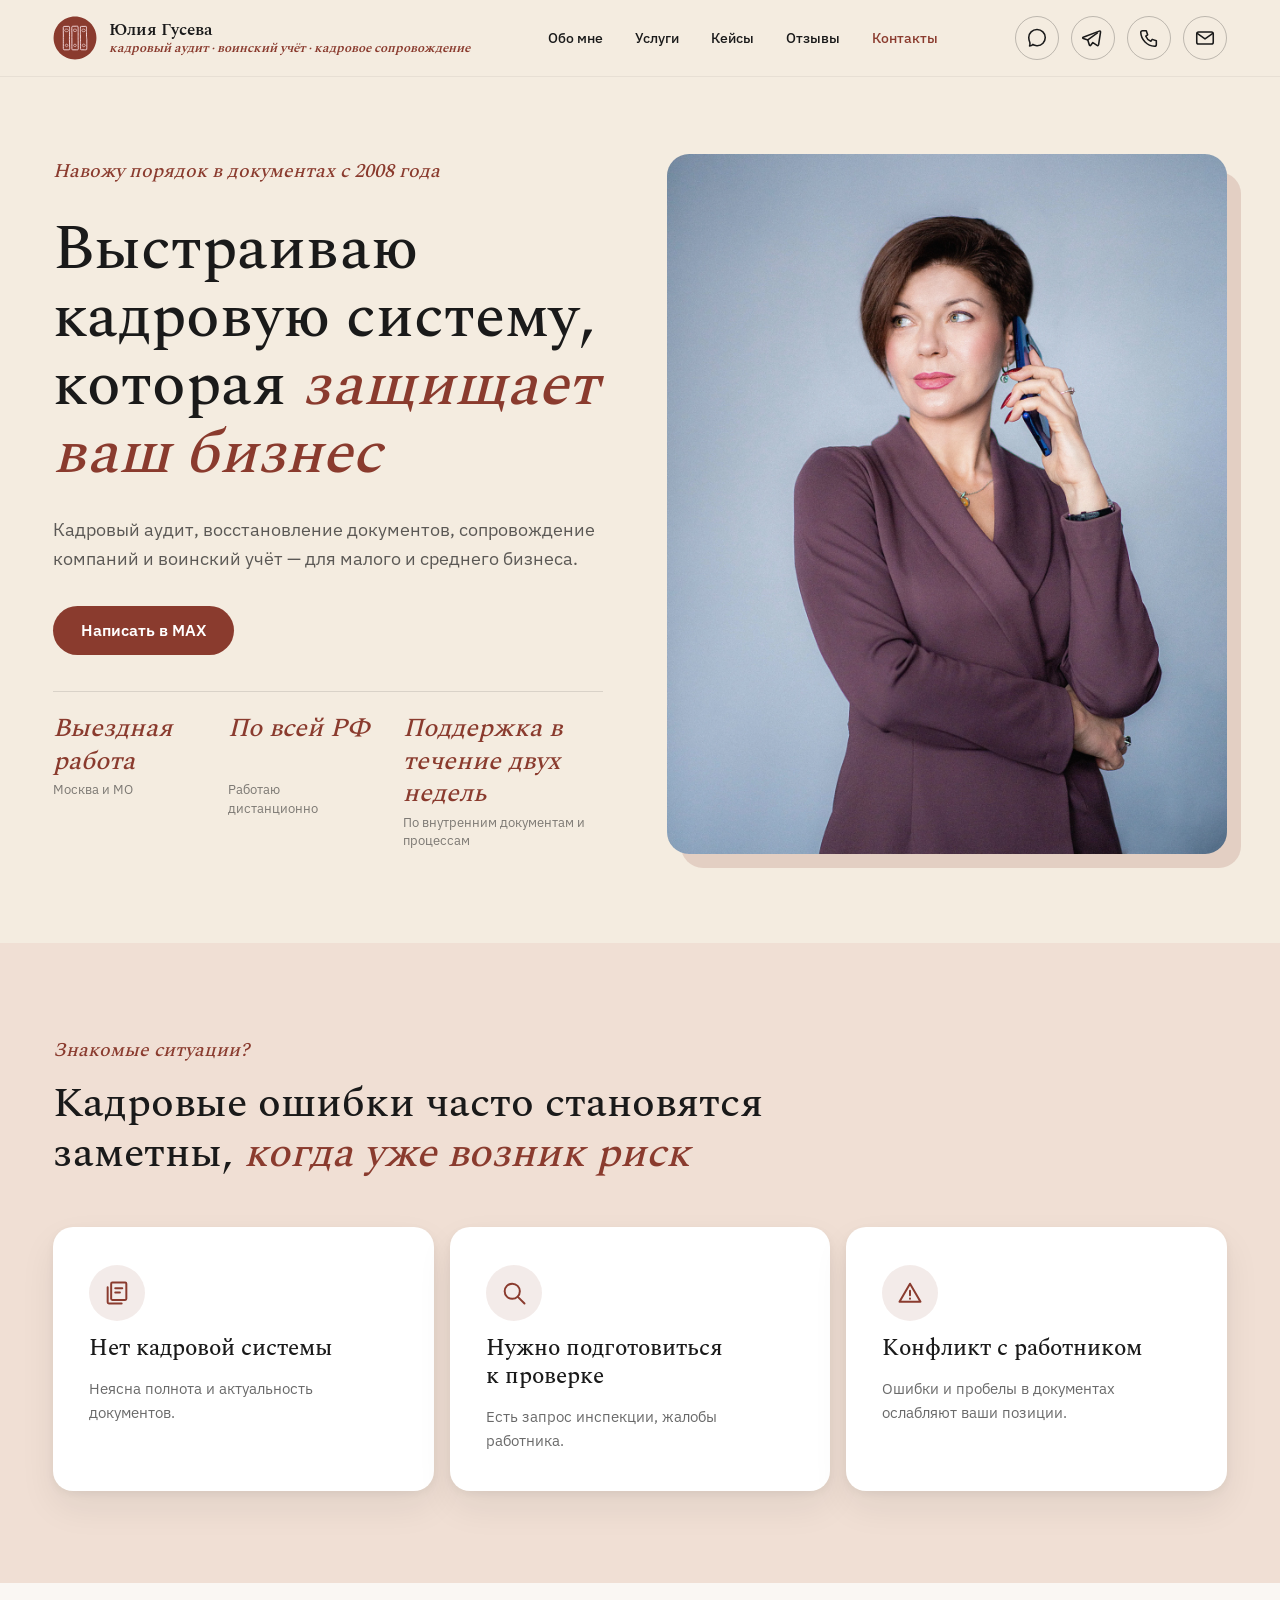
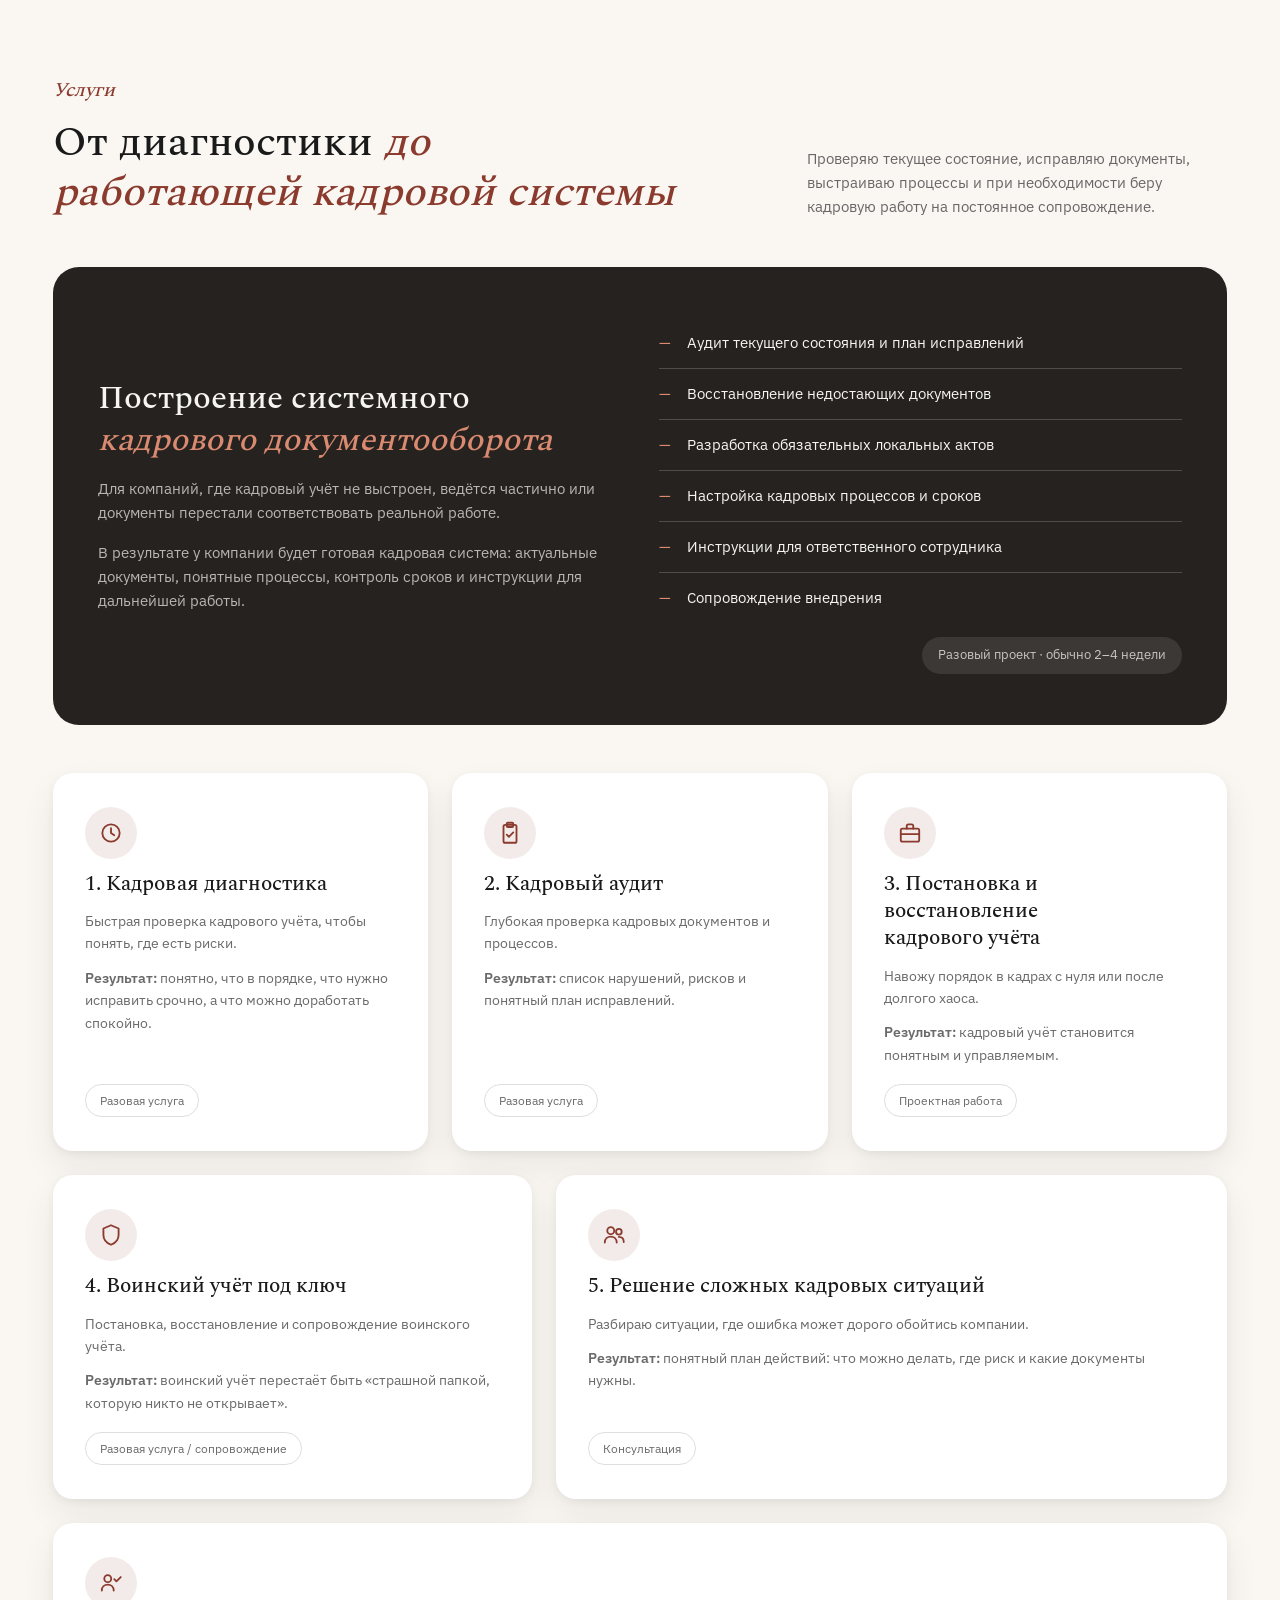
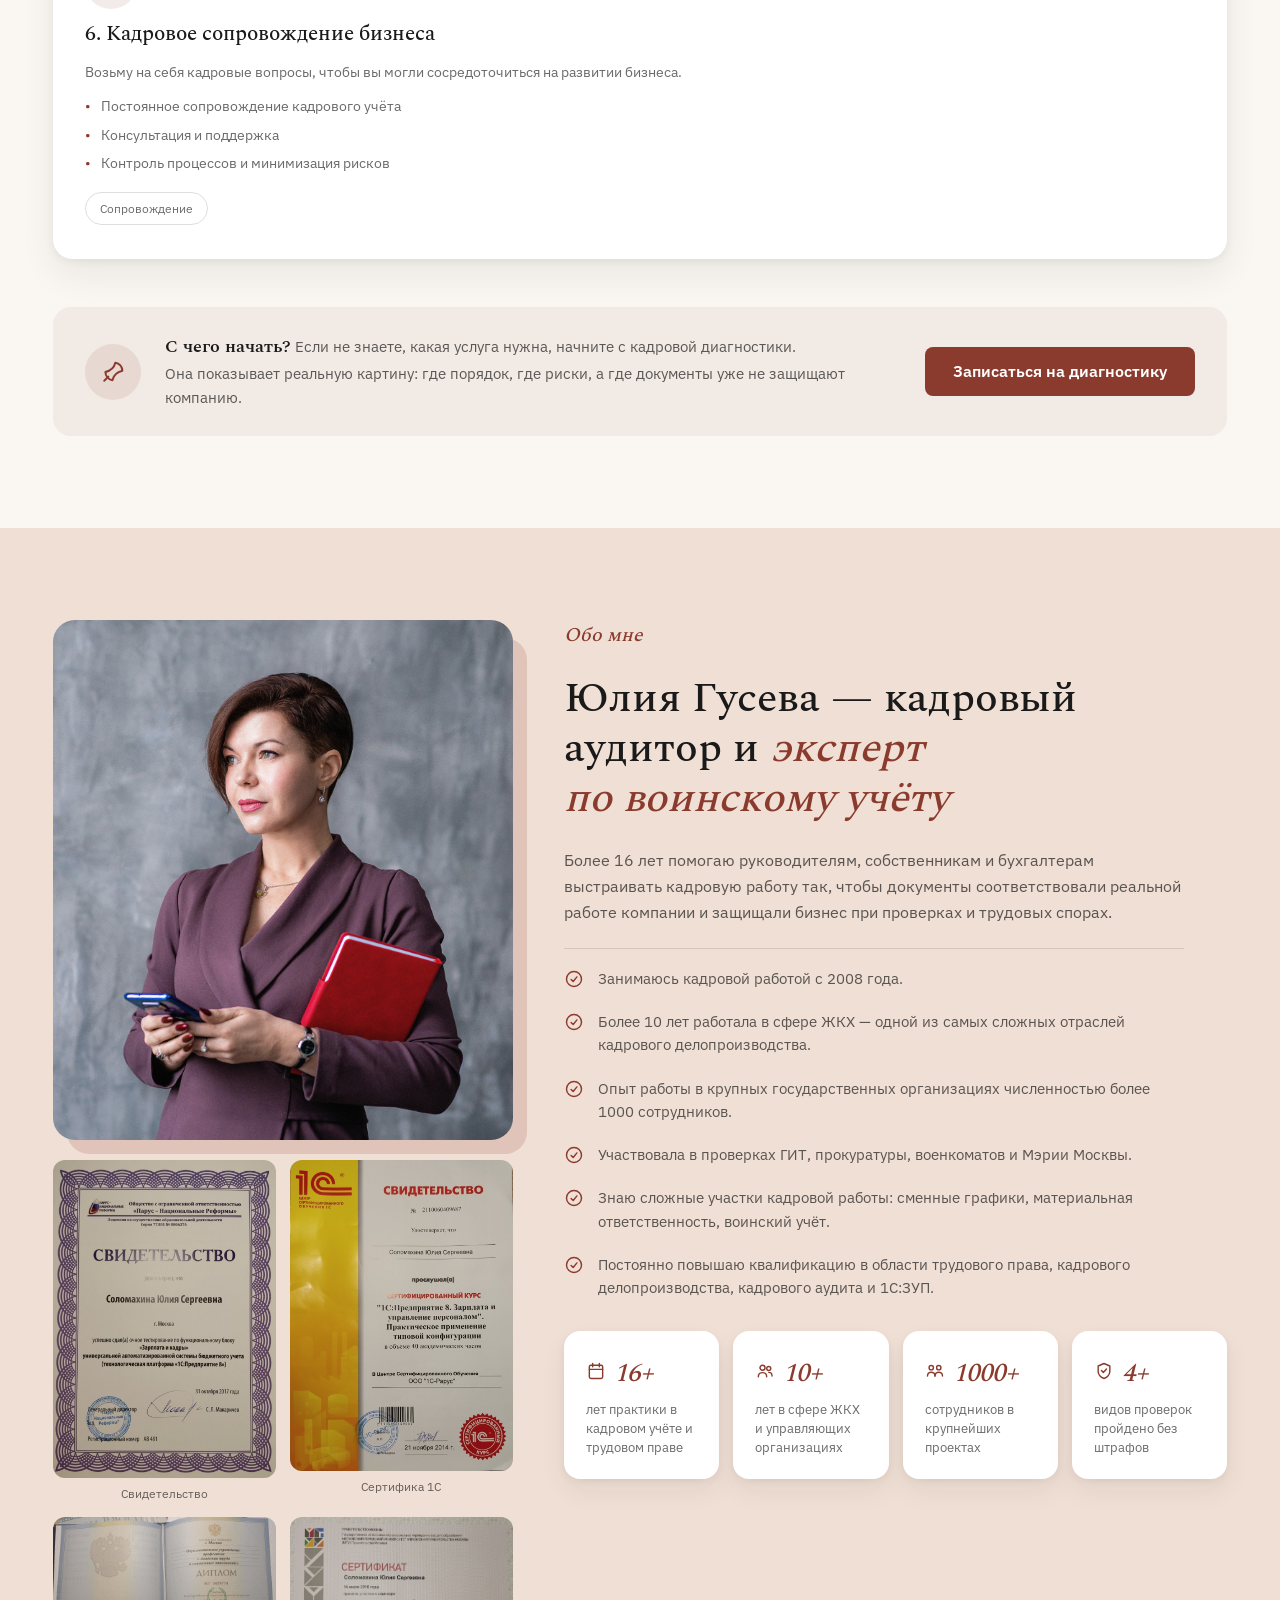
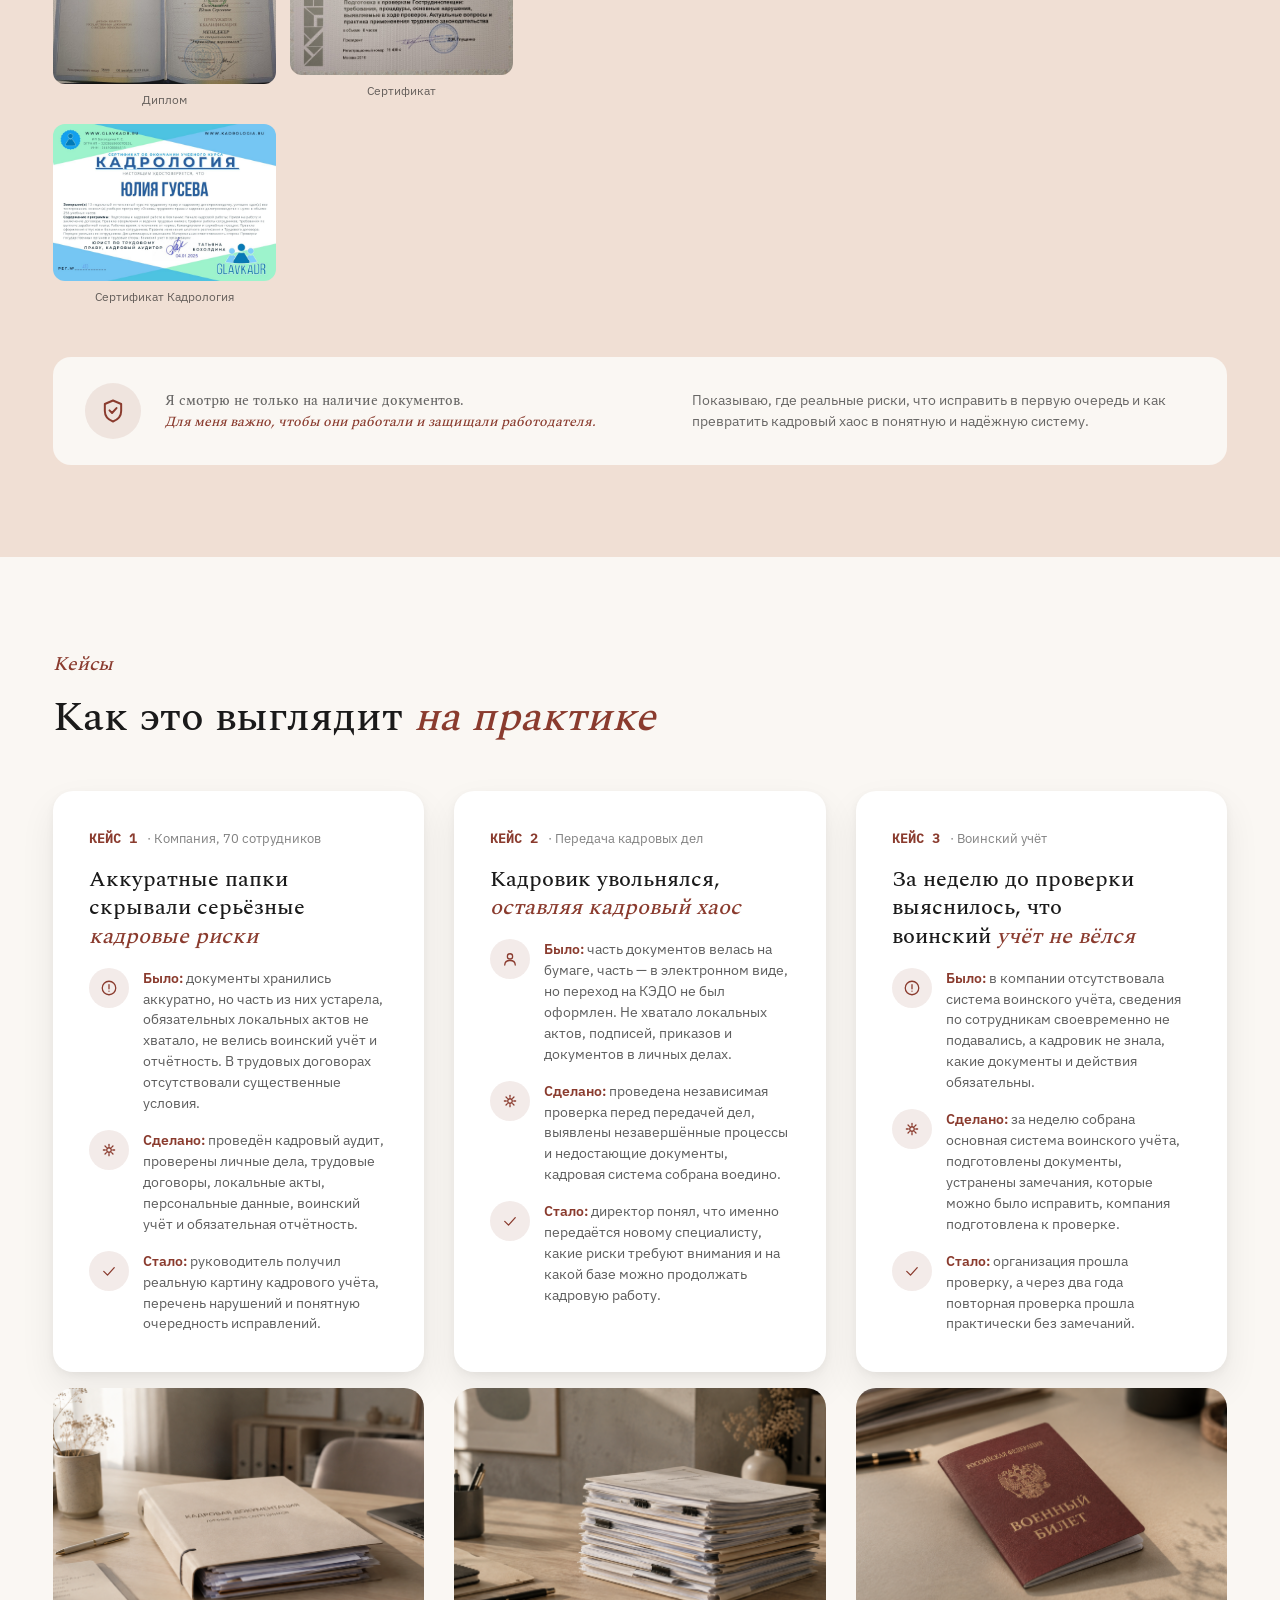
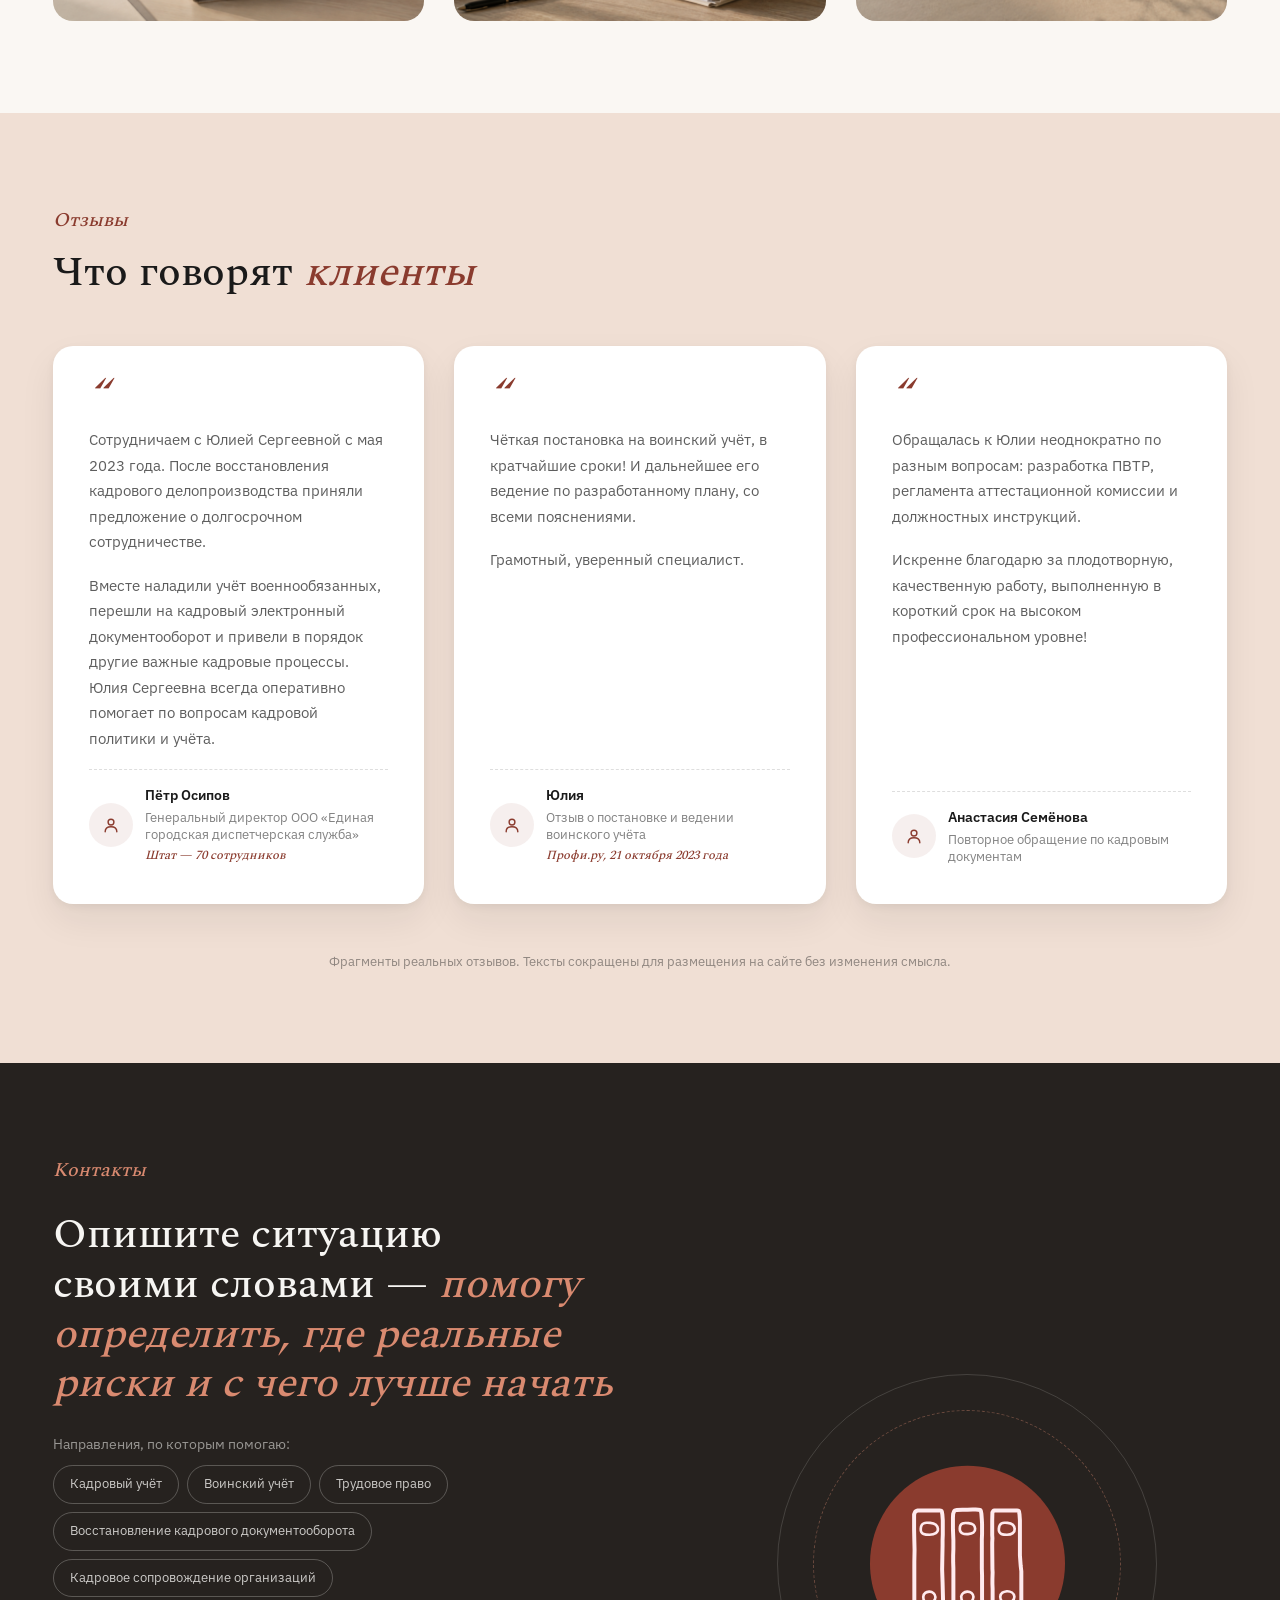
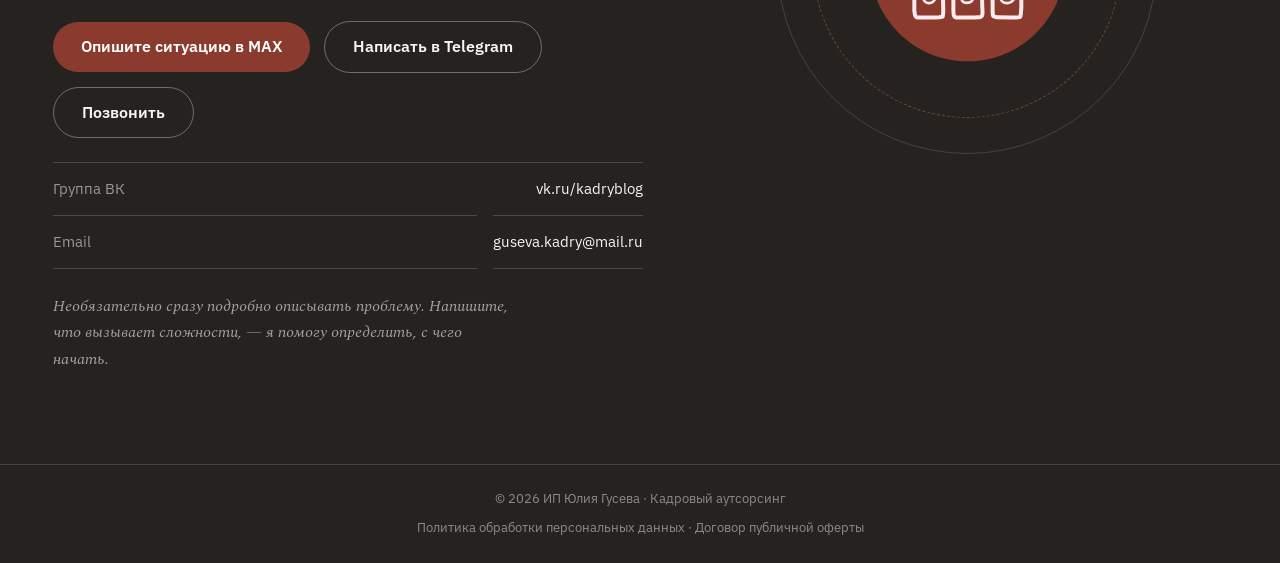
==== commit 72517258: "Optimize volume of pictures for deploying" ====
--- a/index.html
+++ b/index.html
@@ -144,7 +144,7 @@
         </div>
         <div class="hero__media">
           <picture class="photo-frame hero__photo">
-            <img src="assets/images/placeholders/DSC_1701.jpg" alt="Место для портретной фотографии Юлии Гусевой" width="720" height="900" decoding="async">
+            <img src="assets/images/placeholders/DSC_1701.webp" alt="Место для портретной фотографии Юлии Гусевой" width="720" height="900" decoding="async">
           </picture>
         </div>
       </div>
@@ -277,7 +277,7 @@
       <div class="container about__inner">
         <div class="about__media">
           <picture class="photo-frame about__photo">
-            <img src="assets/images/placeholders/DSC_1663.jpg" alt="Место для рабочей фотографии Юлии Гусевой" width="560" height="633" loading="lazy" decoding="async">
+            <img src="assets/images/placeholders/DSC_1663.webp" alt="Место для рабочей фотографии Юлии Гусевой" width="560" height="633" loading="lazy" decoding="async">
           </picture>
           <ul class="about__certs">
             <li><figure class="cert"><img src="assets/images/certificates/certificate 1.png" alt="Место для скана диплома" width="300" height="210" loading="lazy"><figcaption>Свидетельство</figcaption></figure></li>
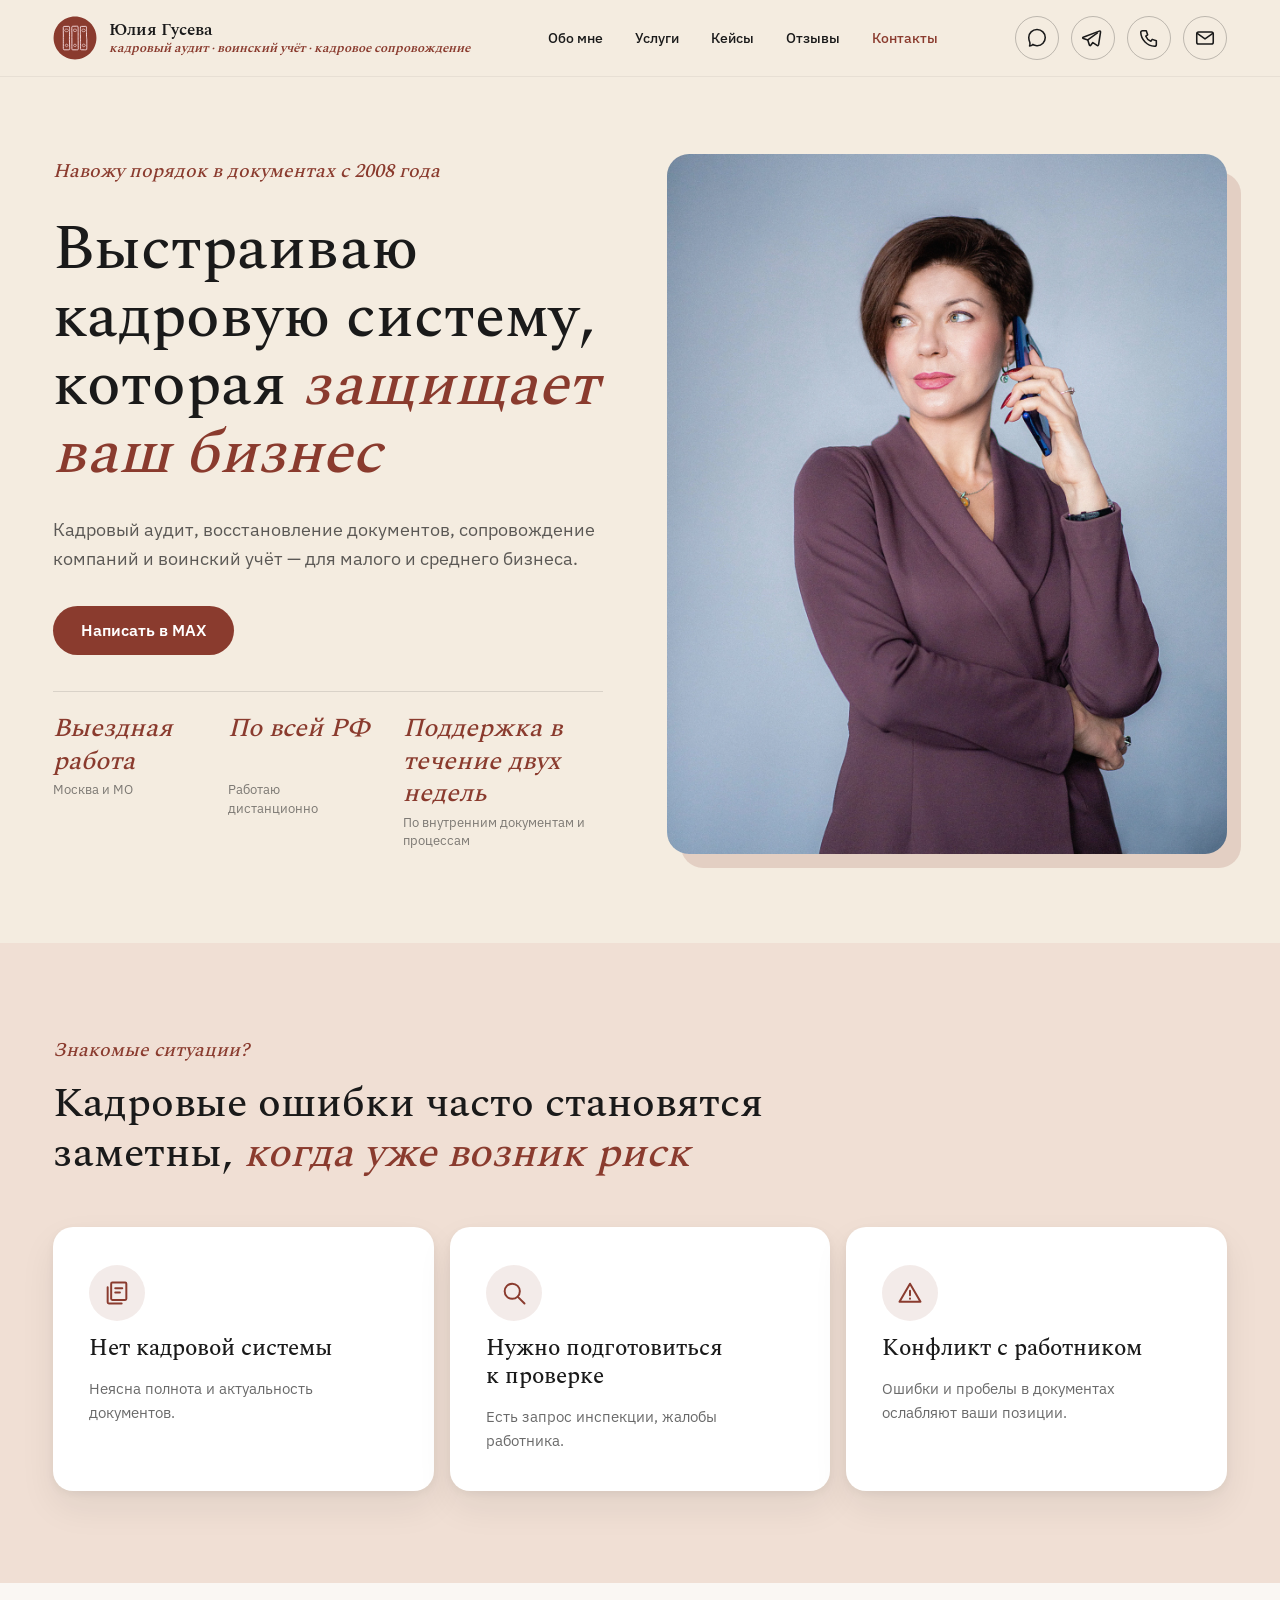
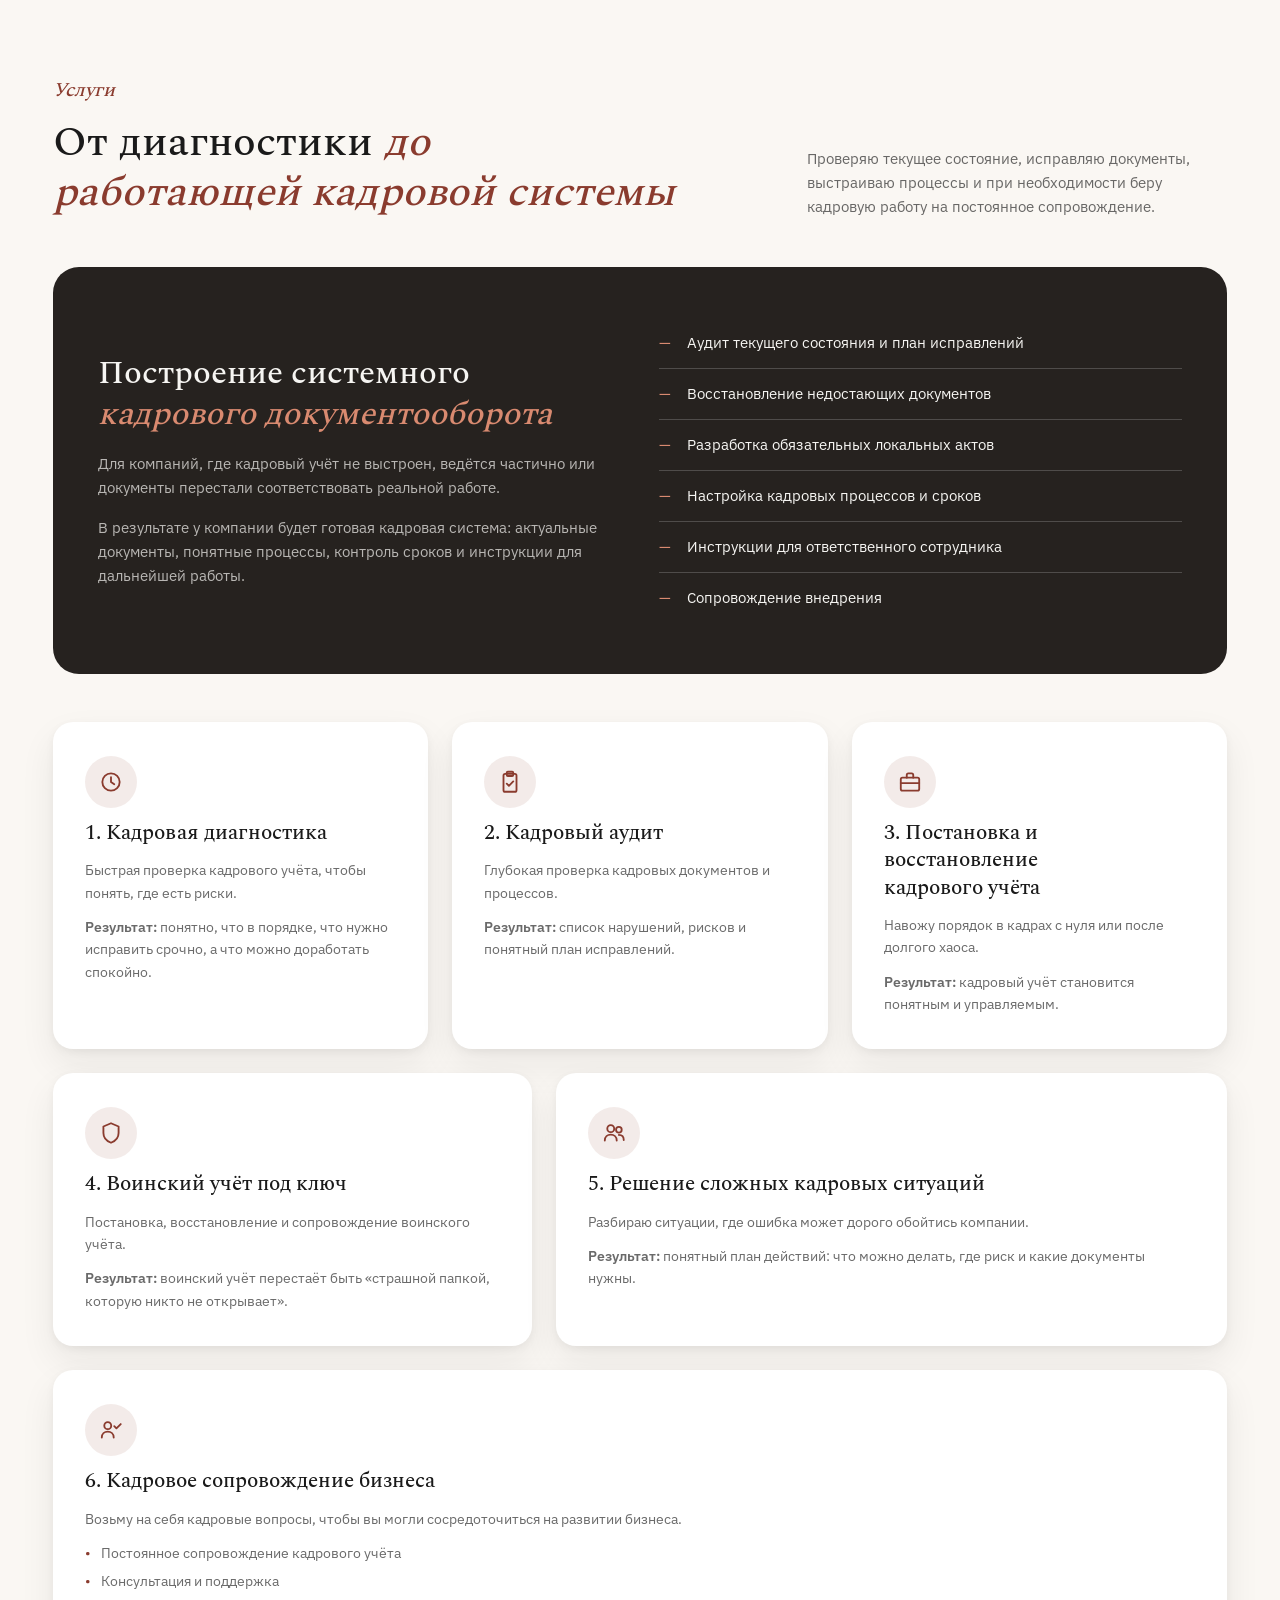
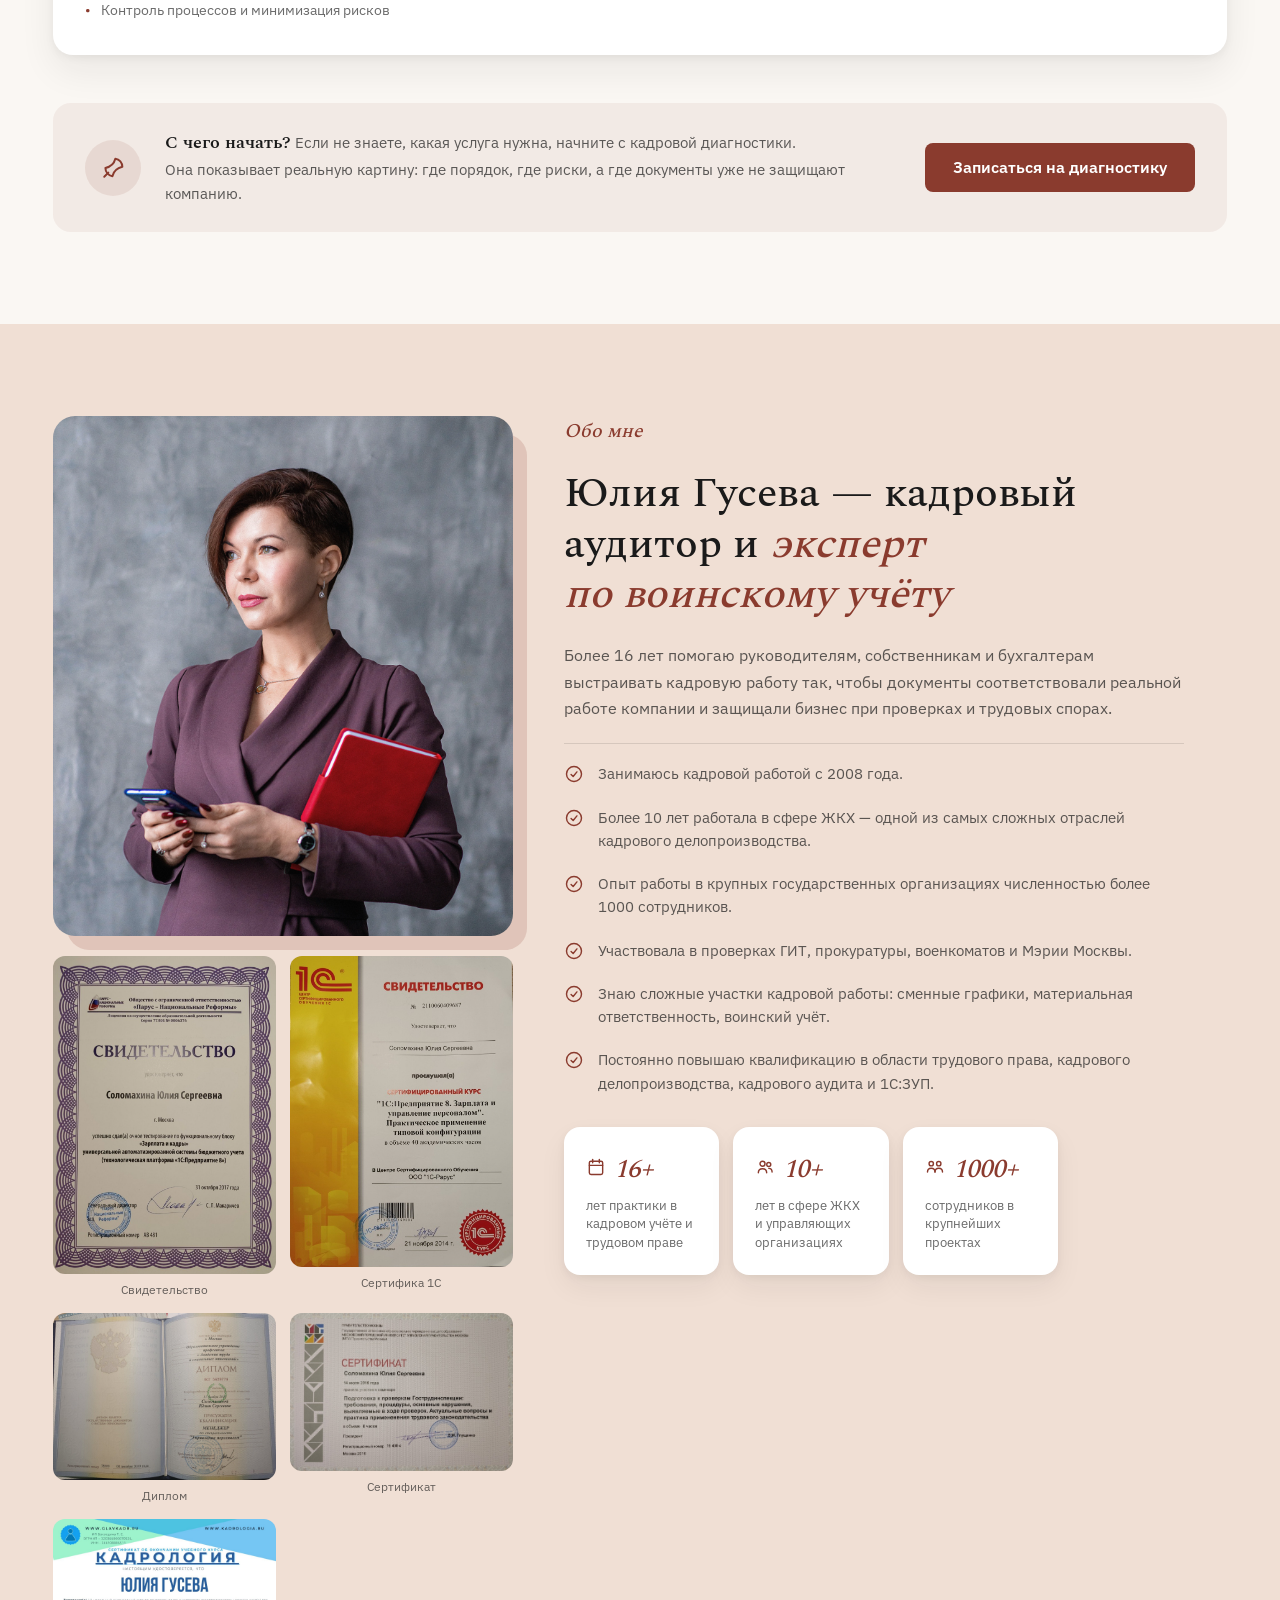
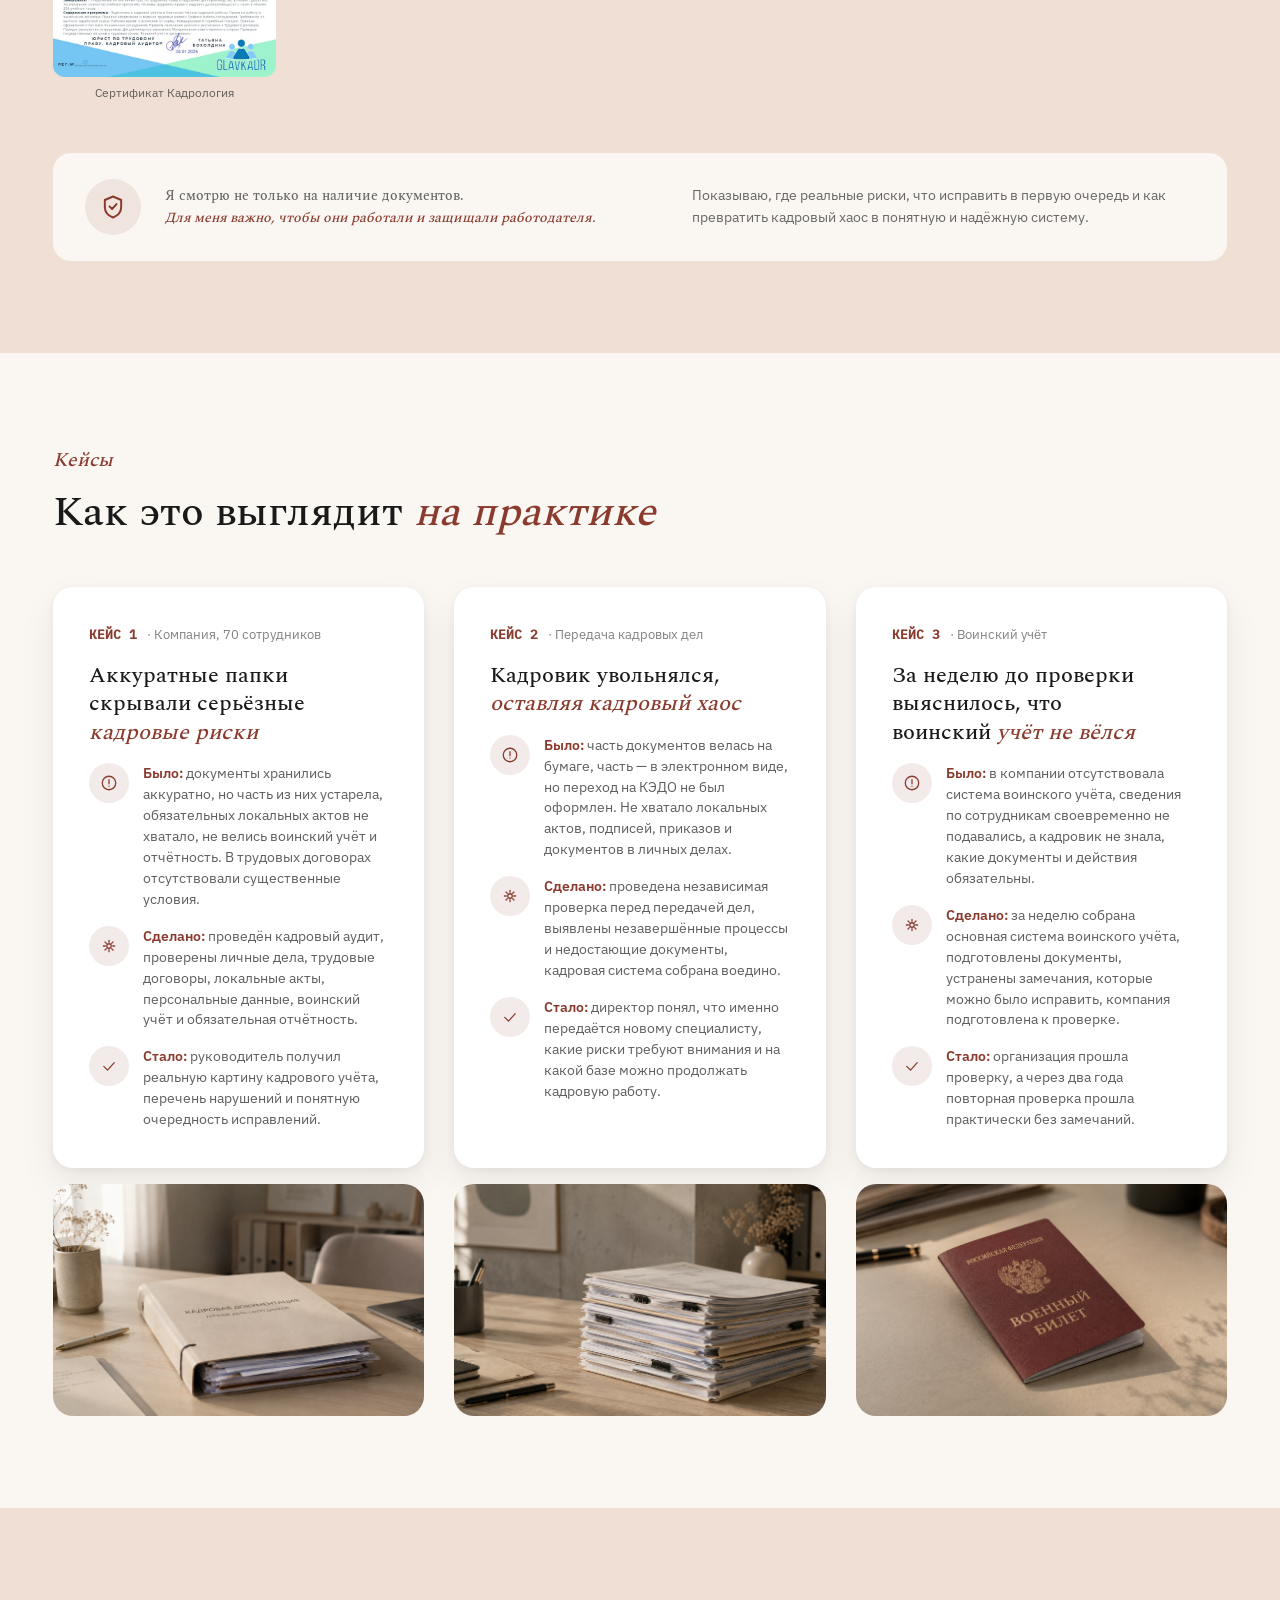
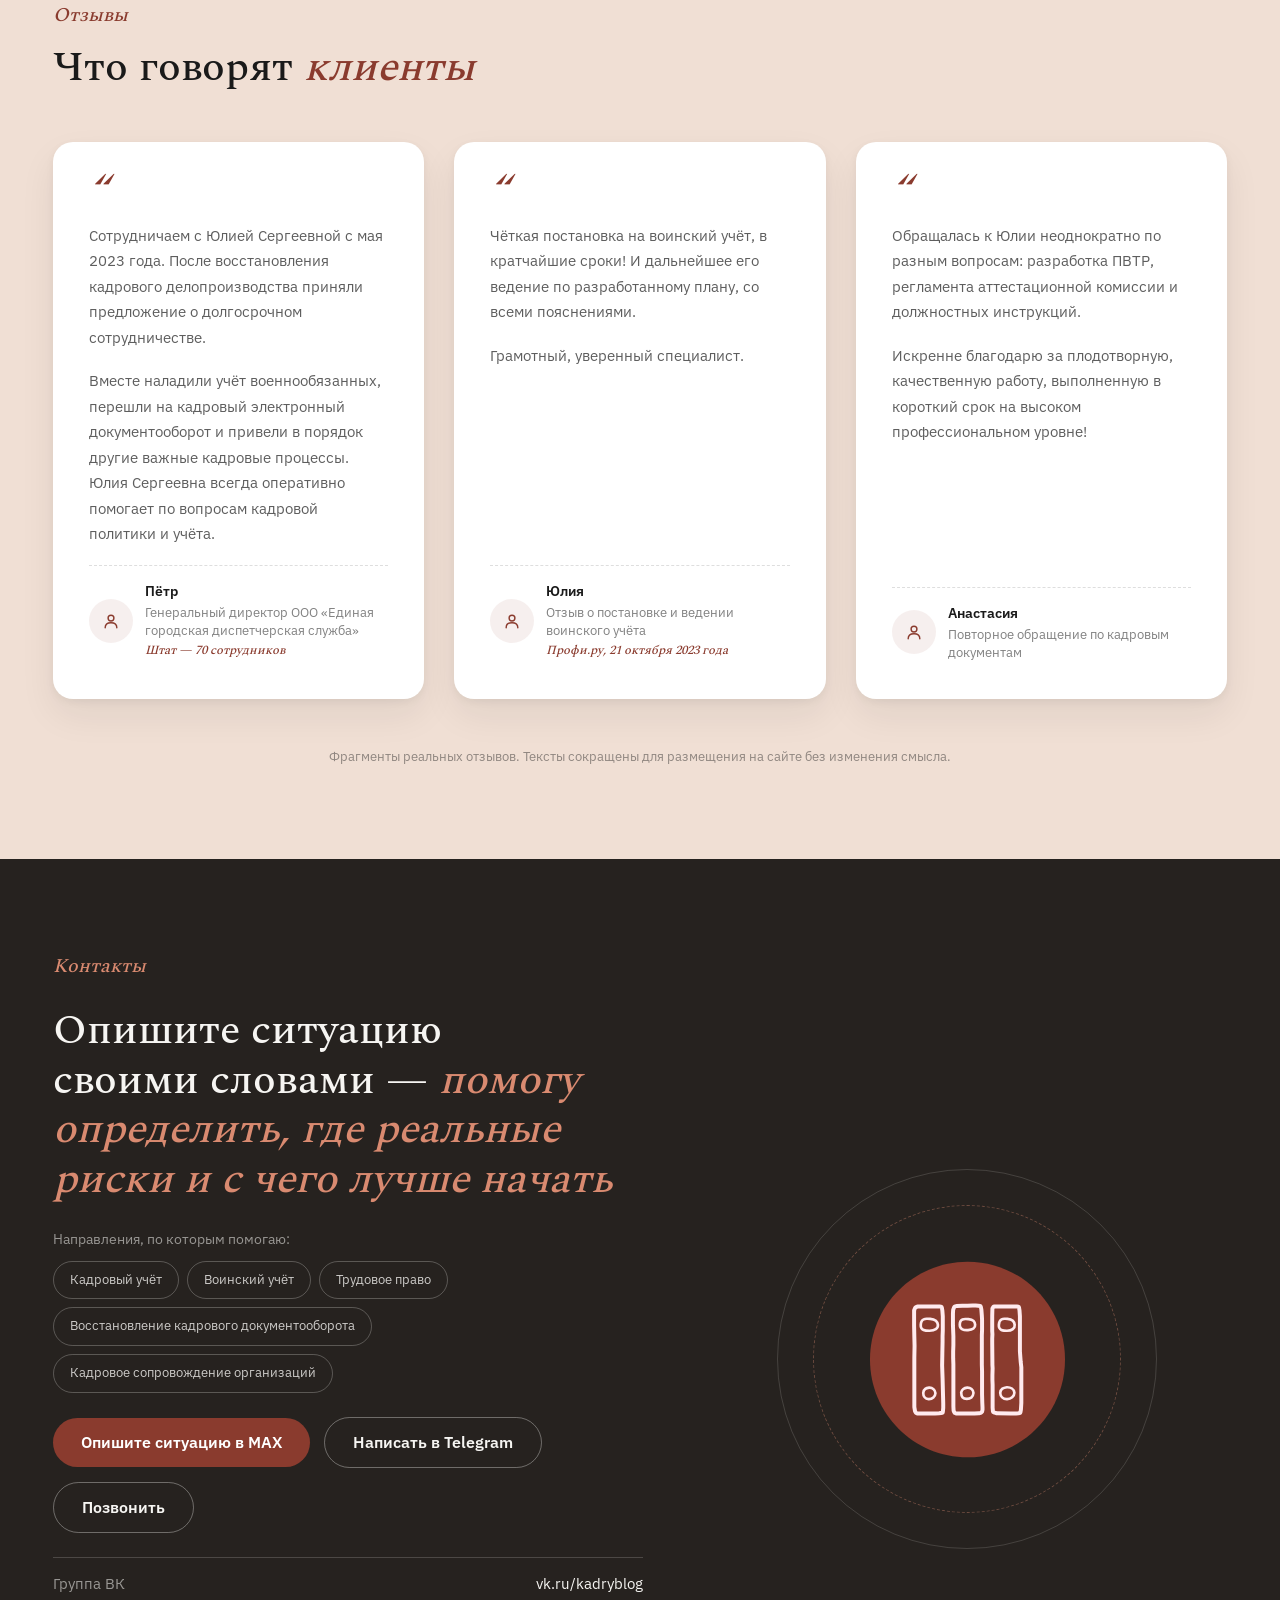
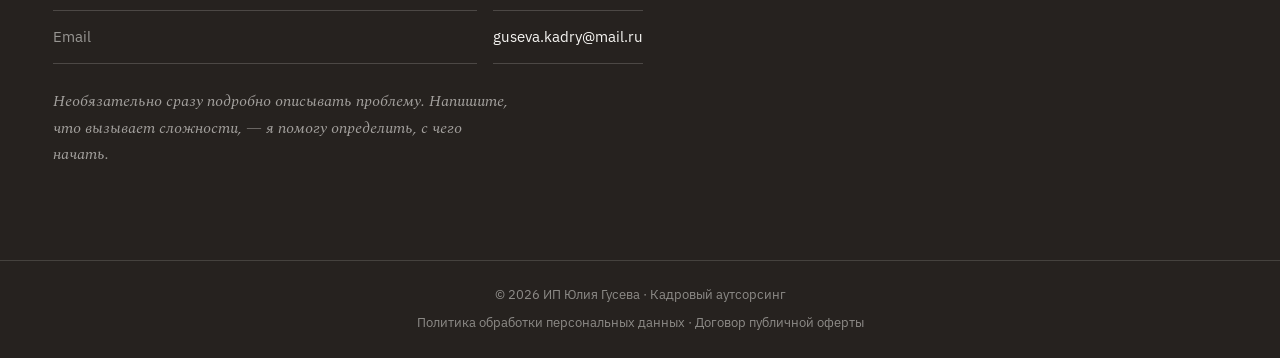
==== commit 40b357de: "Rework of getting mail adress and telphone number, add two pages for offer and privacy policy" ====
--- a/index.html
+++ b/index.html
@@ -76,7 +76,7 @@
         </nav>
         <ul class="site-header__social">
           <li>
-            <a class="icon-link" href="https://max.ru/u/f9LHodD0cOIP0qGOKpEIp43lGWrAIPPO7aq1S9DmgUbt89OQJOx_vxSJOGs" rel="noopener noreferrer nofollow" aria-label="Написать в MAX">
+            <a class="icon-link" href="https://max.ru/u/f9LHodD0cOIP0qGOKpEIp43lGWrAIPPO7aq1S9DmgUbt89OQJOx_vxSJOGs" target="_blank" rel="noopener noreferrer nofollow" aria-label="Написать в MAX">
               <svg
                 viewBox="0 0 24 24"
                 fill="none"
@@ -101,15 +101,15 @@
               </svg>
             </a>
           </li>
-          <li><a class="icon-link" href="https://t.me/GusevaYulyia" rel="noopener noreferrer nofollow" aria-label="Написать в Telegram">
+          <li><a class="icon-link" href="https://t.me/GusevaYulyia" target="_blank" rel="noopener noreferrer nofollow" aria-label="Написать в Telegram">
             <svg class="icon-link__svg icon-link__svg--telegram" viewBox="0 0 24 24" fill="none" stroke="currentColor" stroke-width="1.7" stroke-linecap="round" stroke-linejoin="round" aria-hidden="true"><path d="M21 4.5 L3.5 11.2 C2.7 11.5 2.75 12.4 3.6 12.65 L8.5 14.1 L10.2 19.6 C10.45 20.4 11.3 20.5 11.75 19.9 L14 17 L18.6 20.1 C19.3 20.55 20.1 20.15 20.3 19.3 L22.4 5.6 C22.55 4.7 21.8 4.2 21 4.5 Z"></path><path d="M8.5 14.1 L19 6.5"></path></svg>
           </a></li>
 
-          <li><a class="icon-link" href="tel:+79959011942" aria-label="Позвонить">
+          <li><a class="icon-link" href="tel:+79959011942" data-contact-phone="+79959011942" data-phone-display="+7 995 901-19-42" aria-label="Позвонить">
             <svg viewBox="0 0 24 24" fill="none" stroke="currentColor" stroke-width="1.7" stroke-linecap="round" stroke-linejoin="round" aria-hidden="true"><path d="M5 4 H9 L10.5 8.5 L8.5 10 C9.5 12.5 11.5 14.5 14 15.5 L15.5 13.5 L20 15 V19 C20 20 19 21 18 21 C10 20.5 3.5 14 3 6 C3 5 4 4 5 4 Z"></path></svg>
           </a></li>
 
-          <li><a class="icon-link" href="mailto:guseva.kadry@mail.ru" aria-label="Написать на почту">
+          <li><a class="icon-link" href="mailto:guseva.kadry@mail.ru" data-contact-email="guseva.kadry@mail.ru" aria-label="Написать на почту">
             <svg viewBox="0 0 24 24" fill="none" stroke="currentColor" stroke-width="1.7" stroke-linecap="round" stroke-linejoin="round" aria-hidden="true"><rect x="3" y="5.5" width="18" height="13" rx="2"></rect><path d="M3.5 7 L12 13 L20.5 7"></path></svg>
           </a></li>
         </ul>
@@ -126,7 +126,7 @@
           <p class="eyebrow">Навожу порядок в документах с 2008 года</p>
           <h1 class="hero__title" id="hero-title">Выстраиваю кадровую систему, которая <em>защищает ваш бизнес</em></h1>
           <p class="hero__lead">Кадровый аудит, восстановление документов, сопровождение компаний и воинский учёт — для малого и среднего бизнеса.</p>
-          <a class="btn btn--primary hero__cta" href="https://max.ru/u/f9LHodD0cOIP0qGOKpEIp43lGWrAIPPO7aq1S9DmgUbt89OQJOx_vxSJOGs">Написать в MAX</a>
+          <a class="btn btn--primary hero__cta" href="https://max.ru/u/f9LHodD0cOIP0qGOKpEIp43lGWrAIPPO7aq1S9DmgUbt89OQJOx_vxSJOGs" target="_blank" rel="noopener">Написать в MAX</a>
           <ul class="hero__stats">
             <li class="hero-stat">
               <p class="hero-stat__value">Выездная работа</p>
@@ -200,8 +200,7 @@
               <li>Настройка кадровых процессов и сроков</li>
               <li>Инструкции для ответственного сотрудника</li>
               <li>Сопровождение внедрения</li>
-            </ul>
-            <p class="service-feature__meta"><span class="pill pill--soft">Разовый проект · обычно 2–4 недели</span></p>
+            </ul
           </div>
         </article>
 
@@ -212,21 +211,18 @@
               <h3 class="service-card__title">1. Кадровая диагностика</h3>
               <p>Быстрая проверка кадрового учёта, чтобы понять, где есть риски.</p>
               <p><strong>Результат:</strong> понятно, что в порядке, что нужно исправить срочно, а что можно доработать спокойно.</p>
-              <p class="service-card__tag"><span class="pill">Разовая услуга</span></p>
             </article>
             <article class="card service-card">
               <span class="icon-circle icon-circle--sm" aria-hidden="true"><svg viewBox="0 0 24 24" fill="none" stroke="currentColor" stroke-width="1.7" stroke-linecap="round" stroke-linejoin="round"><rect x="6" y="4.5" width="12" height="16.5" rx="1.5"></rect><rect x="9" y="2.5" width="6" height="4" rx="1"></rect><path d="M9 13.5 L11 15.5 L15 11.5"></path></svg></span>
               <h3 class="service-card__title">2. Кадровый аудит</h3>
               <p>Глубокая проверка кадровых документов и процессов.</p>
               <p><strong>Результат:</strong> список нарушений, рисков и понятный план исправлений.</p>
-              <p class="service-card__tag"><span class="pill">Разовая услуга</span></p>
             </article>
             <article class="card service-card">
               <span class="icon-circle icon-circle--sm" aria-hidden="true"><svg viewBox="0 0 24 24" fill="none" stroke="currentColor" stroke-width="1.7" stroke-linecap="round" stroke-linejoin="round"><rect x="3.5" y="8" width="17" height="12" rx="1.5"></rect><path d="M9 8 V5.5 a1.5 1.5 0 0 1 1.5 -1.5 H13.5 a1.5 1.5 0 0 1 1.5 1.5 V8"></path><path d="M3.5 13 H20.5"></path></svg></span>
               <h3 class="service-card__title">3. Постановка и восстановление кадрового учёта</h3>
               <p>Навожу порядок в кадрах с нуля или после долгого хаоса.</p>
               <p><strong>Результат:</strong> кадровый учёт становится понятным и управляемым.</p>
-              <p class="service-card__tag"><span class="pill">Проектная работа</span></p>
             </article>
           </div>
 
@@ -236,14 +232,12 @@
               <h3 class="service-card__title">4. Воинский учёт под ключ</h3>
               <p>Постановка, восстановление и сопровождение воинского учёта.</p>
               <p><strong>Результат:</strong> воинский учёт перестаёт быть «страшной папкой, которую никто не открывает».</p>
-              <p class="service-card__tag"><span class="pill">Разовая услуга / сопровождение</span></p>
             </article>
             <article class="card service-card">
               <span class="icon-circle icon-circle--sm" aria-hidden="true"><svg viewBox="0 0 24 24" fill="none" stroke="currentColor" stroke-width="1.7" stroke-linecap="round" stroke-linejoin="round"><circle cx="9" cy="8" r="3.2"></circle><path d="M3.5 19 C3.5 15.5 6 13.5 9 13.5 C12 13.5 14.5 15.5 14.5 19"></path><circle cx="16.5" cy="9" r="2.6"></circle><path d="M16.5 13.8 C19 13.8 21 15.5 21 18.5"></path></svg></span>
               <h3 class="service-card__title">5. Решение сложных кадровых ситуаций</h3>
               <p>Разбираю ситуации, где ошибка может дорого обойтись компании.</p>
               <p><strong>Результат:</strong> понятный план действий: что можно делать, где риск и какие документы нужны.</p>
-              <p class="service-card__tag"><span class="pill">Консультация</span></p>
             </article>
           </div>
 
@@ -257,7 +251,6 @@
                 <li>Консультация и поддержка</li>
                 <li>Контроль процессов и минимизация рисков</li>
               </ul>
-              <p class="service-card__tag"><span class="pill">Сопровождение</span></p>
             </article>
           </div>
         </div>
@@ -268,7 +261,7 @@
             <p><strong>С чего начать?</strong> Если не знаете, какая услуга нужна, начните с кадровой диагностики.</p>
             <p>Она показывает реальную картину: где порядок, где риски, а где документы уже не защищают компанию.</p>
           </div>
-          <a class="btn btn--primary btn--square" href="https://max.ru/u/f9LHodD0cOIP0qGOKpEIp43lGWrAIPPO7aq1S9DmgUbt89OQJOx_vxSJOGs" rel="noopener noreferrer nofollow">Записаться на диагностику</a>
+          <a class="btn btn--primary btn--square" href="https://max.ru/u/f9LHodD0cOIP0qGOKpEIp43lGWrAIPPO7aq1S9DmgUbt89OQJOx_vxSJOGs" target="_blank" rel="noopener noreferrer nofollow">Записаться на диагностику</a>
         </div>
       </div>
     </section>
@@ -312,10 +305,6 @@
               <span class="stat-card__head"><svg viewBox="0 0 24 24" fill="none" stroke="currentColor" stroke-width="1.7" stroke-linecap="round" stroke-linejoin="round" aria-hidden="true"><circle cx="7.5" cy="8" r="2.6"></circle><circle cx="16.5" cy="8" r="2.6"></circle><path d="M3 18 C3 15 5 13.4 7.5 13.4 C10 13.4 12 15 12 18"></path><path d="M12 18 C12 15 14 13.4 16.5 13.4 C19 13.4 21 15 21 18"></path></svg><span class="stat-card__value">1000+</span></span>
               <p>сотрудников в крупнейших проектах</p>
             </li>
-            <li class="stat-card">
-              <span class="stat-card__head"><svg viewBox="0 0 24 24" fill="none" stroke="currentColor" stroke-width="1.7" stroke-linecap="round" stroke-linejoin="round" aria-hidden="true"><path d="M12 3 L19 6 V12 C19 16.5 16 19.5 12 21 C8 19.5 5 16.5 5 12 V6 Z"></path><path d="M9 11.5 L11.2 13.7 L15 9.5"></path></svg><span class="stat-card__value">4+</span></span>
-              <p>видов проверок пройдено без штрафов</p>
-            </li>
           </ul>
         </div>
         <div class="about__quote">
@@ -347,7 +336,7 @@
             <article class="card case-card">
               <p class="case-card__label"><span class="case-card__num">КЕЙС 2</span><span class="case-card__ctx">· Передача кадровых дел</span></p>
               <h3 class="case-card__title">Кадровик увольнялся, <em>оставляя кадровый хаос</em></h3>
-              <div class="case-row"><span class="icon-circle icon-circle--xs" aria-hidden="true"><svg viewBox="0 0 24 24" fill="none" stroke="currentColor" stroke-width="1.7" stroke-linecap="round" stroke-linejoin="round"><circle cx="12" cy="8.5" r="3.5"></circle><path d="M5 20 C5 16 8 14 12 14 C16 14 19 16 19 20"></path></svg></span><p class="case-row__text"><strong>Было:</strong> часть документов велась на бумаге, часть — в электронном виде, но переход на КЭДО не был оформлен. Не хватало локальных актов, подписей, приказов и документов в личных делах.</p></div>
+              <div class="case-row"><span class="icon-circle icon-circle--xs" aria-hidden="true"><svg viewBox="0 0 24 24" fill="none" stroke="currentColor" stroke-width="1.7" stroke-linecap="round"><circle cx="12" cy="12" r="9"></circle><path d="M12 7.5 V13"></path><path d="M12 16.2 V16.3"></path></svg></span><p class="case-row__text"><strong>Было:</strong> часть документов велась на бумаге, часть — в электронном виде, но переход на КЭДО не был оформлен. Не хватало локальных актов, подписей, приказов и документов в личных делах.</p></div>
               <div class="case-row"><span class="icon-circle icon-circle--xs" aria-hidden="true"><svg viewBox="0 0 24 24" fill="none" stroke="currentColor" stroke-width="1.7" stroke-linecap="round" stroke-linejoin="round"><circle cx="12" cy="12" r="3"></circle><path d="M12 4.5 V7"></path><path d="M12 17 V19.5"></path><path d="M4.5 12 H7"></path><path d="M17 12 H19.5"></path><path d="M6.7 6.7 L8.5 8.5"></path><path d="M15.5 15.5 L17.3 17.3"></path><path d="M17.3 6.7 L15.5 8.5"></path><path d="M8.5 15.5 L6.7 17.3"></path></svg></span><p class="case-row__text"><strong>Сделано:</strong> проведена независимая проверка перед передачей дел, выявлены незавершённые процессы и недостающие документы, кадровая система собрана воедино.</p></div>
               <div class="case-row"><span class="icon-circle icon-circle--xs" aria-hidden="true"><svg viewBox="0 0 24 24" fill="none" stroke="currentColor" stroke-width="1.7" stroke-linecap="round" stroke-linejoin="round"><path d="M5 12.5 L10 17.5 L19 7.5"></path></svg></span><p class="case-row__text"><strong>Стало:</strong> директор понял, что именно передаётся новому специалисту, какие риски требуют внимания и на какой базе можно продолжать кадровую работу.</p></div>
             </article>
@@ -381,7 +370,7 @@
             <footer class="review-card__author">
               <span class="review-card__avatar" aria-hidden="true"><svg viewBox="0 0 24 24" fill="none" stroke="currentColor" stroke-width="1.7" stroke-linecap="round" stroke-linejoin="round"><circle cx="12" cy="8.5" r="3.5"></circle><path d="M5 20 C5 16 8 14 12 14 C16 14 19 16 19 20"></path></svg></span>
               <span class="review-card__meta">
-                <span class="review-card__name">Пётр Осипов</span>
+                <span class="review-card__name">Пётр</span>
                 <span class="review-card__role">Генеральный директор ООО «Единая городская диспетчерская служба»</span>
                 <span class="review-card__source">Штат — 70 сотрудников</span>
               </span>
@@ -407,7 +396,7 @@
             <footer class="review-card__author">
               <span class="review-card__avatar" aria-hidden="true"><svg viewBox="0 0 24 24" fill="none" stroke="currentColor" stroke-width="1.7" stroke-linecap="round" stroke-linejoin="round"><circle cx="12" cy="8.5" r="3.5"></circle><path d="M5 20 C5 16 8 14 12 14 C16 14 19 16 19 20"></path></svg></span>
               <span class="review-card__meta">
-                <span class="review-card__name">Анастасия Семёнова</span>
+                <span class="review-card__name">Анастасия</span>
                 <span class="review-card__role">Повторное обращение по кадровым документам</span>
               </span>
             </footer>
@@ -436,18 +425,18 @@
 
           <div class="action-row">
 
-            <a class="btn btn--primary" href="https://max.ru/u/f9LHodD0cOIP0qGOKpEIp43lGWrAIPPO7aq1S9DmgUbt89OQJOx_vxSJOGs" rel="noopener noreferrer nofollow">Опишите ситуацию в MAX</a>
-
-            <a class="btn btn--outline-dark" href="https://t.me/GusevaYulyia" rel="noopener noreferrer nofollow">Написать в Telegram</a>
-
-            <a class="btn btn--outline-dark" href="tel:+79959011942">Позвонить</a>
+            <a class="btn btn--primary" href="https://max.ru/u/f9LHodD0cOIP0qGOKpEIp43lGWrAIPPO7aq1S9DmgUbt89OQJOx_vxSJOGs" target="_blank" rel="noopener noreferrer nofollow">Опишите ситуацию в MAX</a>
+
+            <a class="btn btn--outline-dark" href="https://t.me/GusevaYulyia" target="_blank" rel="noopener noreferrer nofollow">Написать в Telegram</a>
+
+            <a class="btn btn--outline-dark" href="tel:+79959011942" data-contact-phone="+79959011942" data-phone-display="+7 995 901-19-42">Позвонить</a>
           </div>
 
           <dl class="contacts__list">
             <dt>Группа ВК</dt>
             <dd><a href="https://vk.ru/kadryblog" target="_blank" rel="noopener noreferrer nofollow">vk.ru/kadryblog</a></dd>
             <dt>Email</dt>
-            <dd><a href="mailto:guseva.kadry@mail.ru">guseva.kadry@mail.ru</a></dd>
+            <dd><a href="mailto:guseva.kadry@mail.ru" data-contact-email="guseva.kadry@mail.ru">guseva.kadry@mail.ru</a></dd>
           </dl>
 
           <p class="contacts__note">Необязательно сразу подробно описывать проблему. Напишите, что вызывает сложности, — я помогу определить, с чего начать.</p>
@@ -466,8 +455,21 @@
     <div class="container site-footer__inner">
       <p>© 2026 ИП Юлия Гусева · Кадровый аутсорсинг</p>
 
-      <p><a href="assets/docs/%D0%9F%D0%BE%D0%BB%D0%B8%D1%82%D0%B8%D0%BA%D0%B0_%D0%BE%D0%B1%D1%80%D0%B0%D0%B1%D0%BE%D1%82%D0%BA%D0%B8_%D0%BF%D0%B5%D1%80%D1%81%D0%BE%D0%BD%D0%B0%D0%BB%D1%8C%D0%BD%D1%8B%D1%85_%D0%B4%D0%B0%D0%BD%D0%BD%D1%8B%D1%85_%D0%98%D0%9F_%D0%93%D1%83%D1%81%D0%B5%D0%B2%D0%B0_%D0%AE%D0%A1.docx">Политика обработки персональных данных</a> · <a href="assets/docs/%D0%9F%D1%83%D0%B1%D0%BB%D0%B8%D1%87%D0%BD%D0%B0%D1%8F_%D0%BE%D1%84%D0%B5%D1%80%D1%82%D0%B0_%D0%98%D0%9F_%D0%93%D1%83%D1%81%D0%B5%D0%B2%D0%B0_%D0%AE%D0%A1.docx">Договор публичной оферты</a></p>
+      <p><a href="/assets/docs/privacy-policy/">Политика обработки персональных данных</a> · <a href="/assets/docs/offer/">Договор публичной оферты</a></p>
     </div>
   </footer>
+  <div class="contact-toast" role="status" aria-live="polite" aria-atomic="true" hidden></div>
+
+  <div class="phone-modal" data-phone-modal hidden>
+    <div class="phone-modal__overlay" data-phone-modal-close></div>
+    <div class="phone-modal__dialog" role="dialog" aria-modal="true" aria-labelledby="phone-modal-title">
+      <button class="phone-modal__close" type="button" data-phone-modal-close aria-label="Закрыть окно">
+        <svg viewBox="0 0 24 24" fill="none" stroke="currentColor" stroke-width="1.8" stroke-linecap="round" aria-hidden="true"><path d="M6 6 L18 18"></path><path d="M18 6 L6 18"></path></svg>
+      </button>
+      <h2 class="phone-modal__title" id="phone-modal-title">Номер телефона</h2>
+      <p class="phone-modal__number" data-phone-modal-number></p>
+      <button class="btn btn--primary phone-modal__copy" type="button" data-phone-modal-copy>Скопировать номер</button>
+    </div>
+  </div>
 </body>
 </html>
--- a/css/components.css
+++ b/css/components.css
@@ -264,4 +264,270 @@
 
 .icon-link__svg--telegram {
   transform: translateX(-2px);
-}+}
+
+.contact-toast {
+  position: fixed;
+  right: clamp(16px, 3vw, 32px);
+  bottom: clamp(16px, 3vw, 32px);
+  z-index: 1000;
+  max-width: min(360px, calc(100vw - 32px));
+  padding: 14px 18px;
+  border-radius: 8px;
+  background: var(--color-dark);
+  color: var(--color-on-dark);
+  box-shadow: var(--shadow-card);
+  font-weight: 500;
+  opacity: 0;
+  transform: translateY(12px);
+  pointer-events: none;
+  transition: opacity var(--transition), transform var(--transition);
+}
+
+.contact-toast.is-visible {
+  opacity: 1;
+  transform: translateY(0);
+}
+
+.phone-modal {
+  position: fixed;
+  inset: 0;
+  z-index: 900;
+  display: grid;
+  place-items: center;
+  padding: 20px;
+}
+
+.phone-modal[hidden],
+.contact-toast[hidden] {
+  display: none;
+}
+
+.phone-modal__overlay {
+  position: absolute;
+  inset: 0;
+  background: rgba(26, 26, 26, 0.56);
+}
+
+.phone-modal__dialog {
+  position: relative;
+  z-index: 1;
+  width: min(100%, 420px);
+  padding: 32px;
+  border-radius: var(--radius-sm);
+  background: var(--color-white);
+  box-shadow: var(--shadow-card);
+}
+
+.phone-modal__close {
+  position: absolute;
+  top: 12px;
+  right: 12px;
+  display: inline-flex;
+  align-items: center;
+  justify-content: center;
+  width: 40px;
+  height: 40px;
+  border-radius: 8px;
+  color: var(--color-text);
+}
+
+.phone-modal__close:hover {
+  background: var(--color-accent-soft);
+  color: var(--color-accent);
+}
+
+.phone-modal__close svg {
+  width: 22px;
+  height: 22px;
+}
+
+.phone-modal__title {
+  padding-right: 32px;
+  font-size: var(--fs-h3);
+}
+
+.phone-modal__number {
+  margin-top: 14px;
+  font-family: var(--font-mono);
+  font-size: 1.125rem;
+  color: var(--color-text-70);
+}
+
+.phone-modal__copy {
+  width: 100%;
+  margin-top: 24px;
+}
+
+body.contact-modal-open {
+  overflow: hidden;
+}
+
+.legal-page {
+  background: var(--color-surface);
+}
+
+.legal-header {
+  background: var(--color-beige);
+  border-bottom: 1px solid rgba(26, 26, 26, 0.06);
+}
+
+.legal-header__inner {
+  display: flex;
+  align-items: center;
+  justify-content: space-between;
+  gap: 20px;
+  padding-block: 16px;
+}
+
+.legal-header__back {
+  font-weight: 600;
+  white-space: nowrap;
+}
+
+.legal-main {
+  padding-block: clamp(32px, 5vw, 72px);
+}
+
+.legal-doc {
+  width: min(100% - 32px, 900px);
+  margin-inline: auto;
+  padding: clamp(28px, 4vw, 52px);
+  border-radius: var(--radius-sm);
+  background: var(--color-white);
+  box-shadow: var(--shadow-card-sm);
+  color: var(--color-text);
+  line-height: 1.75;
+}
+
+.legal-doc h1 {
+  margin-bottom: 12px;
+  text-align: center;
+  font-size: clamp(1.75rem, 1.2rem + 2vw, 2.5rem);
+  color: var(--color-accent);
+}
+
+.legal-doc h2 {
+  margin-top: clamp(28px, 4vw, 44px);
+  margin-bottom: 12px;
+  font-family: var(--font-serif);
+  font-size: clamp(1.25rem, 1rem + 0.8vw, 1.625rem);
+  font-weight: 600;
+  color: var(--color-text);
+}
+
+.legal-doc h2:first-child {
+  margin-top: 0;
+}
+
+.legal-doc p {
+  margin-top: 10px;
+}
+
+.legal-doc strong {
+  font-weight: 600;
+}
+
+.legal-doc em {
+  font-family: inherit;
+  font-style: italic;
+  color: inherit;
+}
+
+.legal-doc ul,
+.legal-doc ol {
+  margin-top: 12px;
+  padding-left: 1.4em;
+}
+
+.legal-doc ul {
+  list-style: disc;
+}
+
+.legal-doc ol {
+  list-style: decimal;
+}
+
+.legal-doc li + li {
+  margin-top: 6px;
+}
+
+.legal-doc__subtitle,
+.legal-doc__center,
+.legal-doc__meta,
+.legal-doc__divider {
+  text-align: center;
+}
+
+.legal-doc__subtitle {
+  margin-top: 0;
+  font-family: var(--font-serif);
+  font-size: var(--fs-lead);
+  color: var(--color-accent);
+}
+
+.legal-doc__meta {
+  color: var(--color-text-70);
+}
+
+.legal-doc__divider {
+  color: var(--color-accent-light);
+  letter-spacing: 0;
+}
+
+.legal-doc__toc-title {
+  margin-top: clamp(24px, 4vw, 36px);
+}
+
+.legal-doc__note {
+  margin-top: 20px;
+  padding: 16px 18px;
+  border-left: 3px solid var(--color-accent);
+  background: var(--color-accent-soft);
+}
+
+.legal-doc__table-wrap {
+  width: 100%;
+  margin-block: 18px 24px;
+  overflow-x: auto;
+  -webkit-overflow-scrolling: touch;
+}
+
+.legal-doc table {
+  width: 100%;
+  min-width: 620px;
+  border-collapse: collapse;
+  font-size: 0.9375rem;
+  line-height: 1.55;
+}
+
+.legal-doc td,
+.legal-doc th {
+  padding: 12px 14px;
+  border: 1px solid var(--color-border);
+  vertical-align: top;
+}
+
+.legal-doc td p {
+  margin-top: 0;
+}
+
+.legal-doc td p + p {
+  margin-top: 8px;
+}
+
+@media (max-width: 680px) {
+  .legal-header__inner {
+    flex-direction: column;
+    align-items: flex-start;
+  }
+
+  .legal-header__back {
+    white-space: normal;
+  }
+
+  .legal-doc {
+    width: min(100% - 32px, 900px);
+    padding: 24px 18px;
+  }
+}
